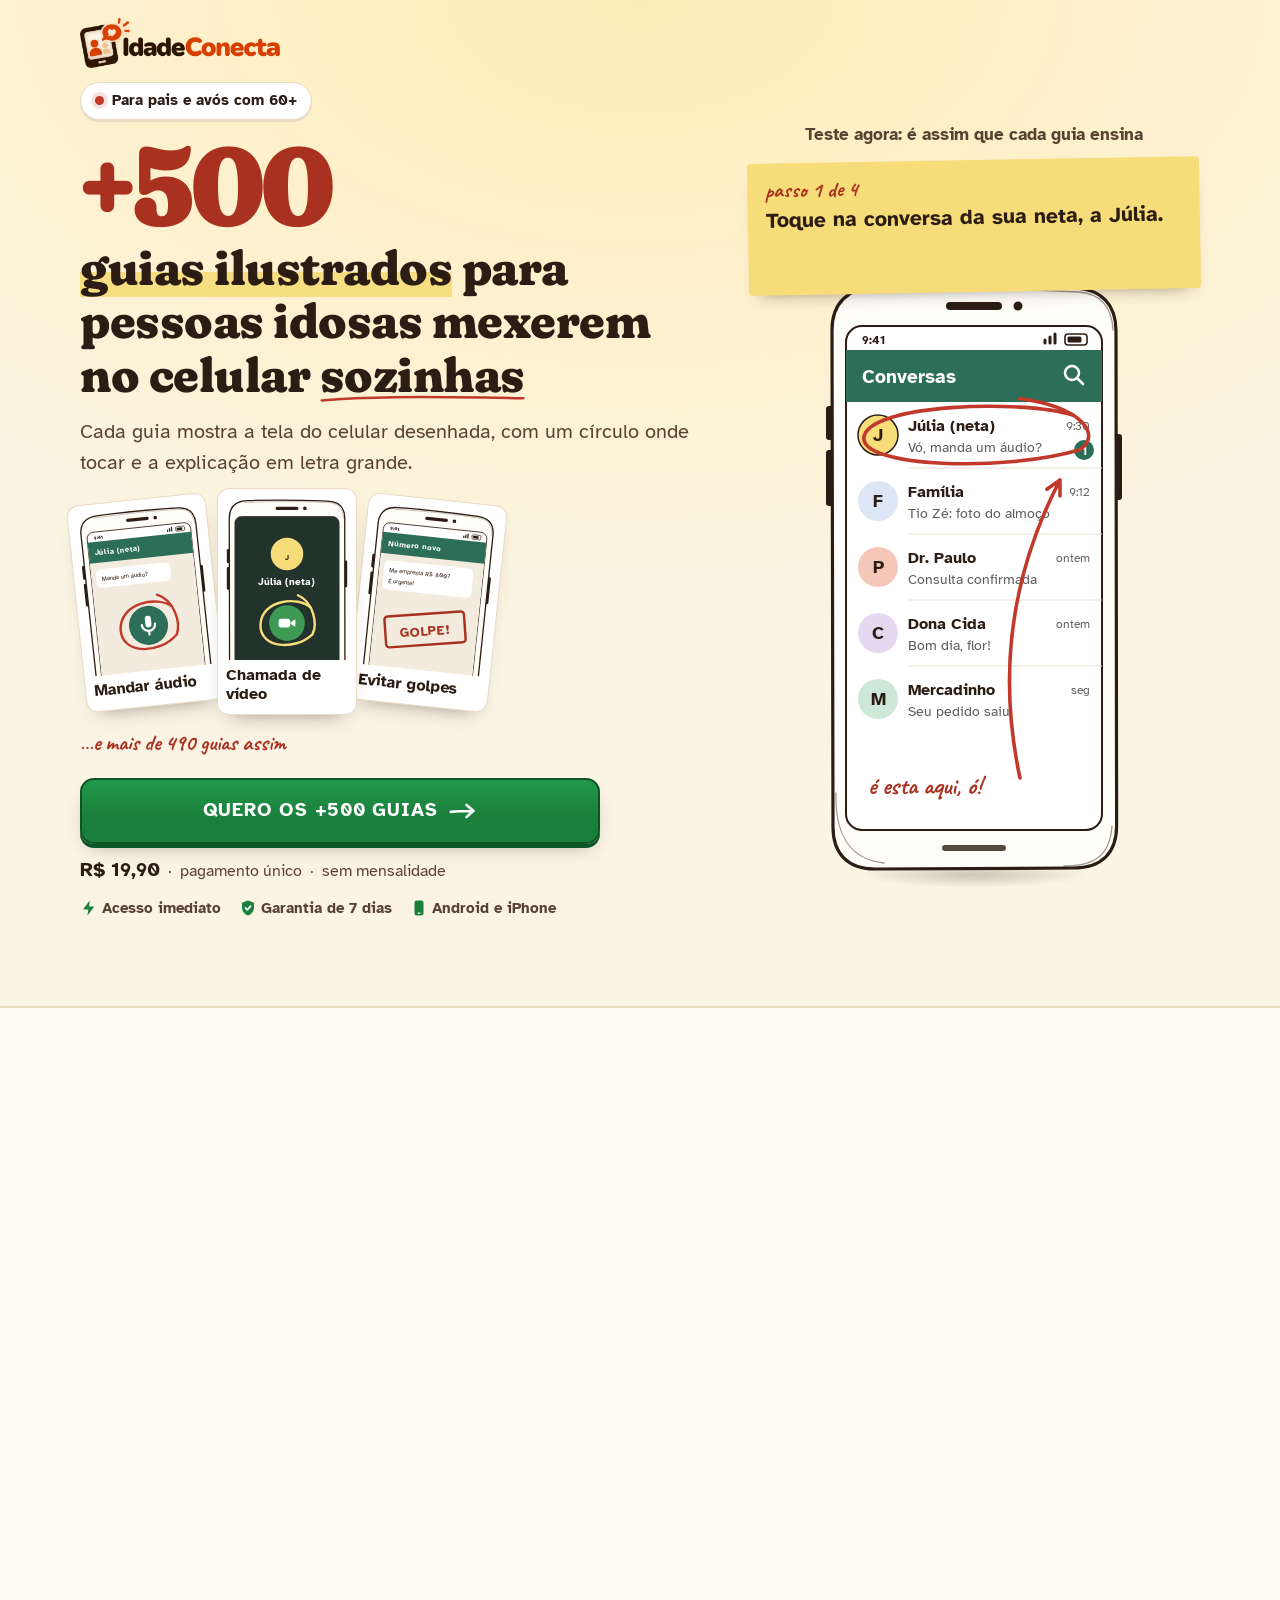
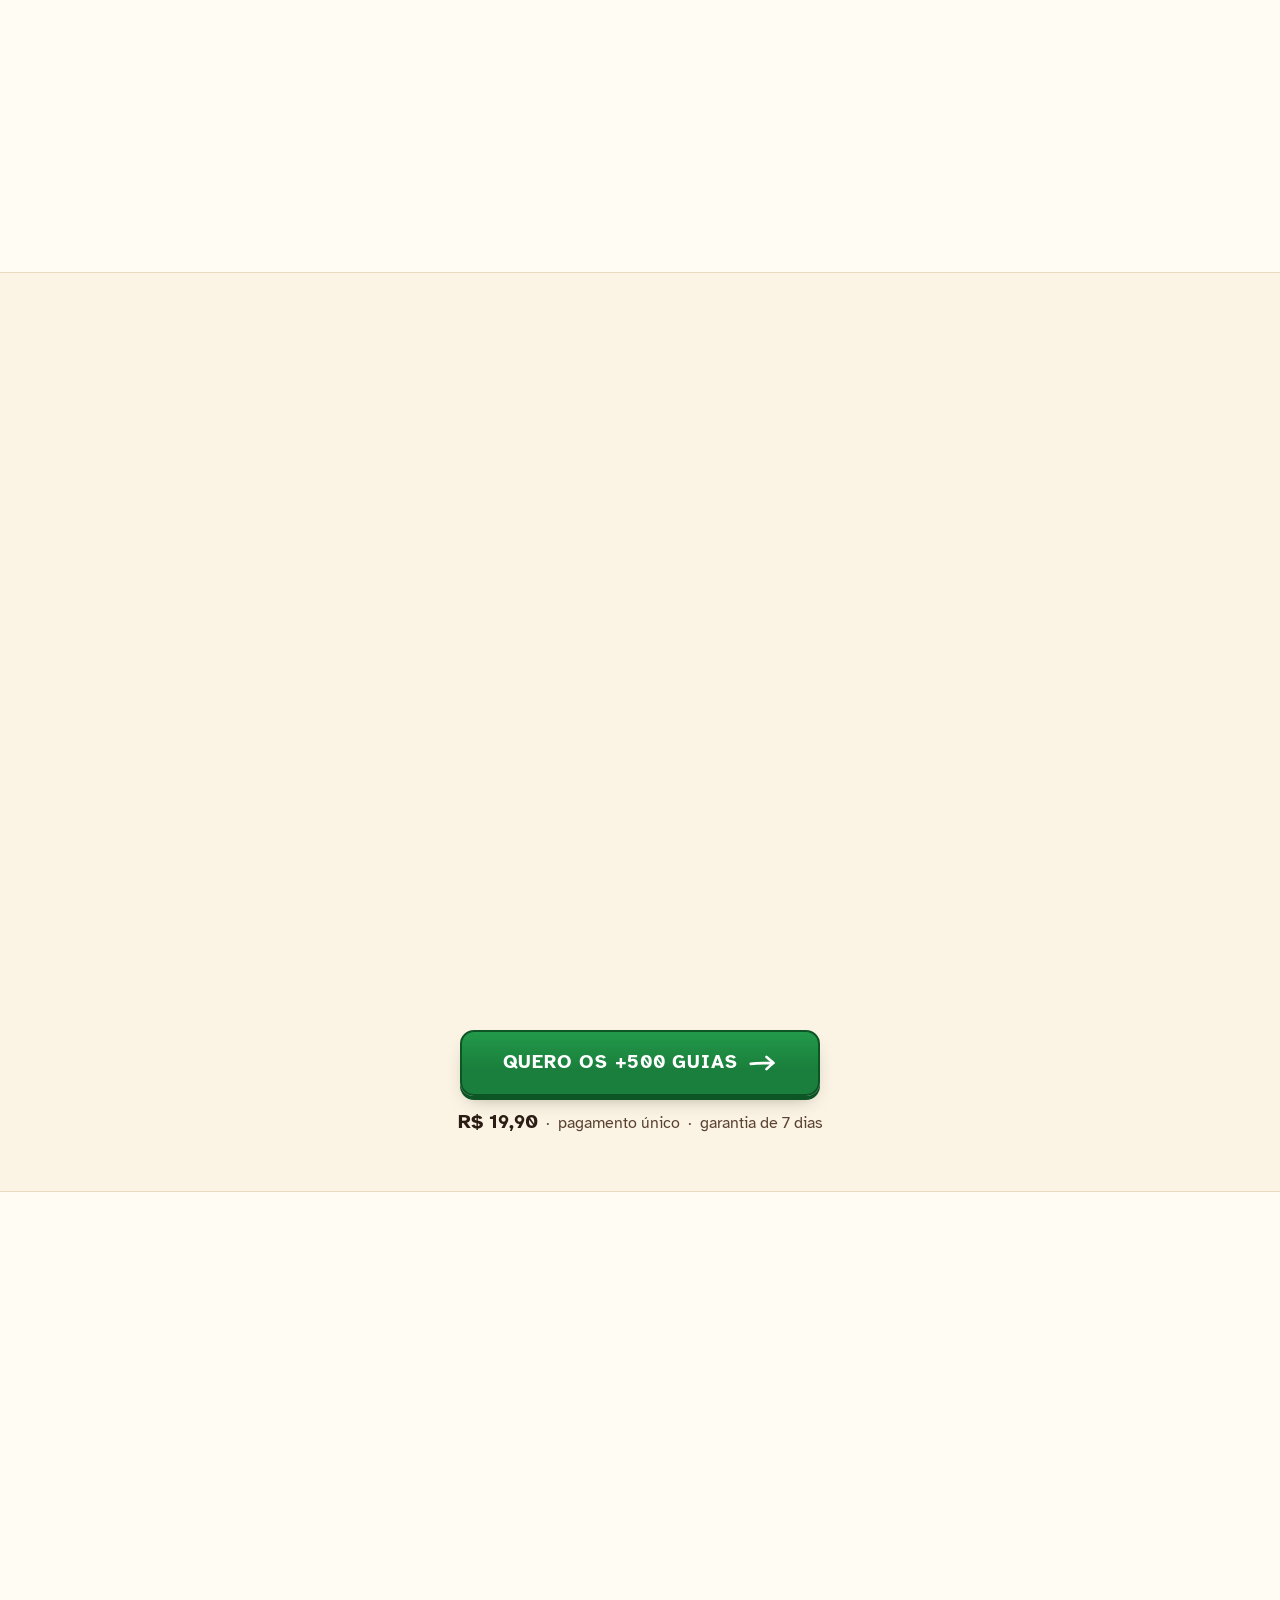
==== index.html @ 49f97b3a "first commit" ====
<!doctype html>
<html lang="pt-BR">
<head>
<meta charset="utf-8">
<meta name="viewport" content="width=device-width, initial-scale=1">
<title>Idade Conecta · +500 guias ilustrados para idosos usarem o celular</title>
<meta name="description" content="+500 guias ilustrados que mostram exatamente onde tocar no celular, em letra grande. Para pessoas idosas aprenderem mensagens, áudio, chamada de vídeo, fotos e a se proteger de golpes.">
<link rel="canonical" href="https://vovoconectada.com.br">
<meta name="theme-color" content="#FBF4E4">

<meta property="og:type" content="website">
<meta property="og:locale" content="pt_BR">
<meta property="og:site_name" content="Idade Conecta">
<meta property="og:title" content="Idade Conecta · +500 guias ilustrados para idosos usarem o celular">
<meta property="og:description" content="Cada guia mostra a tela do celular desenhada, com um círculo onde tocar e a explicação em letra grande.">
<meta property="og:url" content="https://vovoconectada.com.br">
<meta property="og:image" content="https://vovoconectada.com.br/og-image.jpg">
<meta name="twitter:card" content="summary_large_image">

<link rel="icon" href="data:image/svg+xml,%3Csvg xmlns='http://www.w3.org/2000/svg' viewBox='0 0 32 32'%3E%3Crect width='32' height='32' rx='7' fill='%23FBF4E4'/%3E%3Cpath d='M16 27S4 19.5 4 11.5A6 6 0 0 1 16 9a6 6 0 0 1 12 2.5C28 19.5 16 27 16 27z' fill='%23C0392B'/%3E%3C/svg%3E">

<link rel="preconnect" href="https://fonts.googleapis.com">
<link rel="preconnect" href="https://fonts.gstatic.com" crossorigin>
<link rel="stylesheet" href="https://fonts.googleapis.com/css2?family=Atkinson+Hyperlegible:wght@400;700&family=Caveat:wght@600;700&family=Fraunces:ital,opsz,wght,SOFT@0,9..144,600..900,100;1,9..144,600,100&display=swap">
<link rel="stylesheet" href="styles.css">
<script>document.documentElement.classList.add('js')</script>
<script src="script.js" defer></script>
</head>
<body>
<a class="skip" href="#conteudo">Pular para o conteúdo</a>

<!-- Sprite: moldura do celular e ícones reutilizados nas ilustrações -->
<svg class="sprite" width="0" height="0" aria-hidden="true" focusable="false">
  <defs>
    <clipPath id="clip-scr"><rect x="22" y="48" width="256" height="504" rx="16"/></clipPath>

    <symbol id="phone" viewBox="0 0 300 600">
      <rect x="2" y="128" width="9" height="34" rx="3" fill="#2B1D14"/>
      <rect x="2" y="172" width="9" height="56" rx="3" fill="#2B1D14"/>
      <rect x="289" y="156" width="9" height="66" rx="3" fill="#2B1D14"/>
      <path d="M52 9C122 6 196 8 250 10c28 1 42 17 42 43l.6 495c0 27-15 42-43 42L51 591c-27 0-42-15-42-42L8 52C8 25 24 10 52 9z" fill="#FFFDF7" stroke="#2B1D14" stroke-width="3.2" stroke-linejoin="round"/>
      <path d="M46 14c72-4 150-3 208 0c22 1 34 15 35 38M12 515c-1 34 9 66 48 70M240 588c30 0 46-10 48-40" fill="none" stroke="#2B1D14" stroke-width="1.3" stroke-linecap="round" opacity=".45"/>
      <rect x="22" y="48" width="256" height="504" rx="16" fill="#fff" stroke="#2B1D14" stroke-width="2"/>
      <rect x="122" y="24" width="56" height="8" rx="4" fill="#2B1D14"/>
      <circle cx="194" cy="28" r="4.5" fill="#2B1D14"/>
      <rect x="118" y="567" width="64" height="6" rx="3" fill="#2B1D14" opacity=".8"/>
      <text x="38" y="66" font-size="12" font-weight="700" fill="#2B1D14">9:41</text>
      <path d="M221 65v-3M226 65v-6M231 65v-9" stroke="#2B1D14" stroke-width="3" stroke-linecap="round"/>
      <rect x="241" y="56" width="22" height="11" rx="3" fill="none" stroke="#2B1D14" stroke-width="1.6"/>
      <rect x="243.5" y="58.5" width="14" height="6" rx="1.5" fill="#2B1D14"/>
    </symbol>

    <symbol id="i-mic" viewBox="0 0 24 24"><rect x="9" y="2.5" width="6" height="11.5" rx="3" fill="currentColor"/><path d="M5.5 11a6.5 6.5 0 0 0 13 0M12 17.5V21" fill="none" stroke="currentColor" stroke-width="2.2" stroke-linecap="round"/></symbol>
    <symbol id="i-cam" viewBox="0 0 24 24"><path fill-rule="evenodd" fill="currentColor" d="M3.5 8h3.2l2-2.6h6.6l2 2.6h3.2v11h-17zM12 10a3.6 3.6 0 1 0 .01 0z"/></symbol>
    <symbol id="i-video" viewBox="0 0 24 24"><rect x="2.5" y="7" width="13" height="10" rx="2.5" fill="currentColor"/><path d="M16 11l5.5-3.2v8.4L16 13z" fill="currentColor"/></symbol>
    <symbol id="i-send" viewBox="0 0 24 24"><path d="M3.5 12.5L21 4l-6.5 17-2.8-6.6z" fill="currentColor"/></symbol>
    <symbol id="i-hang" viewBox="0 0 24 24"><path d="M2.5 13.5c5.2-5 13.8-5 19 0l-2.6 3.2-3.8-1.6v-2.7a10 10 0 0 0-6.2 0v2.7l-3.8 1.6z" fill="currentColor"/></symbol>
    <symbol id="i-wifi" viewBox="0 0 24 24"><path d="M2.5 9a14 14 0 0 1 19 0M5.5 12.5a9.5 9.5 0 0 1 13 0M8.7 16a5 5 0 0 1 6.6 0" fill="none" stroke="currentColor" stroke-width="2.2" stroke-linecap="round"/><circle cx="12" cy="19.3" r="1.6" fill="currentColor"/></symbol>
  </defs>
</svg>

<header class="topbar">
  <div class="wrap topbar__in">
    <a class="brand" href="#topo" aria-label="Idade Conecta, voltar ao topo"><img class="brand__logo" src="assets/logo-web.png" alt="Idade Conecta" width="720" height="180" fetchpriority="high"></a>
  </div>
</header>

<main id="conteudo">

<!-- ============ 1. HERO ============ -->
<section class="hero" id="topo">
  <div class="wrap hero__grid">
    <div class="hero__copy">
      <p class="eyebrow eyebrow--desk"><span class="eyebrow__dot" aria-hidden="true"></span>Para pais e avós com 60+</p>
      <h1 class="hero__title">
        <span class="hero__num">+500</span>
        <span class="hl">guias ilustrados</span> para pessoas idosas mexerem no celular <span class="u">sozinhas</span>
      </h1>
      <p class="lead">Cada guia mostra a tela do celular desenhada, com um círculo onde tocar e a explicação em letra grande.</p>

      <div class="fan" role="group" aria-label="Exemplos de guias">
        <figure class="fan__card" style="--r:-6deg">
          <!-- TROCAR: ilustração real do guia -->
          <svg class="fan__phone" viewBox="0 0 300 400" role="img" aria-label="Guia: como mandar áudio">
            <use href="#phone" width="300" height="600"/>
            <g clip-path="url(#clip-scr)">
              <rect x="22" y="72" width="256" height="340" fill="#F3EBDD"/>
              <rect x="22" y="72" width="256" height="52" fill="#2C6E58"/>
              <text x="38" y="105" class="t-bar">Júlia (neta)</text>
              <rect x="34" y="140" width="184" height="46" rx="12" fill="#fff"/>
              <text x="48" y="169" class="t-msg" font-size="17">Manda um áudio?</text>
              <circle cx="150" cy="290" r="48" fill="#2C6E58"/>
              <use href="#i-mic" x="120" y="260" width="60" height="60" color="#fff"/>
              <path class="pen" data-circle="150 290 68 64"/>
            </g>
          </svg>
          <figcaption>Mandar áudio</figcaption>
        </figure>
        <figure class="fan__card fan__card--mid" style="--r:0deg">
          <!-- TROCAR: ilustração real do guia -->
          <svg class="fan__phone" viewBox="0 0 300 400" role="img" aria-label="Guia: como atender chamada de vídeo">
            <use href="#phone" width="300" height="600"/>
            <g clip-path="url(#clip-scr)">
              <rect x="22" y="48" width="256" height="364" fill="#22332C"/>
              <circle cx="150" cy="140" r="40" fill="#F7DC7A"/><text x="150" y="155" class="t-av" font-size="40">J</text>
              <text x="150" y="216" font-size="24" font-weight="700" fill="#fff" text-anchor="middle">Júlia (neta)</text>
              <circle cx="150" cy="310" r="44" fill="#3E9A52"/>
              <use href="#i-video" x="124" y="284" width="52" height="52" color="#fff"/>
              <path class="pen pen--light" data-circle="150 310 64 60"/>
            </g>
          </svg>
          <figcaption>Chamada de vídeo</figcaption>
        </figure>
        <figure class="fan__card" style="--r:6deg">
          <!-- TROCAR: ilustração real do guia -->
          <svg class="fan__phone" viewBox="0 0 300 400" role="img" aria-label="Guia: como reconhecer golpe">
            <use href="#phone" width="300" height="600"/>
            <g clip-path="url(#clip-scr)">
              <rect x="22" y="72" width="256" height="340" fill="#F3EBDD"/>
              <rect x="22" y="72" width="256" height="52" fill="#2C6E58"/>
              <text x="38" y="105" class="t-bar">Número novo</text>
              <rect x="34" y="140" width="220" height="72" rx="12" fill="#fff"/>
              <text x="48" y="169" class="t-msg" font-size="17">Me empresta R$ 800?</text>
              <text x="48" y="195" class="t-msg" font-size="17">É urgente!</text>
              <g transform="rotate(-10 150 300)">
                <rect x="52" y="262" width="196" height="76" rx="8" fill="none" stroke="#A8321F" stroke-width="6"/>
                <text x="150" y="315" class="t-stamp" font-size="42">GOLPE!</text>
              </g>
            </g>
          </svg>
          <figcaption>Evitar golpes</figcaption>
        </figure>
      </div>
      <p class="fan__more hand">…e mais de 490 guias assim</p>

      <a class="btn-cta" id="heroCta" href="#oferta-card"><span>QUERO OS +500 GUIAS</span> <svg aria-hidden="true" viewBox="0 0 32 20"><path d="M2 11c8-1 17-1 26-1M20 3c3 3 6 5 8 7-3 2-5 4-8 7" fill="none" stroke="currentColor" stroke-width="3" stroke-linecap="round" stroke-linejoin="round"/></svg></a>
      <p class="price-line"><b>R$ 19,90</b><span>pagamento único</span><span>sem mensalidade</span></p>
      <ul class="trust" role="list">
        <li><svg viewBox="0 0 24 24" aria-hidden="true"><path d="M13 2L4 14h7l-1 8 9-12h-7z" fill="currentColor"/></svg>Acesso imediato</li>
        <li><svg viewBox="0 0 24 24" aria-hidden="true"><path d="M12 2l8 3v6c0 5.5-3.5 9.5-8 11-4.5-1.5-8-5.5-8-11V5z" fill="currentColor"/><path d="M8.5 12l2.5 2.5 4.5-5" fill="none" stroke="#fff" stroke-width="2.2" stroke-linecap="round" stroke-linejoin="round"/></svg>Garantia de 7 dias</li>
        <li><svg viewBox="0 0 24 24" aria-hidden="true"><rect x="6" y="2" width="12" height="20" rx="3" fill="currentColor"/><rect x="10" y="18" width="4" height="1.6" rx=".8" fill="#fff"/></svg>Android e iPhone</li>
      </ul>
    </div>

    <!-- SIMULADOR INTERATIVO -->
    <div class="sim" id="simulador">
      <p class="sim__label">Teste agora: é assim que cada guia ensina</p>
      <div class="sim__note" id="simNote">
        <p class="sim__step" id="simStep">passo 1 de 4</p>
        <p class="sim__say" id="simSay" aria-live="polite">Toque na conversa da sua neta, a Júlia.</p>
        <button class="sim__again" id="simAgain" type="button" hidden>Ver de novo ↺</button>
      </div>

      <div class="sim__phone" id="simPhone">
        <p class="sim__tip" aria-hidden="true">pode tocar,<br>é de mentirinha!</p>
        <!-- TROCAR: ilustração real do guia (mantenha em SVG para o simulador continuar interativo) -->
        <svg class="phone-svg" id="simSvg" viewBox="0 0 300 600" role="group" aria-label="Simulador: um celular desenhado com o aplicativo de mensagens aberto">
          <use href="#phone" width="300" height="600"/>

          <!-- Passo 1: lista de conversas -->
          <g class="scr is-on" data-scr="1" clip-path="url(#clip-scr)">
            <rect x="22" y="72" width="256" height="52" fill="#2C6E58"/>
            <text x="38" y="105" class="t-bar">Conversas</text>
            <circle cx="248" cy="95" r="7" fill="none" stroke="#fff" stroke-width="2.5"/><path d="M253 100l6 6" stroke="#fff" stroke-width="2.5" stroke-linecap="round"/>
            <rect class="pulse" x="22" y="124" width="256" height="66" fill="#F7DC7A"/>
            <circle cx="54" cy="157" r="20" fill="#F7DC7A" stroke="#2B1D14" stroke-width="1.5"/><text x="54" y="163" class="t-av">J</text>
            <text x="84" y="153" class="t-name">Júlia (neta)</text><text x="84" y="174" class="t-prev">Vó, manda um áudio?</text>
            <text x="266" y="152" class="t-time" fill="#2C6E58">9:30</text>
            <circle cx="260" cy="172" r="10" fill="#2C6E58"/><text x="260" y="176.5" class="t-badge">1</text>
            <path d="M84 190H278" stroke="#E6DFD2"/>
            <circle cx="54" cy="223" r="20" fill="#DCE6F5"/><text x="54" y="229" class="t-av">F</text>
            <text x="84" y="219" class="t-name">Família</text><text x="84" y="240" class="t-prev">Tio Zé: foto do almoço</text><text x="266" y="218" class="t-time">9:12</text>
            <path d="M84 256H278" stroke="#E6DFD2"/>
            <circle cx="54" cy="289" r="20" fill="#F4C7B8"/><text x="54" y="295" class="t-av">P</text>
            <text x="84" y="285" class="t-name">Dr. Paulo</text><text x="84" y="306" class="t-prev">Consulta confirmada</text><text x="266" y="284" class="t-time">ontem</text>
            <path d="M84 322H278" stroke="#E6DFD2"/>
            <circle cx="54" cy="355" r="20" fill="#E5D9F2"/><text x="54" y="361" class="t-av">C</text>
            <text x="84" y="351" class="t-name">Dona Cida</text><text x="84" y="372" class="t-prev">Bom dia, flor!</text><text x="266" y="350" class="t-time">ontem</text>
            <path d="M84 388H278" stroke="#E6DFD2"/>
            <circle cx="54" cy="421" r="20" fill="#CDE8D6"/><text x="54" y="427" class="t-av">M</text>
            <text x="84" y="417" class="t-name">Mercadinho</text><text x="84" y="438" class="t-prev">Seu pedido saiu</text><text x="266" y="416" class="t-time">seg</text>
            <path class="pen" data-circle="150 157 108 32"/>
            <path class="pen" data-arrow="196 500 236 202 -.18"/>
            <text x="44" y="516" class="hw">é esta aqui, ó!</text>
            <g class="hot" data-hot="1" role="button" tabindex="0" aria-label="Abrir a conversa da neta Júlia">
              <rect x="22" y="124" width="256" height="66" fill="#000" fill-opacity="0" pointer-events="all"/>
            </g>
          </g>

          <!-- Passo 2: conversa aberta -->
          <g class="scr" data-scr="2" clip-path="url(#clip-scr)">
            <g id="chatBase">
              <rect x="22" y="72" width="256" height="480" fill="#F3EBDD"/>
              <rect x="22" y="72" width="256" height="52" fill="#2C6E58"/>
              <path d="M40 88l-8 10 8 10" fill="none" stroke="#fff" stroke-width="3" stroke-linecap="round" stroke-linejoin="round"/>
              <circle cx="66" cy="98" r="15" fill="#F7DC7A"/><text x="66" y="103" class="t-av" font-size="15">J</text>
              <text x="90" y="95" class="t-bar" font-size="16">Júlia (neta)</text>
              <text x="90" y="113" font-size="12" fill="#fff">online</text>
              <rect x="116" y="136" width="68" height="22" rx="11" fill="#fff"/><text x="150" y="151" font-size="12" text-anchor="middle" fill="#2B1D14">Hoje</text>
              <rect x="34" y="168" width="198" height="84" rx="12" fill="#fff"/>
              <text x="46" y="191" class="t-msg">Vó, manda um áudio</text>
              <text x="46" y="211" class="t-msg">contando a receita do</text>
              <text x="46" y="231" class="t-msg">bolo de fubá?</text>
              <text x="222" y="245" class="t-time">9:30</text>
            </g>
            <rect x="30" y="506" width="186" height="38" rx="19" fill="#fff" stroke="#E0D6C4"/>
            <text x="48" y="530" font-size="14" fill="#5d5d5d">Mensagem</text>
            <circle class="pulse-ring" cx="247" cy="525" r="21" fill="#2C6E58"/>
            <circle cx="247" cy="525" r="21" fill="#2C6E58"/>
            <use href="#i-mic" x="235" y="513" width="24" height="24" color="#fff"/>
            <path class="pen" data-circle="247 525 31 29"/>
            <path class="pen" data-arrow="150 420 222 500 -.3"/>
            <text x="54" y="404" class="hw">segure aqui!</text>
            <g class="hot" data-hot="2" role="button" tabindex="0" aria-label="Botão verde do microfone. Segure para gravar o áudio. No teclado, segure Enter ou Espaço.">
              <circle cx="247" cy="525" r="32" fill="#000" fill-opacity="0" pointer-events="all"/>
            </g>
          </g>

          <!-- Passo 3: gravando -->
          <g class="scr" data-scr="3" clip-path="url(#clip-scr)">
            <use href="#chatBase"/>
            <rect x="30" y="506" width="176" height="38" rx="19" fill="#fff" stroke="#E0D6C4"/>
            <circle class="blink" cx="50" cy="525" r="6" fill="#D93025"/>
            <text x="64" y="530" font-size="15" font-weight="700" fill="#2B1D14" id="simTimer">0:00</text>
            <text x="108" y="530" font-size="13" fill="#5d5d5d">gravando…</text>
            <circle class="rec-ring" cx="245" cy="518" r="34" fill="#2C6E58" opacity=".22"/>
            <circle cx="245" cy="518" r="27" fill="#2C6E58"/>
            <use href="#i-mic" x="230" y="503" width="30" height="30" color="#fff"/>
            <path class="pen" data-arrow="160 412 228 488 -.3"/>
            <text x="40" y="398" class="hw">agora solte o dedo!</text>
          </g>

          <!-- Passo 4: enviado -->
          <g class="scr" data-scr="4" clip-path="url(#clip-scr)">
            <use href="#chatBase"/>
            <rect x="92" y="266" width="174" height="54" rx="12" fill="#D7EFC9"/>
            <path d="M106 281l14 10-14 10z" fill="#2C6E58"/>
            <g fill="#2C6E58" opacity=".75"><rect x="130" y="287" width="3" height="8" rx="1.5"/><rect x="136" y="282" width="3" height="18" rx="1.5"/><rect x="142" y="285" width="3" height="12" rx="1.5"/><rect x="148" y="279" width="3" height="24" rx="1.5"/><rect x="154" y="284" width="3" height="14" rx="1.5"/><rect x="160" y="281" width="3" height="20" rx="1.5"/><rect x="166" y="286" width="3" height="10" rx="1.5"/><rect x="172" y="283" width="3" height="16" rx="1.5"/><rect x="178" y="287" width="3" height="8" rx="1.5"/><rect x="184" y="282" width="3" height="18" rx="1.5"/><rect x="190" y="285" width="3" height="12" rx="1.5"/><rect x="196" y="288" width="3" height="6" rx="1.5"/></g>
            <text x="130" y="314" font-size="11" fill="#2B1D14" id="simDur">0:04</text>
            <path d="M232 308l4 4 7-8M239 308l4 4 7-8" fill="none" stroke="#1F4E96" stroke-width="2" stroke-linecap="round" stroke-linejoin="round"/>
            <g class="late">
              <rect x="34" y="334" width="196" height="64" rx="12" fill="#fff"/>
              <text x="46" y="358" class="t-msg">Vóóó! Ouvi tudinho.</text>
              <text x="46" y="380" class="t-msg">Que saudade!</text>
              <path d="M150 368c-3-5-10-3-8 3 1 3 8 8 8 8s7-5 8-8c2-6-5-8-8-3z" fill="#C0392B"/>
            </g>
            <g class="stamp-svg" transform="rotate(-8 150 452)">
              <rect x="66" y="422" width="168" height="58" rx="8" fill="#FFFDF7" fill-opacity=".85" stroke="#A8321F" stroke-width="4"/>
              <text x="150" y="462" class="t-stamp">PRONTO!</text>
            </g>
          </g>
        </svg>
        <div class="confetti" id="confetti" aria-hidden="true"></div>
      </div>
    </div>
  </div>
</section>

<!-- ============ 2. A DOR ============ -->
<section class="pain sec-alt" id="dor" aria-labelledby="dor-t">
  <div class="wrap">
    <div class="pain__grid">
      <div>
        <h2 id="dor-t">Explicar celular por telefone não funciona.</h2>
        <figure class="memo" data-reveal>
          <figcaption class="memo__head">Essa ligação te parece familiar?</figcaption>
          <ol class="call">
            <li class="call__mom">— Filho, sumiu tudo do celular!</li>
            <li class="call__son">— Calma, mãe. Aperta ali do lado.</li>
            <li class="call__mom">— Do lado onde?</li>
            <li class="call__son">— Do lado direito… não, do outro lado.</li>
            <li class="call__mom">— Apareceu um negócio azul.</li>
            <li class="call__son">— Que negócio azul, mãe?</li>
          </ol>
        </figure>
      </div>
      <div class="pain__text">
        <p class="big-p">Não é falta de vontade de aprender. Ela só precisa <b class="hl">ver onde apertar</b>. É exatamente isso que o guia mostra.</p>
        <p class="list-title">Se você vive isso, o guia é para você:</p>
        <ul class="xlist" role="list">
          <li>Explica a mesma coisa toda semana e ela esquece de novo</li>
          <li>Recebe ligação desesperada no meio do trabalho</li>
          <li>Tem medo de ele cair no golpe do falso filho ou do falso banco</li>
          <li>Ela fica de fora do grupo e das fotos da família</li>
          <li>Ele tem vergonha de perguntar outra vez</li>
        </ul>
      </div>
    </div>
  </div>
</section>

<!-- ============ 3. COMO FUNCIONA ============ -->
<section class="how" id="como-funciona" aria-labelledby="how-t">
  <div class="wrap">
    <h2 id="how-t">Uma tela, uma ação. Sem confusão.</h2>
    <p class="sec-sub">Cada guia ensina uma tarefa, uma tela por vez. Seu pai ou sua mãe olha o desenho, toca no lugar marcado e pronto.</p>

    <div class="how__grid">
      <div class="guide-page" data-reveal>
        <div class="guide-page__phone">
          <!-- TROCAR: ilustração real do guia -->
          <svg class="phone-svg" viewBox="0 0 300 600" role="img" aria-label="Exemplo de página do guia: celular desenhado com o botão da câmera marcado por um círculo e uma seta">
            <use href="#phone" width="300" height="600"/>
            <g clip-path="url(#clip-scr)">
              <rect x="22" y="72" width="256" height="480" fill="#F3EBDD"/>
              <rect x="22" y="72" width="256" height="52" fill="#2C6E58"/>
              <path d="M40 88l-8 10 8 10" fill="none" stroke="#fff" stroke-width="3" stroke-linecap="round" stroke-linejoin="round"/>
              <circle cx="66" cy="98" r="15" fill="#F7DC7A"/><text x="66" y="103" class="t-av" font-size="15">J</text>
              <text x="90" y="103" class="t-bar" font-size="16">Júlia (neta)</text>
              <rect x="34" y="146" width="200" height="64" rx="12" fill="#fff"/>
              <text x="46" y="170" class="t-msg">Vó, tira uma foto do</text>
              <text x="46" y="191" class="t-msg">bolo pra mim?</text>
              <rect x="30" y="506" width="150" height="38" rx="19" fill="#fff" stroke="#E0D6C4"/>
              <text x="46" y="530" font-size="14" fill="#5d5d5d">Mensagem</text>
              <circle cx="205" cy="525" r="20" fill="#3E9A52"/>
              <use href="#i-cam" x="194" y="514" width="22" height="22" color="#fff"/>
              <circle cx="251" cy="525" r="20" fill="#2C6E58"/>
              <use href="#i-mic" x="240" y="514" width="22" height="22" color="#fff"/>
              <path class="pen" data-circle="205 525 31 29"/>
              <path class="pen" data-arrow="96 420 182 502 -.32"/>
            </g>
            <g class="num"><circle cx="262" cy="150" r="17"/><text x="262" y="157">1</text></g>
            <g class="num"><circle cx="130" cy="470" r="17"/><text x="130" y="477">2</text></g>
          </svg>
        </div>
        <div class="guide-page__text">
          <p class="guide-page__step">passo 3</p>
          <p class="guide-page__say"><span class="num-h">3</span>Toque no círculo verde</p>
          <p class="guide-page__then"><span class="num-h">4</span>Vai abrir a câmera</p>
          <p class="guide-page__oops"><span class="num-h">5</span><b>Se der errado:</b> Apareceu outra tela? Toque na seta para voltar <svg aria-hidden="true" viewBox="0 0 24 24" width="22" height="22"><path d="M15 5l-7 7 7 7" fill="none" stroke="currentColor" stroke-width="3" stroke-linecap="round" stroke-linejoin="round"/></svg></p>
        </div>
      </div>

      <ol class="how__list">
        <li><span class="num-h">1</span><span><b>A tela desenhada</b>, igual à do celular</span></li>
        <li><span class="num-h">2</span><span><b>Um círculo</b> mostrando onde tocar</span></li>
        <li><span class="num-h">3</span><span><b>O que fazer</b>, em letra grande</span></li>
        <li><span class="num-h">4</span><span><b>O que vai acontecer</b> depois do toque</span></li>
        <li><span class="num-h">5</span><span><b>Como voltar</b> se aparecer outra tela</span></li>
      </ol>
    </div>
  </div>
</section>

<!-- ============ 4. O QUE TEM DENTRO ============ -->
<section class="index-sec sec-alt" id="indice" aria-labelledby="idx-t">
  <div class="wrap">
    <h2 id="idx-t">O que seus pais vão aprender</h2>
    <p class="sec-sub">São +500 guias ilustrados, organizados em 10 capítulos.</p>
    <ol class="toc">
      <li><span class="toc__n" aria-hidden="true">01</span><span><b>Conhecendo o celular</b><span class="toc__d">botões, tela inicial, notificações, carregar</span></span></li>
      <li><span class="toc__n" aria-hidden="true">02</span><span><b>Fácil de ver e ouvir</b><span class="toc__d">aumentar letra, volume, brilho</span></span></li>
      <li><span class="toc__n" aria-hidden="true">03</span><span><b>Ligações e contatos</b><span class="toc__d">ligar, salvar contato, favoritos, bloquear número</span></span></li>
      <li><span class="toc__n" aria-hidden="true">04</span><span><b>App de mensagens completo</b><span class="toc__d">mensagem, áudio, foto, figurinha, grupo da família, apagar mensagem</span></span></li>
      <li><span class="toc__n" aria-hidden="true">05</span><span><b>Chamada de vídeo</b><span class="toc__d">fazer, atender, virar a câmera, chamada em grupo</span></span></li>
      <li><span class="toc__n" aria-hidden="true">06</span><span><b>Câmera e fotos</b><span class="toc__d">tirar foto, selfie, ver, apagar, mandar para a família</span></span></li>
      <li><span class="toc__n" aria-hidden="true">07</span><span><b>Internet e Wi-Fi</b><span class="toc__d">conectar no Wi-Fi, dados móveis, vídeos, pesquisar</span></span></li>
      <li><span class="toc__n" aria-hidden="true">08</span><span><b>Apps do dia a dia</b><span class="toc__d">gov.br, Meu INSS, mapas, agendamentos</span></span></li>
      <li><span class="toc__n" aria-hidden="true">09</span><span><b>Deu problema?</b><span class="toc__d">celular travado, sem som, tela girou, memória cheia</span></span></li>
      <li class="toc__shield"><span class="toc__n" aria-hidden="true">10</span><span><b>Escudo antigolpe</b><span class="toc__d">sinais de golpe, proteção da conta, links suspeitos</span></span></li>
    </ol>
  </div>
</section>

<!-- ============ 5. ESPIADINHA (carrossel) ============ -->
<section class="peek" id="espiadinha" aria-labelledby="peek-t">
  <div class="wrap">
    <div class="peek__head">
      <h2 id="peek-t">Veja alguns guias por dentro</h2>
      <div class="peek__ctrl">
        <button class="round-btn" type="button" data-peek="-1" aria-label="Página anterior"><svg viewBox="0 0 24 24" aria-hidden="true"><path d="M15 5l-7 7 7 7" fill="none" stroke="currentColor" stroke-width="3" stroke-linecap="round" stroke-linejoin="round"/></svg></button>
        <span class="peek__count hand" aria-hidden="true"><span id="peekNow">1</span> de <span id="peekAll">7</span></span>
        <button class="round-btn" type="button" data-peek="1" aria-label="Próxima página"><svg viewBox="0 0 24 24" aria-hidden="true"><path d="M9 5l7 7-7 7" fill="none" stroke="currentColor" stroke-width="3" stroke-linecap="round" stroke-linejoin="round"/></svg></button>
      </div>
    </div>
  </div>

  <ul class="peek__track" id="peekTrack" role="list" tabindex="0" aria-label="Exemplos de páginas do guia. Deslize para o lado para ver mais.">
    <li class="sheet" style="--r:-1.2deg">
      <figure>
        <!-- TROCAR: ilustração real do guia -->
        <svg class="phone-svg" viewBox="0 0 300 600" role="img" aria-label="Tela de escolher foto, com a foto marcada e uma seta apontando o botão de enviar">
          <use href="#phone" width="300" height="600"/>
          <g clip-path="url(#clip-scr)">
            <rect x="22" y="72" width="256" height="52" fill="#2C6E58"/>
            <path d="M40 88l-8 10 8 10" fill="none" stroke="#fff" stroke-width="3" stroke-linecap="round" stroke-linejoin="round"/>
            <text x="56" y="104" class="t-bar" font-size="16">Enviar para Júlia</text>
            <rect x="30" y="134" width="76" height="76" rx="4" fill="#F7DC7A"/><circle cx="68" cy="164" r="14" fill="#E8A33D"/><path d="M30 198l24-18 20 14 14-8 18 12v12H30z" fill="#7FB38A"/>
            <rect x="112" y="134" width="76" height="76" rx="4" fill="#F4C7B8"/><path d="M128 196h44v-14c0-8-6-12-22-12s-22 4-22 12z" fill="#C98B5A"/><path d="M128 182h44" stroke="#FFF6D8" stroke-width="3"/><path d="M150 160v-8" stroke="#A8321F" stroke-width="3"/>
            <rect x="194" y="134" width="76" height="76" rx="4" fill="#DCE6F5"/><circle cx="232" cy="166" r="16" fill="#F4C7B8"/><path d="M206 210c4-14 14-20 26-20s22 6 26 20z" fill="#1F4E96"/>
            <rect x="30" y="216" width="76" height="76" rx="4" fill="#CDE8D6"/><path d="M68 232c10 0 16 8 16 18s-8 26-16 26-16-16-16-26 6-18 16-18z" fill="#3E9A52"/>
            <rect x="112" y="216" width="76" height="76" rx="4" fill="#E5D9F2"/><circle cx="150" cy="254" r="20" fill="#fff"/><circle cx="150" cy="254" r="8" fill="#F7DC7A"/>
            <rect x="194" y="216" width="76" height="76" rx="4" fill="#FAD7A8"/><path d="M206 280l18-30 14 20 10-12 14 22z" fill="#A8321F" opacity=".7"/>
            <rect x="112" y="134" width="76" height="76" rx="4" fill="none" stroke="#2C6E58" stroke-width="5"/>
            <circle cx="176" cy="146" r="11" fill="#2C6E58"/><path d="M171 146l4 4 7-8" fill="none" stroke="#fff" stroke-width="2.5" stroke-linecap="round"/>
            <rect x="22" y="500" width="256" height="52" fill="#F3EBDD"/>
            <rect x="30" y="506" width="186" height="38" rx="19" fill="#fff" stroke="#E0D6C4"/><text x="46" y="530" font-size="14" fill="#5d5d5d">Escreva algo…</text>
            <circle cx="247" cy="525" r="21" fill="#2C6E58"/><use href="#i-send" x="236" y="514" width="22" height="22" color="#fff"/>
            <path class="pen" data-circle="247 525 31 29"/>
            <path class="pen" data-arrow="120 420 222 504 -.3"/>
            <text x="44" y="396" class="hw">agora é só enviar</text>
          </g>
        </svg>
        <figcaption class="hand">Mandando foto para a neta</figcaption>
      </figure>
    </li>

    <li class="sheet" style="--r:1deg">
      <figure>
        <!-- TROCAR: ilustração real do guia -->
        <svg class="phone-svg" viewBox="0 0 300 600" role="img" aria-label="Tela de ajustes com a barra do tamanho da letra e uma seta mostrando para arrastar para a direita">
          <use href="#phone" width="300" height="600"/>
          <g clip-path="url(#clip-scr)">
            <rect x="22" y="72" width="256" height="480" fill="#F6F3EC"/>
            <path d="M40 88l-8 10 8 10" fill="none" stroke="#2B1D14" stroke-width="3" stroke-linecap="round" stroke-linejoin="round"/>
            <text x="54" y="105" font-size="19" font-weight="700" fill="#2B1D14">Tela e letra</text>
            <rect x="34" y="132" width="232" height="84" rx="12" fill="#fff"/>
            <text x="50" y="160" class="t-name">Brilho</text>
            <rect x="50" y="182" width="200" height="6" rx="3" fill="#E0D6C4"/><rect x="50" y="182" width="120" height="6" rx="3" fill="#1F4E96"/><circle cx="170" cy="185" r="10" fill="#fff" stroke="#1F4E96" stroke-width="3"/>
            <rect x="34" y="228" width="232" height="104" rx="12" fill="#fff"/>
            <text x="50" y="256" class="t-name">Tamanho da letra</text>
            <text x="50" y="303" font-size="13" font-weight="700" fill="#2B1D14">A</text>
            <rect x="70" y="294" width="150" height="6" rx="3" fill="#E0D6C4"/><rect x="70" y="294" width="50" height="6" rx="3" fill="#1F4E96"/><circle cx="120" cy="297" r="11" fill="#fff" stroke="#1F4E96" stroke-width="3"/>
            <text x="230" y="308" font-size="26" font-weight="700" fill="#2B1D14">A</text>
            <rect x="34" y="344" width="232" height="96" rx="12" fill="#fff"/>
            <text x="50" y="372" font-size="13" fill="#5d5d5d">Prévia</text>
            <text x="50" y="408" font-size="24" font-weight="700" fill="#2B1D14">Assim fica</text>
            <text x="50" y="432" font-size="24" font-weight="700" fill="#2B1D14">a letra</text>
            <path class="pen" data-circle="120 297 22 20"/>
            <path class="pen" data-arrow="132 330 220 330 .12"/>
            <text x="120" y="480" class="hw">arraste para cá</text>
          </g>
        </svg>
        <figcaption class="hand">Aumentando a letra</figcaption>
      </figure>
    </li>

    <li class="sheet" style="--r:-.6deg">
      <figure>
        <!-- TROCAR: ilustração real do guia -->
        <svg class="phone-svg" viewBox="0 0 300 600" role="img" aria-label="Tela de chamada de vídeo chegando, com o botão verde de atender marcado">
          <use href="#phone" width="300" height="600"/>
          <g clip-path="url(#clip-scr)">
            <rect x="22" y="48" width="256" height="504" fill="#22332C"/>
            <text x="38" y="66" font-size="12" font-weight="700" fill="#fff">9:41</text>
            <circle cx="150" cy="200" r="48" fill="#F7DC7A"/><text x="150" y="216" class="t-av" font-size="44">J</text>
            <text x="150" y="292" font-size="22" font-weight="700" fill="#fff" text-anchor="middle">Júlia (neta)</text>
            <text x="150" y="318" font-size="15" fill="#E8F0EA" text-anchor="middle">Chamada de vídeo…</text>
            <circle cx="88" cy="470" r="29" fill="#D93025"/><use href="#i-hang" x="72" y="454" width="32" height="32" color="#fff"/>
            <circle cx="212" cy="470" r="29" fill="#3E9A52"/><use href="#i-video" x="197" y="455" width="30" height="30" color="#fff"/>
            <text x="88" y="522" font-size="13" fill="#fff" text-anchor="middle">Recusar</text>
            <text x="212" y="522" font-size="13" fill="#fff" text-anchor="middle">Atender</text>
            <path class="pen pen--light" data-circle="212 470 40 38"/>
            <path class="pen pen--light" data-arrow="230 360 216 420 .3"/>
            <text x="164" y="356" class="hw hw--light">este aqui!</text>
          </g>
        </svg>
        <figcaption class="hand">Atendendo chamada de vídeo</figcaption>
      </figure>
    </li>

    <li class="sheet" style="--r:1.4deg">
      <figure>
        <!-- TROCAR: ilustração real do guia -->
        <svg class="phone-svg" viewBox="0 0 300 600" role="img" aria-label="Conversa de um número desconhecido pedindo dinheiro com urgência, marcada com o carimbo de golpe">
          <use href="#phone" width="300" height="600"/>
          <g clip-path="url(#clip-scr)">
            <rect x="22" y="72" width="256" height="480" fill="#F3EBDD"/>
            <rect x="22" y="72" width="256" height="52" fill="#2C6E58"/>
            <circle cx="50" cy="98" r="15" fill="#E0D6C4"/><text x="50" y="104" class="t-av" font-size="15">?</text>
            <text x="74" y="104" class="t-bar" font-size="15">+55 11 9XXXX-0000</text>
            <rect x="34" y="144" width="208" height="64" rx="12" fill="#fff"/>
            <text x="46" y="168" class="t-msg">Oi mãe, troquei de</text>
            <text x="46" y="189" class="t-msg">número. Salva esse aqui.</text>
            <rect x="34" y="218" width="208" height="86" rx="12" fill="#fff"/>
            <text x="46" y="242" class="t-msg">Me empresta R$ 800?</text>
            <text x="46" y="263" class="t-msg">É urgente, depois</text>
            <text x="46" y="284" class="t-msg">te explico.</text>
            <path class="pen" data-circle="114 177 86 30"/>
            <path class="pen" data-circle="122 252 92 30"/>
            <g transform="rotate(-12 150 390)">
              <rect x="62" y="356" width="176" height="66" rx="8" fill="none" stroke="#A8321F" stroke-width="5"/>
              <rect x="70" y="364" width="160" height="50" rx="5" fill="none" stroke="#A8321F" stroke-width="2"/>
              <text x="150" y="402" class="t-stamp" font-size="34">GOLPE!</text>
            </g>
            <text x="58" y="486" class="hw">desconfie e ligue antes</text>
          </g>
        </svg>
        <figcaption class="hand">Reconhecendo golpe</figcaption>
      </figure>
    </li>

    <li class="sheet" style="--r:-1.6deg">
      <figure>
        <!-- TROCAR: ilustração real do guia -->
        <svg class="phone-svg" viewBox="0 0 300 600" role="img" aria-label="Formulário de novo contato com o botão salvar marcado">
          <use href="#phone" width="300" height="600"/>
          <g clip-path="url(#clip-scr)">
            <rect x="22" y="72" width="256" height="480" fill="#F6F3EC"/>
            <text x="38" y="105" font-size="19" font-weight="700" fill="#2B1D14">Novo contato</text>
            <circle cx="150" cy="168" r="36" fill="#E5D9F2"/><text x="150" y="182" class="t-av" font-size="36">C</text>
            <text x="38" y="240" font-size="13" fill="#5d5d5d">Nome</text>
            <rect x="34" y="248" width="232" height="44" rx="10" fill="#fff" stroke="#E0D6C4"/>
            <text x="48" y="276" class="t-name">Dona Cida</text>
            <text x="38" y="316" font-size="13" fill="#5d5d5d">Telefone</text>
            <rect x="34" y="324" width="232" height="44" rx="10" fill="#fff" stroke="#E0D6C4"/>
            <text x="48" y="352" class="t-name">(11) 90000-0000</text>
            <rect x="34" y="400" width="232" height="50" rx="25" fill="#1F4E96"/>
            <text x="150" y="431" font-size="18" font-weight="700" fill="#fff" text-anchor="middle">Salvar</text>
            <path class="pen" data-circle="150 425 132 36"/>
            <path class="pen" data-arrow="80 512 110 466 -.3"/>
            <text x="114" y="518" class="hw">por último</text>
          </g>
        </svg>
        <figcaption class="hand">Salvando um contato</figcaption>
      </figure>
    </li>

    <li class="sheet" style="--r:.8deg">
      <figure>
        <!-- TROCAR: ilustração real do guia -->
        <svg class="phone-svg" viewBox="0 0 300 600" role="img" aria-label="Lista de redes Wi-Fi com a rede de casa marcada">
          <use href="#phone" width="300" height="600"/>
          <g clip-path="url(#clip-scr)">
            <rect x="22" y="72" width="256" height="480" fill="#F6F3EC"/>
            <text x="38" y="105" font-size="19" font-weight="700" fill="#2B1D14">Wi-Fi</text>
            <rect x="34" y="124" width="232" height="52" rx="12" fill="#fff"/>
            <text x="50" y="156" class="t-name">Usar Wi-Fi</text>
            <rect x="208" y="138" width="44" height="24" rx="12" fill="#1F4E96"/><circle cx="240" cy="150" r="9" fill="#fff"/>
            <text x="38" y="206" font-size="13" fill="#5d5d5d">Redes por perto</text>
            <rect x="34" y="216" width="232" height="168" rx="12" fill="#fff"/>
            <use href="#i-wifi" x="48" y="232" width="24" height="24" color="#2B1D14"/><text x="82" y="250" class="t-name">Casa da Vó</text>
            <path d="M48 272H252" stroke="#E6DFD2"/>
            <use href="#i-wifi" x="48" y="288" width="24" height="24" color="#5d5d5d"/><text x="82" y="306" font-size="16" fill="#2B1D14">Vizinho_2G</text>
            <path d="M48 328H252" stroke="#E6DFD2"/>
            <use href="#i-wifi" x="48" y="344" width="24" height="24" color="#5d5d5d"/><text x="82" y="362" font-size="16" fill="#2B1D14">Padaria Pão Quente</text>
            <path class="pen" data-circle="148 245 114 26"/>
            <path class="pen" data-arrow="160 470 196 278 .22"/>
            <text x="44" y="462" class="hw">a da sua casa</text>
          </g>
        </svg>
        <figcaption class="hand">Conectando no Wi-Fi</figcaption>
      </figure>
    </li>

    <li class="sheet" style="--r:-1deg">
      <figure>
        <!-- TROCAR: ilustração real do guia -->
        <svg class="phone-svg" viewBox="0 0 300 600" role="img" aria-label="Celular com a barra de volume na tela e uma seta apontando o botão lateral de aumentar o volume">
          <use href="#phone" width="300" height="600"/>
          <g clip-path="url(#clip-scr)">
            <rect x="22" y="72" width="256" height="480" fill="#EAF1F8"/>
            <rect x="40" y="110" width="44" height="190" rx="22" fill="#fff" stroke="#E0D6C4"/>
            <rect x="40" y="170" width="44" height="130" rx="22" fill="#1F4E96"/>
            <path d="M54 280h6l7-6v20l-7-6h-6z" fill="#fff"/><path d="M71 280a6 6 0 0 1 0 8" stroke="#fff" stroke-width="2" fill="none"/>
            <text x="100" y="402" font-size="19" font-weight="700" fill="#2B1D14">Volume: 70%</text>
          </g>
          <path class="pen" data-circle="7 145 14 26"/>
          <path class="pen" data-arrow="170 210 28 148 .25"/>
          <text x="110" y="260" class="hw">botão de cima</text>
          <text x="110" y="288" class="hw">= mais alto</text>
        </svg>
        <figcaption class="hand">Aumentando o volume</figcaption>
      </figure>
    </li>
  </ul>
</section>

<!-- CTA intermediário -->
<div class="cta-band">
  <div class="wrap cta-band__in">
    <a class="btn-cta" href="#checkout"><span>QUERO OS +500 GUIAS</span> <svg aria-hidden="true" viewBox="0 0 32 20"><path d="M2 11c8-1 17-1 26-1M20 3c3 3 6 5 8 7-3 2-5 4-8 7" fill="none" stroke="currentColor" stroke-width="3" stroke-linecap="round" stroke-linejoin="round"/></svg></a>
    <p class="price-line"><b>R$ 19,90</b><span>pagamento único</span><span>garantia de 7 dias</span></p>
  </div>
</div>

<!-- ============ 6. ANTES E DEPOIS ============ -->
<section class="vs sec-alt" id="sem-com" aria-labelledby="vs-t">
  <div class="wrap">
    <h2 id="vs-t">Antes e depois do guia</h2>
    <div class="vs__grid">
      <div class="vs__col vs__col--without">
        <h3>Sem o guia</h3>
        <ul role="list">
          <li>Você explica tudo de novo toda semana</li>
          <li>Medo de golpe</li>
          <li>Vergonha de perguntar</li>
          <li>Fora do grupo da família</li>
        </ul>
      </div>
      <div class="vs__col vs__col--with">
        <h3>Com o guia</h3>
        <ul role="list">
          <li>Ele consulta o guia sozinho</li>
          <li>Regras simples contra golpes</li>
          <li>Aprende no próprio ritmo</li>
          <li>Manda áudio, foto e faz chamada de vídeo</li>
        </ul>
      </div>
    </div>
  </div>
</section>

<!-- ============ 7. PARA QUEM É ============ -->
<section class="who" id="para-quem" aria-labelledby="who-t">
  <div class="wrap">
    <h2 id="who-t">Para quem é</h2>
    <ul class="who__grid" role="list">
      <li><b>Filhos e netos</b> que querem dar autonomia (e sossego) aos pais</li>
      <li><b>Idosos</b> que querem aprender no próprio ritmo</li>
      <li><b>Cuidadores</b> e quem trabalha com a terceira idade</li>
    </ul>
  </div>
</section>

<!-- ============ 8. BÔNUS ============ -->
<section class="bonus sec-alt" id="bonus" aria-labelledby="bonus-t">
  <div class="wrap">
    <h2 id="bonus-t">Você também recebe 4 bônus</h2>
    <ul class="bonus__grid" role="list">
      <li class="bonus__item">
        <picture><source srcset="assets/bonus-1.webp" type="image/webp"><img class="bonus__cover" src="assets/bonus-1.jpg" alt="Capa do Bônus 1: Configuração em 15 minutos" width="600" height="800" loading="lazy" decoding="async"></picture>
        <div class="bonus__body">
          <p class="bonus__n">Bônus 1</p>
          <h3>Configuração em 15 minutos</h3>
          <p>Deixe o celular “à prova de vovó”: letra grande, tela simples e bloqueio de números desconhecidos.</p>
        </div>
      </li>
      <li class="bonus__item bonus__item--key">
        <picture><source srcset="assets/bonus-2.webp" type="image/webp"><img class="bonus__cover" src="assets/bonus-2.jpg" alt="Capa do Bônus 2: Cartão Antigolpe" width="600" height="800" loading="lazy" decoding="async"></picture>
        <div class="bonus__body">
          <p class="bonus__n">Bônus 2</p>
          <h3>Cartão Antigolpe</h3>
          <p>As regras que evitam os golpes mais comuns, para imprimir e colar na geladeira.</p>
        </div>
      </li>
      <li class="bonus__item">
        <picture><source srcset="assets/bonus-3.webp" type="image/webp"><img class="bonus__cover" src="assets/bonus-3.jpg" alt="Capa do Bônus 3: Ficha de contatos de emergência" width="600" height="800" loading="lazy" decoding="async"></picture>
        <div class="bonus__body">
          <p class="bonus__n">Bônus 3</p>
          <h3>Ficha de contatos de emergência</h3>
          <p>Para preencher e deixar ao lado do telefone.</p>
        </div>
      </li>
      <li class="bonus__item">
        <picture><source srcset="assets/bonus-4.webp" type="image/webp"><img class="bonus__cover" src="assets/bonus-4.jpg" alt="Capa do Bônus 4: Folha de missões" width="600" height="800" loading="lazy" decoding="async"></picture>
        <div class="bonus__body">
          <p class="bonus__n">Bônus 4</p>
          <h3>Folha de missões</h3>
          <p>Pequenos exercícios para treinar, como “mande um áudio para sua neta”.</p>
        </div>
      </li>
    </ul>
  </div>
</section>

<!-- ============ 9. DEPOIMENTOS ============ -->
<section class="proof" id="depoimentos" aria-labelledby="proof-t">
  <div class="wrap">
    <h2 id="proof-t">O que dizem as famílias</h2>
    <ul class="proof__grid" role="list">
      <li class="proof__card">
        <blockquote>
          <p>“Minha mãe tem 74 anos e vivia com medo de mexer no celular depois que quase caiu num golpe. Comprei o guia, imprimi e encadernei pra ela. Na mesma semana ela já estava me mandando fotos das plantinhas dela e ouvindo os áudios da família sem pedir socorro toda hora.”</p>
          <footer>— Mariana Silveira, Belo Horizonte/MG</footer>
        </blockquote>
      </li>
      <li class="proof__card">
        <blockquote>
          <p>“Pela primeira vez meu avô de 82 anos me ligou por vídeo sozinho no domingo! Os círculos vermelhos mostrando onde tocar tiraram toda a insegurança dele.”</p>
          <footer>— Lucas Ferreira, neto do Seu Geraldo</footer>
        </blockquote>
      </li>
      <li class="proof__card">
        <blockquote>
          <p>“Só a parte do Escudo Antigolpe já pagou o guia dez vezes. Minha sogra recebeu uma mensagem suspeita pedindo dinheiro, lembrou da regra do guia e não transferiu. Recomendo de olhos fechados.”</p>
          <footer>— Carla Mendonça, Curitiba/PR</footer>
        </blockquote>
      </li>
    </ul>
  </div>
</section>

<!-- ============ 10. OFERTA + GARANTIA ============ -->
<section class="offer sec-alt" id="oferta" aria-labelledby="offer-t">
  <div class="wrap">
    <div class="offer__box" id="oferta-card" data-reveal>
      <img class="offer__logo" src="assets/logo-web.png" alt="Idade Conecta" width="720" height="180" loading="lazy">
      <div class="offer__price">
        <p class="offer__kicker">Oferta completa</p>
        <p class="offer__value">R$ 19,90</p>
        <p class="offer__terms"><span class="nw">pagamento único</span> · <span class="nw">sem mensalidade</span></p>
      </div>
      <h2 id="offer-t">+500 guias ilustrados + 4 bônus</h2>
      <ul class="checks offer__list" role="list">
        <li>+500 guias ilustrados, passo a passo</li>
        <li>Bônus 1: Configuração em 15 minutos</li>
        <li>Bônus 2: Cartão Antigolpe</li>
        <li>Bônus 3: Ficha de contatos de emergência</li>
        <li>Bônus 4: Folha de missões</li>
        <li>Acesso imediato no seu e-mail. Dá para imprimir e dar de presente</li>
      </ul>
      <ul class="offer__covers" role="list" aria-hidden="true">
        <li><img src="assets/bonus-1-mini.webp" alt="" width="160" height="213" loading="lazy" decoding="async"></li>
        <li><img src="assets/bonus-2-mini.webp" alt="" width="160" height="213" loading="lazy" decoding="async"></li>
        <li><img src="assets/bonus-3-mini.webp" alt="" width="160" height="213" loading="lazy" decoding="async"></li>
        <li><img src="assets/bonus-4-mini.webp" alt="" width="160" height="213" loading="lazy" decoding="async"></li>
      </ul>
      <p class="offer__anchor">Custa menos que uma pizza e acaba com os domingos explicando a mesma coisa.</p>
      <a class="btn-cta btn-cta--wide" href="#checkout"><span>QUERO OS +500 GUIAS</span> <svg aria-hidden="true" viewBox="0 0 32 20"><path d="M2 11c8-1 17-1 26-1M20 3c3 3 6 5 8 7-3 2-5 4-8 7" fill="none" stroke="currentColor" stroke-width="3" stroke-linecap="round" stroke-linejoin="round"/></svg></a>
      <p class="micro"><span class="nw">Acesso imediato</span> · <span class="nw">Android e iPhone</span></p>
    </div>

    <div class="guarantee" id="garantia" data-reveal>
      <svg class="seal" viewBox="0 0 120 120" aria-hidden="true">
        <circle cx="60" cy="60" r="56" fill="#FFFBF0" stroke="#B98552" stroke-width="6"/>
        <circle cx="60" cy="60" r="45" fill="none" stroke="#1F4E96" stroke-width="2" stroke-dasharray="3 3"/>
        <text x="60" y="70" text-anchor="middle" font-family="Fraunces, serif" font-weight="900" font-size="50" fill="#A8321F">7</text>
        <text x="60" y="92" text-anchor="middle" font-family="Fraunces, serif" font-weight="900" font-size="15" letter-spacing="2" fill="#A8321F">DIAS</text>
      </svg>
      <div>
        <h3>Garantia de 7 dias</h3>
        <p>Abra, folheie, mostre para quem você ama. Se não gostar, devolvemos 100% do seu dinheiro. Sem perguntas.</p>
      </div>
    </div>
  </div>
</section>

<!-- ============ 11. FAQ ============ -->
<section class="faq" id="perguntas" aria-labelledby="faq-t">
  <div class="wrap">
    <h2 id="faq-t">Perguntas frequentes</h2>
    <div class="faq__list">
      <details class="faq__card">
        <summary>Serve para Android e iPhone?</summary>
        <p>Sim. As telas mais diferentes têm versões para os dois, e o guia avisa quando um botão pode estar em outro lugar no seu modelo.</p>
      </details>
      <details class="faq__card">
        <summary>Meu pai tem dificuldade para ler. Funciona?</summary>
        <p>As explicações são curtas, em letra grande, e o desenho mostra exatamente onde tocar. Muitas vezes, só olhar a imagem já basta.</p>
      </details>
      <details class="faq__card">
        <summary>Posso dar de presente?</summary>
        <p>Pode. O acesso chega no seu e-mail, e você pode enviar o arquivo ou imprimir e entregar.</p>
      </details>
      <details class="faq__card">
        <summary>Ele vai ficar protegido de todos os golpes?</summary>
        <p>Nenhum guia garante isso, mas ele aprende os sinais e as regras simples que evitam os golpes mais comuns.</p>
      </details>
      <details class="faq__card">
        <summary>Como recebo?</summary>
        <p>Imediatamente após o pagamento, no seu e-mail.</p>
      </details>
      <details class="faq__card">
        <summary>E se eu não gostar?</summary>
        <p>Você tem 7 dias de garantia. É só pedir e devolvemos 100% do seu dinheiro, sem perguntas.</p>
      </details>
    </div>
  </div>
</section>

<!-- ============ 12. FECHAMENTO ============ -->
<section class="closing sec-alt" id="fim" aria-labelledby="fim-t">
  <div class="wrap closing__in">
    <h2 id="fim-t" class="closing__title">Da próxima vez que o celular dela tocar, vai ser ela te mandando um áudio.</h2>
    <a class="btn-cta btn-cta--wide" id="finalCta" href="#checkout"><span>QUERO OS +500 GUIAS</span> <svg aria-hidden="true" viewBox="0 0 32 20"><path d="M2 11c8-1 17-1 26-1M20 3c3 3 6 5 8 7-3 2-5 4-8 7" fill="none" stroke="currentColor" stroke-width="3" stroke-linecap="round" stroke-linejoin="round"/></svg></a>
    <p class="price-line"><b>R$ 19,90</b><span>pagamento único</span><span>garantia de 7 dias</span></p>
  </div>
</section>

</main>

<footer class="site-foot">
  <div class="tiles" aria-hidden="true"></div>
  <div class="wrap site-foot__in">
    <p>© 2026 Idade Conecta · Produto digital · Não somos afiliados a nenhum aplicativo citado · Resultados individuais variam · <a href="#privacidade">Política de Privacidade</a> · <a href="#termos">Termos de Uso</a> · Contato: <a href="mailto:contato@vovoconectada.com.br">contato@vovoconectada.com.br</a></p>
  </div>
</footer>

</body>
</html>
---- styles.css ----
/* ==========================================================
   Idade Conecta · página de vendas
   Mobile-first (375px) → tablet → desktop
   ========================================================== */

:root {
  --paper: #FBF4E4;
  --paper-alt: #FFFCF4;
  --paper-old: #FFF6D8;
  --line: #E8DCC2;
  --ink: #2B1D14;
  --ink-soft: #5A4232;
  --tomato: #C0392B;
  --tomato-ink: #A8321F;
  --azulejo: #1F4E96;
  --butter: #F7DC7A;
  --green: #1A7F3C;          /* o único verde de compra */
  --green-hi: #22994A;
  --green-deep: #0E5526;

  --f-display: "Fraunces", "Georgia", serif;
  --f-body: "Atkinson Hyperlegible", system-ui, -apple-system, "Segoe UI", sans-serif;
  --f-hand: "Caveat", "Segoe Print", cursive;

  --gutter: 16px;
}

*, *::before, *::after { box-sizing: border-box; }
html { -webkit-text-size-adjust: 100%; scroll-behavior: smooth; }

body {
  margin: 0;
  font-family: var(--f-body);
  font-size: 1.1875rem;      /* 19px */
  line-height: 1.55;
  color: var(--ink);
  background: radial-gradient(120% 900px at 50% 0%, #FFEDB8 0%, rgba(255,237,184,0) 72%) no-repeat, var(--paper);
}
main, footer { overflow-x: clip; }

img, svg { display: block; max-width: 100%; }
h1, h2, h3 { margin: 0; font-family: var(--f-display); font-weight: 800; line-height: 1.12; letter-spacing: -.01em; font-variation-settings: "SOFT" 100; text-wrap: balance; }
p, ul, ol, figure, blockquote { margin: 0; }
ul[role="list"], ol.call, ol.toc, ol.how__list { list-style: none; padding: 0; }
a { color: var(--azulejo); text-underline-offset: 3px; }
button { font: inherit; color: inherit; }
b, strong { font-weight: 700; }

:focus-visible { outline: 3px solid var(--azulejo); outline-offset: 3px; border-radius: 6px; }

.sprite { position: absolute; width: 0; height: 0; overflow: hidden; }
.skip { position: absolute; left: 12px; top: -80px; z-index: 100; background: var(--ink); color: #fff; padding: 12px 18px; border-radius: 8px; text-decoration: none; }
.skip:focus { top: 12px; }

.wrap { width: min(100% - (var(--gutter) * 2), 1120px); margin-inline: auto; }

section { padding-block: 56px; }
main > section:not(.hero), .site-foot { content-visibility: auto; contain-intrinsic-size: auto 900px; }
.cv-off main > section, .cv-off .site-foot { content-visibility: visible; }
#oferta-card { scroll-margin-top: 16px; }
.sec-alt { background: var(--paper-alt); border-block: 1px solid var(--line); }
h2 { font-size: clamp(1.9rem, 1.4rem + 2.2vw, 2.9rem); margin-bottom: 16px; }
.sec-sub { font-size: 1.2rem; color: var(--ink-soft); max-width: 40em; margin-bottom: 32px; }
.big-p { font-size: 1.3rem; line-height: 1.5; }

/* ---------- Botão de compra ---------- */
.btn-cta {
  display: flex; align-items: center; justify-content: center; gap: 12px;
  width: 100%; min-height: 62px; padding: 14px 22px;
  background: linear-gradient(180deg, var(--green-hi), var(--green) 60%);
  color: #fff; text-decoration: none; text-align: center;
  font-family: var(--f-body); font-weight: 700; font-size: 1.15rem; letter-spacing: .04em; line-height: 1.2;
  border: 2px solid var(--green-deep); border-radius: 14px;
  box-shadow: 0 4px 0 var(--green-deep), 0 10px 20px -10px rgba(43, 29, 20, .45);
  transition: transform .12s ease, box-shadow .12s ease, filter .12s;
  -webkit-tap-highlight-color: transparent;
}
.btn-cta span { text-wrap: balance; }
.btn-cta:not(.btn-cta--wide) { max-width: 520px; margin-inline: auto; }
.btn-cta svg { width: 28px; height: 18px; flex: none; transition: transform .2s; }
.btn-cta:hover { filter: brightness(1.06); }
.btn-cta:hover svg { transform: translateX(4px); }
.btn-cta:active { transform: translateY(3px); box-shadow: 0 1px 0 var(--green-deep); }
.btn-cta:focus-visible { outline: 3px solid var(--ink); outline-offset: 4px; }

.price-line { display: flex; flex-wrap: wrap; justify-content: center; align-items: baseline; gap: 2px 0; margin-top: 14px; font-size: 1.02rem; color: var(--ink-soft); }
.price-line b { flex-basis: 100%; text-align: center; color: var(--ink); font-size: 1.45em; line-height: 1.2; }
.price-line span { white-space: nowrap; }
.price-line span + span::before { content: "·"; margin: 0 8px; }
.nw { white-space: nowrap; }
.micro { margin-top: 6px; font-size: .98rem; color: var(--ink-soft); text-align: center; }

.checks { display: grid; gap: 10px; }
.checks li { position: relative; padding-left: 34px; font-size: 1.1rem; line-height: 1.45; }
.checks li::before {
  content: ""; position: absolute; left: 0; top: 3px; width: 24px; height: 24px; border-radius: 50%;
  background: var(--green) url("data:image/svg+xml,%3Csvg xmlns='http://www.w3.org/2000/svg' viewBox='0 0 24 24'%3E%3Cpath d='M6.5 12.5l3.5 3.5 7.5-8' fill='none' stroke='%23fff' stroke-width='2.8' stroke-linecap='round' stroke-linejoin='round'/%3E%3C/svg%3E") center/18px no-repeat;
}

/* ---------- Topo ---------- */
.topbar { padding-top: 14px; }
.topbar + main .hero { padding-top: 14px; }
.topbar__in { display: flex; align-items: center; justify-content: center; }
.brand { display: inline-flex; align-items: center; gap: 8px; min-height: 48px; text-decoration: none; color: var(--ink); font-family: var(--f-display); font-weight: 800; font-size: 1.3rem; font-variation-settings: "SOFT" 100; }
.brand em { font-style: italic; color: var(--tomato-ink); font-weight: 600; }
.brand__logo { display: block; width: auto; height: 46px; }

/* ---------- Hero ---------- */
.hero {
  padding-top: 10px; padding-bottom: 56px; border-bottom: 1px solid var(--line);
}
.hero__grid { display: grid; gap: 52px; }
.hero__copy { min-width: 0; text-align: center; }
.eyebrow {
  display: inline-flex; align-items: center; gap: 8px; margin-bottom: 14px; padding: 6px 14px; border-radius: 999px;
  background: #fff; border: 1px solid var(--line); box-shadow: 0 2px 0 var(--line);
  font-size: .95rem; font-weight: 700; color: var(--ink);
}
.eyebrow--desk { display: none; }
.eyebrow__dot { width: 9px; height: 9px; border-radius: 50%; background: var(--tomato); box-shadow: 0 0 0 4px rgba(192,57,43,.15); }
.hero__title { font-size: clamp(1.85rem, 1.35rem + 2.4vw, 3rem); line-height: 1.12; }
.hero__num {
  display: block; font-size: clamp(3.9rem, 2.6rem + 7vw, 7rem); line-height: .92; font-weight: 900; letter-spacing: -.035em;
  color: var(--tomato-ink); margin-bottom: 4px;
}
.hero__title .u {
  background: url("data:image/svg+xml,%3Csvg xmlns='http://www.w3.org/2000/svg' viewBox='0 0 200 14' preserveAspectRatio='none'%3E%3Cpath d='M2 9C40 4 90 3 198 6' fill='none' stroke='%23C0392B' stroke-width='3.4' stroke-linecap='round'/%3E%3C/svg%3E") no-repeat left bottom / 100% .22em;
}
.lead { margin: 14px auto 0; font-size: 1.12rem; color: var(--ink-soft); max-width: 34em; }

.fan { display: flex; justify-content: center; align-items: flex-start; margin: 20px auto 0; max-width: 380px; }
.fan__card {
  position: relative; flex: 0 1 33%; max-width: 140px; margin: 0 -5px; padding: 8px 8px 10px;
  background: #fff; border: 1px solid var(--line); border-radius: 12px;
  box-shadow: 0 12px 20px -14px rgba(43,29,20,.5);
  transform: rotate(var(--r)); transform-origin: 50% 100%;
}
.fan__card--mid { z-index: 2; transform: translateY(-10px); }
.fan__phone { width: 100%; height: auto; overflow: hidden; }
.fan__phone text { font-family: var(--f-body); }
.fan .pen { stroke-dashoffset: 0; stroke-width: 6; }
.fan__card figcaption { margin-top: 6px; font-weight: 700; font-size: .9rem; line-height: 1.2; }
.fan__more { margin-top: 6px; font-size: 1.4rem; }

.hero .btn-cta { margin-top: 16px; }
.trust { display: grid; grid-template-columns: repeat(3, minmax(0, 1fr)); gap: 8px; margin-top: 16px; }
.trust li { display: flex; flex-direction: column; align-items: center; justify-content: center; gap: 4px; padding: 10px 6px; text-align: center; background: rgba(255,255,255,.65); border: 1px solid var(--line); border-radius: 10px; font-size: .88rem; line-height: 1.25; font-weight: 700; color: var(--ink-soft); }
.trust svg { width: 22px; height: 22px; color: var(--green); flex: none; }

/* ---------- Simulador ---------- */
.sim { position: relative; display: grid; justify-items: center; min-width: 0; }
.sim__label { font-weight: 700; font-size: 1.05rem; color: var(--ink-soft); margin-bottom: 12px; text-align: center; }
.sim__note {
  position: relative; z-index: 3; width: min(100%, 340px); min-height: 132px; margin-bottom: -14px;
  padding: 16px 18px 18px; background: var(--butter); border-radius: 4px;
  box-shadow: 0 10px 16px -12px rgba(43,29,20,.5);
  transform: rotate(-1deg);
}
.sim__step { font-family: var(--f-hand); font-weight: 700; font-size: 1.35rem; color: var(--tomato-ink); line-height: 1; }
.sim__say { margin-top: 6px; font-size: 1.32rem; line-height: 1.3; font-weight: 700; }
.sim__say small { display: block; font-size: 1.08rem; font-weight: 400; margin-top: 8px; }
.sim__note.is-shake { animation: shake .45s; }
.sim__note.is-done { background: #DDF0D4; }
.sim__again { margin-top: 12px; min-height: 48px; padding: 8px 18px; border: 2px solid var(--ink); border-radius: 999px; background: #fff; font-weight: 700; cursor: pointer; }
.sim__again:hover { background: var(--paper-old); }

.sim__phone { position: relative; width: min(100%, 300px); }
.sim__phone::after { content: ""; position: absolute; left: 12%; right: 12%; bottom: -10px; height: 26px; border-radius: 50%; background: radial-gradient(closest-side, rgba(43,29,20,.22), rgba(43,29,20,0)); pointer-events: none; }
.phone-svg { width: 100%; height: auto; overflow: visible; }
.sim .phone-svg { position: relative; z-index: 1; touch-action: manipulation; user-select: none; -webkit-user-select: none; -webkit-touch-callout: none; }
.sim__tip { display: none; }

/* textos dentro das ilustrações */
.phone-svg text { font-family: var(--f-body); }
.t-bar { fill: #fff; font-size: 19px; font-weight: 700; }
.t-name { fill: #2B1D14; font-size: 16px; font-weight: 700; }
.t-prev { fill: #5d5d5d; font-size: 13.5px; }
.t-time { fill: #5d5d5d; font-size: 11.5px; text-anchor: end; }
.t-av { fill: #2B1D14; font-size: 18px; font-weight: 700; text-anchor: middle; }
.t-badge { fill: #fff; font-size: 12px; font-weight: 700; text-anchor: middle; }
.t-msg { fill: #2B1D14; font-size: 15px; }
.t-stamp { font-family: var(--f-display); font-weight: 900; font-size: 32px; fill: #A8321F; text-anchor: middle; letter-spacing: 2px; }
.phone-svg .hw { font-family: var(--f-hand); font-weight: 700; font-size: 25px; fill: #A8321F; }
.phone-svg .hw--light { fill: #F7DC7A; }
.num circle { fill: #F7DC7A; stroke: #2B1D14; stroke-width: 2.5; }
.num text { font-family: var(--f-display) !important; font-weight: 900; font-size: 20px; fill: #2B1D14; text-anchor: middle; }

/* caneta: círculos e setas desenhados (d preenchido pelo script.js) */
.pen { fill: none; stroke: #C0392B; stroke-width: 3.6; stroke-linecap: round; stroke-linejoin: round; stroke-dasharray: 1 1; stroke-dashoffset: 1; }
.pen--light { stroke: #F7DC7A; }
.is-drawn .pen, .is-in .pen { stroke-dashoffset: 0; transition: stroke-dashoffset .8s cubic-bezier(.6,.1,.3,1); }
.is-drawn .pen + .pen, .is-in .pen + .pen { transition-delay: .4s; }

.scr { opacity: 0; visibility: hidden; transition: opacity .25s ease, visibility 0s .25s; }
.scr.is-on { opacity: 1; visibility: visible; transition: opacity .25s ease; }
.hot { cursor: pointer; outline: none; }
.hot:focus-visible rect, .hot:focus-visible circle { stroke: #1F4E96; stroke-width: 4; stroke-opacity: 1; stroke-dasharray: 6 4; }
.pulse { opacity: 0; animation: pulse 1.8s ease-in-out infinite; }
.pulse-ring { transform-box: fill-box; transform-origin: center; animation: ring 1.6s ease-out infinite; }
.rec-ring { transform-box: fill-box; transform-origin: center; animation: ring 1.1s ease-out infinite; }
.blink { animation: blink 1s steps(2) infinite; }
.scr:not(.is-on) .pulse, .scr:not(.is-on) .pulse-ring, .scr:not(.is-on) .rec-ring, .scr:not(.is-on) .blink { animation: none; }
.sim.is-off .pulse, .sim.is-off .pulse-ring, .sim.is-off .rec-ring, .sim.is-off .blink { animation-play-state: paused; }
.late { opacity: 0; transform: translateY(10px); transition: opacity .4s ease .9s, transform .4s ease .9s; }
.scr.is-on .late { opacity: 1; transform: none; }
.stamp-svg { opacity: 0; }
.scr.is-on .stamp-svg { animation: stampIn .5s cubic-bezier(.2,1.6,.4,1) .35s forwards; transform-box: fill-box; transform-origin: center; }

.confetti { position: absolute; inset: 0; pointer-events: none; }
.confetti i { position: absolute; top: 40%; left: 50%; width: 9px; height: 14px; border-radius: 2px; opacity: 0; animation: confetti 1.6s cubic-bezier(.2,.7,.4,1) forwards; }

/* ---------- Dor ---------- */
.pain__grid { display: grid; gap: 36px; }
.memo {
  margin-top: 8px; background: #fff; padding: 18px 20px 14px;
  border: 1px solid var(--line); border-top: 6px solid var(--tomato); border-radius: 4px;
  box-shadow: 0 12px 20px -16px rgba(43,29,20,.5);
}
.memo__head { font-weight: 700; color: var(--tomato-ink); font-size: 1rem; text-transform: uppercase; letter-spacing: .06em; margin-bottom: 6px; }
.call li { font-size: 1.15rem; line-height: 1.4; padding: 7px 0; border-bottom: 1px dashed var(--line); }
.call li:last-child { border-bottom: 0; }
.call__mom { font-weight: 700; }
.call__son { color: var(--azulejo); padding-left: 18px !important; }
.hl { background: linear-gradient(transparent 58%, rgba(247,220,122,.9) 58%); }
.list-title { margin: 26px 0 12px; font-weight: 700; font-size: 1.15rem; }
.xlist { display: grid; gap: 10px; }
.xlist li { position: relative; padding-left: 32px; font-size: 1.1rem; line-height: 1.45; }
.xlist li::before { content: "✗"; position: absolute; left: 4px; top: -1px; font-weight: 700; font-size: 1.2rem; color: var(--tomato-ink); }

/* ---------- Como funciona ---------- */
.how__grid { display: grid; gap: 32px; }
.guide-page {
  display: grid; gap: 22px; padding: 26px 18px; min-width: 0;
  background: var(--paper-old); border: 1px solid var(--line); border-radius: 6px;
  background-image: linear-gradient(90deg, transparent 0 22px, rgba(224,107,91,.55) 22px 24px, transparent 24px);
}
.guide-page__phone { width: min(100%, 230px); margin-inline: auto; }
.guide-page__text { display: grid; gap: 14px; padding-left: 18px; }
.guide-page__step { font-family: var(--f-hand); font-weight: 700; font-size: 1.45rem; color: var(--tomato-ink); line-height: 1; }
.guide-page__say { font-family: var(--f-display); font-weight: 800; font-size: 1.75rem; line-height: 1.12; font-variation-settings: "SOFT" 100; }
.guide-page__then { font-size: 1.2rem; font-weight: 700; color: var(--ink-soft); }
.guide-page__oops { font-size: 1.05rem; padding: 12px 14px; background: #fff; border: 2px dashed var(--tomato-ink); border-radius: 10px; }
.guide-page__oops svg { display: inline-block; vertical-align: -5px; color: var(--tomato-ink); }
.num-h {
  display: inline-grid; place-items: center; flex: none; width: 32px; height: 32px; margin-right: 10px; vertical-align: 2px;
  border-radius: 50%; background: var(--butter); border: 2px solid var(--ink);
  font-family: var(--f-display); font-weight: 900; font-size: 1rem; line-height: 1; color: var(--ink);
}
.guide-page .num-h { width: 28px; height: 28px; font-size: .9rem; }
.how__list { display: grid; gap: 4px; align-content: center; }
.how__list li { display: flex; align-items: center; gap: 4px; font-size: 1.15rem; line-height: 1.4; padding: 12px 0; border-bottom: 1px solid var(--line); }

/* ---------- Índice ---------- */
.toc { display: grid; gap: 0 40px; }
.toc li { display: flex; gap: 14px; padding: 14px 0; border-bottom: 1px solid var(--line); }
.toc li > span:last-child { display: flex; flex-direction: column; min-width: 0; }
.toc b { font-size: 1.15rem; line-height: 1.3; }
.toc__d { color: var(--ink-soft); font-size: 1.02rem; line-height: 1.4; }
.toc__n { flex: none; font-family: var(--f-display); font-weight: 800; font-size: 1.15rem; color: var(--tomato-ink); min-width: 28px; padding-top: 1px; }
.toc__shield b { color: var(--tomato-ink); }

/* ---------- Carrossel ---------- */
.peek { overflow: hidden; padding-bottom: 32px; }
.peek__head { display: flex; align-items: flex-end; justify-content: space-between; flex-wrap: wrap; gap: 12px 20px; margin-bottom: 8px; }
.peek__head h2 { margin-bottom: 0; }
.peek__ctrl { display: flex; align-items: center; gap: 10px; }
.peek__count { font-size: 1.45rem; min-width: 64px; text-align: center; }
.hand { font-family: var(--f-hand); font-weight: 700; color: var(--tomato-ink); line-height: 1.1; }
.round-btn {
  display: grid; place-items: center; width: 50px; height: 50px; border-radius: 50%; cursor: pointer;
  background: #fff; border: 2px solid var(--ink); transition: background .15s;
}
.round-btn svg { width: 22px; height: 22px; }
.round-btn:hover:not(:disabled) { background: var(--paper-old); }
.round-btn:disabled { opacity: .35; cursor: default; }

.peek__track {
  display: flex; gap: 16px; overflow-x: auto; scroll-snap-type: x mandatory; overscroll-behavior-x: contain;
  padding: 18px max(var(--gutter), calc((100vw - 1120px) / 2)) 22px; margin: 0; list-style: none;
  scroll-padding-inline: max(var(--gutter), calc((100vw - 1120px) / 2));
  scrollbar-width: none;
}
.peek__track::-webkit-scrollbar { display: none; }
.peek__track:focus-visible { outline-offset: -4px; }
.sheet {
  flex: 0 0 76%; max-width: 280px; scroll-snap-align: start;
  padding: 18px 16px 12px; background: var(--paper-old);
  border: 1px solid var(--line); border-radius: 6px;
}
.sheet figure { display: grid; gap: 10px; }
.sheet figcaption { font-size: 1.5rem; text-align: center; color: var(--azulejo); }

/* ---------- CTA intermediário ---------- */
.cta-band { padding-block: 8px 56px; }
.cta-band__in { max-width: 520px; }

/* ---------- Antes e depois ---------- */
.vs__grid { display: grid; gap: 20px; margin-top: 12px; }
.vs__col { padding: 22px 20px; border-radius: 10px; border: 1px solid var(--line); background: #fff; }
.vs__col h3 { font-size: 1.5rem; margin-bottom: 12px; }
.vs__col li { position: relative; padding: 8px 0 8px 32px; font-size: 1.12rem; line-height: 1.4; border-top: 1px solid var(--line); }
.vs__col li::before { position: absolute; left: 4px; top: 7px; font-weight: 700; font-size: 1.2rem; }
.vs__col--without h3 { color: var(--ink-soft); }
.vs__col--without li::before { content: "✗"; color: var(--tomato-ink); }
.vs__col--with { background: #F1F8EC; border-color: #C9E2BC; }
.vs__col--with li { border-color: #D7EACB; }
.vs__col--with li::before { content: "✓"; color: var(--green); }

/* ---------- Para quem ---------- */
.who__grid { display: grid; gap: 14px; margin-top: 12px; }
.who__grid li { padding: 18px 20px; background: #fff; border: 1px solid var(--line); border-left: 5px solid var(--azulejo); border-radius: 8px; font-size: 1.12rem; line-height: 1.45; }

/* ---------- Bônus ---------- */
.bonus__grid { display: grid; gap: 18px; margin-top: 12px; }
.bonus__item { display: grid; grid-template-columns: 116px minmax(0, 1fr); gap: 16px; align-items: center; align-content: start; padding: 14px; background: #fff; border: 1px solid var(--line); border-radius: 12px; }
.bonus__cover { width: 100%; height: auto; border-radius: 6px; border: 1px solid var(--line); box-shadow: 0 8px 14px -10px rgba(43,29,20,.5); }
.bonus__body { padding-top: 2px; }
.bonus__item h3 { font-size: 1.2rem; margin-bottom: 6px; }
.bonus__item p { font-size: 1rem; line-height: 1.45; color: var(--ink-soft); }
.bonus__n { display: inline-block; margin-bottom: 8px; padding: 2px 10px; border-radius: 999px; background: var(--butter); color: var(--ink) !important; font-weight: 700; font-size: .9rem !important; }
.bonus__item--key { border: 2px solid var(--tomato-ink); }
.bonus__item--key .bonus__n { background: var(--tomato-ink); color: #fff !important; }

/* ---------- Depoimentos ---------- */
.proof__flag { display: inline-block; margin-bottom: 24px; padding: 6px 12px; border: 2px dashed var(--tomato-ink); color: var(--tomato-ink); font-weight: 700; font-size: 1rem; }
.proof__grid { display: grid; gap: 18px; }
.proof__card { padding: 22px 20px; background: #fff; border: 1px solid var(--line); border-radius: 10px; }
.proof__card p { font-size: 1.12rem; line-height: 1.5; }
.proof__card footer { margin-top: 12px; font-weight: 700; font-size: 1rem; }

/* ---------- Oferta ---------- */
.offer__box {
  max-width: 680px; margin-inline: auto; padding: 30px 20px 26px;
  background: #fff; border: 2px solid var(--ink); border-radius: 14px;
  box-shadow: 0 6px 0 var(--ink);
}
.offer__kicker { font-weight: 700; text-align: center; text-transform: uppercase; letter-spacing: .1em; font-size: .9rem; color: var(--tomato-ink); margin-bottom: 8px; }
.offer__logo { display: block; width: min(220px, 70%); height: auto; margin: 0 auto 18px; }
.offer__box h2 { font-size: clamp(1.5rem, 1.2rem + 1.4vw, 2.1rem); margin: 22px 0 16px; text-align: center; }
.offer__list { margin-bottom: 18px; }
.offer__covers { display: grid; grid-template-columns: repeat(4, minmax(0, 88px)); justify-content: center; gap: 10px; margin: 0 0 6px; }
.offer__covers img { width: 100%; height: auto; border-radius: 5px; border: 1px solid var(--line); box-shadow: 0 6px 10px -8px rgba(43,29,20,.55); }
.offer__covers li:nth-child(odd) img { transform: rotate(-2deg); }
.offer__covers li:nth-child(even) img { transform: rotate(2deg); }
.offer__price { padding: 18px 16px 16px; text-align: center; background: var(--paper-old); border-radius: 10px; }
.offer__value { font-family: var(--f-display); font-weight: 900; font-size: clamp(2.6rem, 2rem + 3vw, 3.6rem); line-height: 1; font-variation-settings: "SOFT" 100; }
.offer__terms { margin-top: 6px; font-weight: 700; color: var(--ink-soft); font-size: 1rem; }
.offer__anchor { margin: 16px 0 20px; text-align: center; font-size: 1.1rem; }
.guarantee { display: flex; gap: 16px; align-items: center; max-width: 680px; margin: 20px auto 0; padding: 20px; background: #fff; border: 1px solid var(--line); border-left: 5px solid #B98552; border-radius: 14px; }
.seal { width: 92px; height: 92px; flex: none; }
.guarantee h3 { font-size: 1.3rem; margin-bottom: 4px; }
.guarantee p { font-size: 1.05rem; line-height: 1.45; color: var(--ink-soft); }

/* ---------- FAQ ---------- */
.faq__list { display: grid; gap: 12px; max-width: 800px; }
.faq__card { background: #fff; border: 1px solid var(--line); border-radius: 10px; }
.faq__card summary {
  display: flex; align-items: center; justify-content: space-between; gap: 14px; min-height: 60px; padding: 12px 18px;
  font-weight: 700; font-size: 1.15rem; line-height: 1.3; cursor: pointer; list-style: none;
}
.faq__card summary::-webkit-details-marker { display: none; }
.faq__card summary::after {
  content: "+"; flex: none; display: grid; place-items: center; width: 34px; height: 34px; border-radius: 50%;
  border: 2px solid var(--tomato-ink); color: var(--tomato-ink); font-size: 1.4rem; line-height: 1; transition: transform .2s;
}
.faq__card[open] summary::after { transform: rotate(45deg); }
.faq__card p { padding: 0 18px 18px; font-size: 1.1rem; color: var(--ink-soft); }

/* ---------- Fechamento ---------- */
.closing { text-align: center; padding-block: 64px 72px; }
.closing__in { display: grid; justify-items: center; }
.closing__title { font-size: clamp(1.9rem, 1.3rem + 2.8vw, 3.2rem); max-width: 20ch; margin-bottom: 28px; }
.closing .btn-cta { max-width: 520px; }

/* ---------- Rodapé ---------- */
.site-foot { background: #F7F9FD; }
.tiles {
  height: 40px;
  background: url("data:image/svg+xml,%3Csvg xmlns='http://www.w3.org/2000/svg' width='64' height='64' viewBox='0 0 64 64'%3E%3Crect width='64' height='64' fill='%23F7F9FD'/%3E%3Cg fill='%231F4E96'%3E%3Cpath d='M0 0h14a14 14 0 0 1-14 14z'/%3E%3Cpath d='M64 0v14a14 14 0 0 1-14-14z'/%3E%3Cpath d='M0 64V50a14 14 0 0 1 14 14z'/%3E%3Cpath d='M64 64H50a14 14 0 0 1 14-14z'/%3E%3Cpath d='M32 13c5 8 5 11 0 19-5-8-5-11 0-19zM32 51c5-8 5-11 0-19-5 8-5 11 0 19zM13 32c8-5 11-5 19 0-8 5-11 5-19 0zM51 32c-8-5-11-5-19 0 8 5 11 5 19 0z'/%3E%3C/g%3E%3Ccircle cx='32' cy='32' r='3.5' fill='%23EFC63C'/%3E%3C/svg%3E") repeat-x center / 40px 40px;
  border-block: 2px solid var(--azulejo);
}
.site-foot__in { padding-block: 24px 36px; }
.site-foot p { font-size: .98rem; line-height: 1.8; color: var(--ink-soft); text-align: center; }
.site-foot a { display: inline-block; padding-block: 10px; font-weight: 700; }

/* ==========================================================
   Movimento
   ========================================================== */
@keyframes shake { 0%,100% { transform: rotate(-1deg); } 25% { transform: rotate(-1deg) translateX(-7px); } 50% { transform: rotate(-1deg) translateX(6px); } 75% { transform: rotate(-1deg) translateX(-3px); } }
@keyframes pulse { 0%,100% { opacity: 0; } 50% { opacity: .45; } }
@keyframes ring { 0% { transform: scale(1); opacity: .45; } 100% { transform: scale(1.7); opacity: 0; } }
@keyframes blink { 50% { opacity: 0; } }
@keyframes stampIn { 0% { opacity: 0; transform: scale(1.6) rotate(-8deg); } 100% { opacity: 1; transform: scale(1) rotate(-8deg); } }
@keyframes confetti { 0% { opacity: 1; transform: translate(0, 0) rotate(0); } 100% { opacity: 0; transform: translate(var(--x), var(--y)) rotate(var(--rot)); } }
@keyframes rise { 0% { opacity: 0; transform: translateY(18px); } 100% { opacity: 1; transform: none; } }

@media (prefers-reduced-motion: no-preference) {
  .js [data-reveal] { opacity: 0; }
  .js [data-reveal].is-in { animation: rise .6s cubic-bezier(.2,.8,.3,1) both; }
}
@media (prefers-reduced-motion: reduce) {
  *, *::before, *::after { animation-duration: .001ms !important; animation-iteration-count: 1 !important; transition-duration: .001ms !important; scroll-behavior: auto !important; }
  .pen { stroke-dashoffset: 0 !important; }
  .pulse { opacity: .3; }
  .late, .stamp-svg { opacity: 1 !important; transform: none; }
}

/* ==========================================================
   Responsivo
   ========================================================== */
@media (max-width: 359px) {
  :root { --gutter: 12px; }
  body { font-size: 1.125rem; }
  .btn-cta { font-size: 1.02rem; padding-inline: 14px; letter-spacing: .02em; }
  .btn-cta svg { display: none; }
}

@media (max-width: 599px) {
  .guarantee { flex-direction: column; text-align: center; border-left-width: 1px; border-top: 5px solid #B98552; }
  .offer__box .btn-cta { padding-inline: 14px; }
  .offer__box .btn-cta svg { display: none; }
}

@media (min-width: 600px) {
  :root { --gutter: 24px; }
  .price-line b { flex-basis: auto; font-size: 1.2em; }
  .price-line b + span::before { content: "·"; margin: 0 8px; }
  .trust { display: flex; flex-wrap: wrap; justify-content: center; gap: 8px 18px; }
  .trust li { flex-direction: row; padding: 0; background: none; border: 0; font-size: .95rem; }
  .trust svg { width: 18px; height: 18px; }
  .lead { font-size: 1.2rem; }
  .fan__card figcaption { font-size: 1rem; }
  .how__list, .xlist { max-width: 640px; }
  .memo { max-width: 640px; }
  section { padding-block: 72px; }
  .vs__grid, .bonus__grid, .proof__grid { grid-template-columns: repeat(2, 1fr); }
  .proof__grid > li:last-child:nth-child(odd) { grid-column: 1 / -1; }
  .who__grid { grid-template-columns: repeat(3, 1fr); }
  .toc { grid-template-columns: 1fr 1fr; }
  .sheet { flex-basis: 280px; }
  .offer__box { padding: 40px 40px 32px; }
  .seal { width: 108px; height: 108px; }
  .guide-page { grid-template-columns: 200px 1fr; align-items: center; padding: 28px 26px 28px 40px; }
  .guide-page__text { padding-left: 0; }
}

/* tablet deitado / notebook pequeno: hero em duas colunas */
@media (min-width: 760px) {
  .hero__copy { text-align: left; }
  .eyebrow--desk { display: inline-flex; }
  .topbar { padding-top: 18px; }
  .topbar__in { justify-content: flex-start; }
  .brand__logo { height: 50px; }
  .hero .price-line, .hero .trust { justify-content: flex-start; }
  .lead { margin-inline: 0; }
  .fan { max-width: 440px; margin-inline: 0; justify-content: flex-start; padding-left: 12px; }
  .hero__copy .btn-cta { margin-top: 22px; margin-inline: 0; }
  .trust { justify-content: flex-start; }
  .hero { padding-top: 20px; }
  .hero__grid { grid-template-columns: minmax(0, 1.15fr) minmax(0, .85fr); align-items: center; gap: 32px; }
  .sim__note { width: 100%; }
  .sim__phone { width: min(100%, 270px); }
}

@media (min-width: 900px) {
  :root { --gutter: 32px; }
  body { font-size: 1.25rem; }
  section { padding-block: 96px; }
  .btn-cta { width: auto; min-width: 360px; font-size: 1.2rem; padding: 16px 34px; min-height: 66px; }
  .btn-cta--wide { width: 100%; }
  .lead { font-size: 1.25rem; }
  .hero { padding-bottom: 88px; }
  .hero__grid { gap: 56px; }
  .sim__phone { width: 300px; }

  .pain__grid { grid-template-columns: 1fr 1fr; gap: 64px; align-items: center; }
  .how__grid { grid-template-columns: minmax(0, 1.2fr) minmax(0, .8fr); gap: 56px; align-items: center; }
  .guide-page { grid-template-columns: 220px 1fr; }

  .bonus__grid { grid-template-columns: repeat(4, 1fr); }
  .bonus__item { grid-template-columns: 1fr; align-items: start; padding: 16px 16px 20px; }
  .bonus__item h3 { font-size: 1.25rem; }
  .proof__grid { grid-template-columns: repeat(3, 1fr); }
  .proof__grid > li:last-child:nth-child(odd) { grid-column: auto; }
  .cta-band__in { display: grid; justify-items: center; max-width: none; }
  .faq__list { margin-inline: auto; }
  .faq h2 { text-align: center; }

}

@media (min-width: 900px) and (max-width: 1080px) {
  .bonus__grid { grid-template-columns: repeat(2, 1fr); }
  .bonus__item { grid-template-columns: 130px minmax(0, 1fr); padding: 14px; }
}
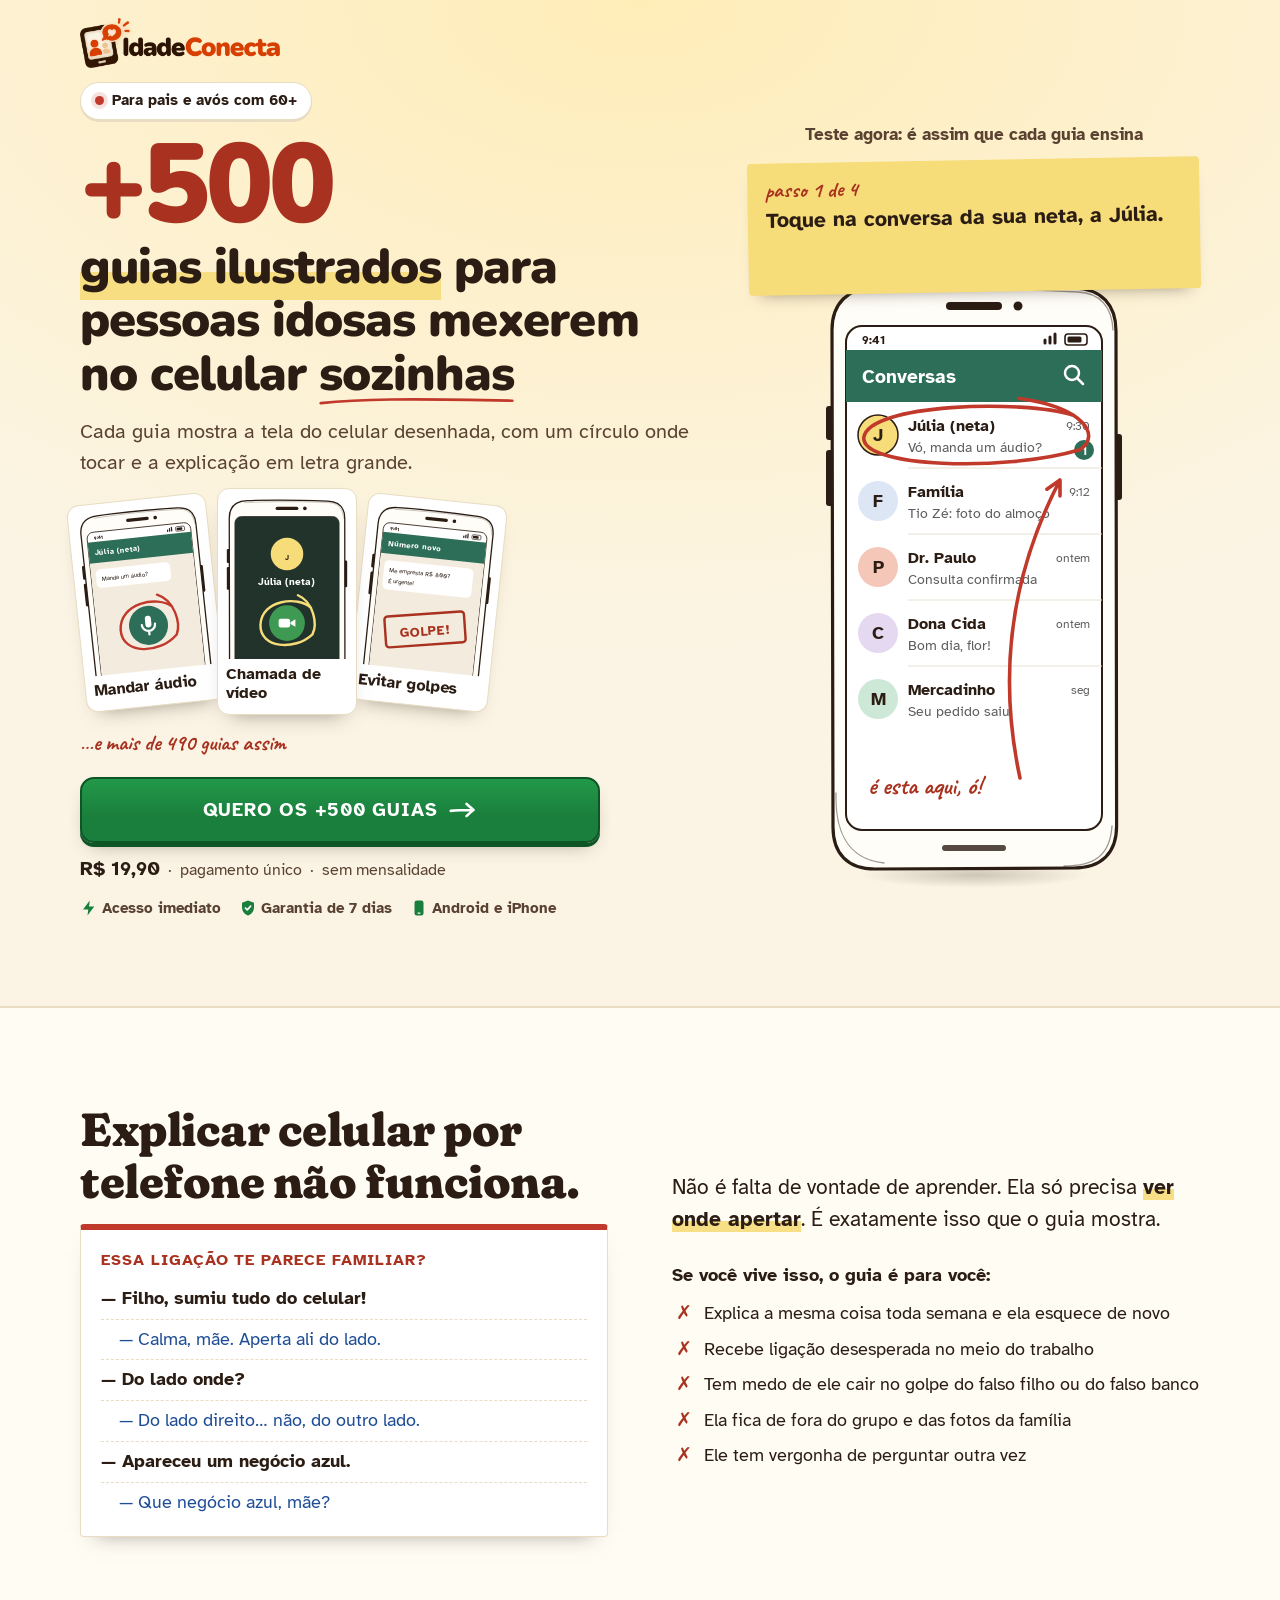
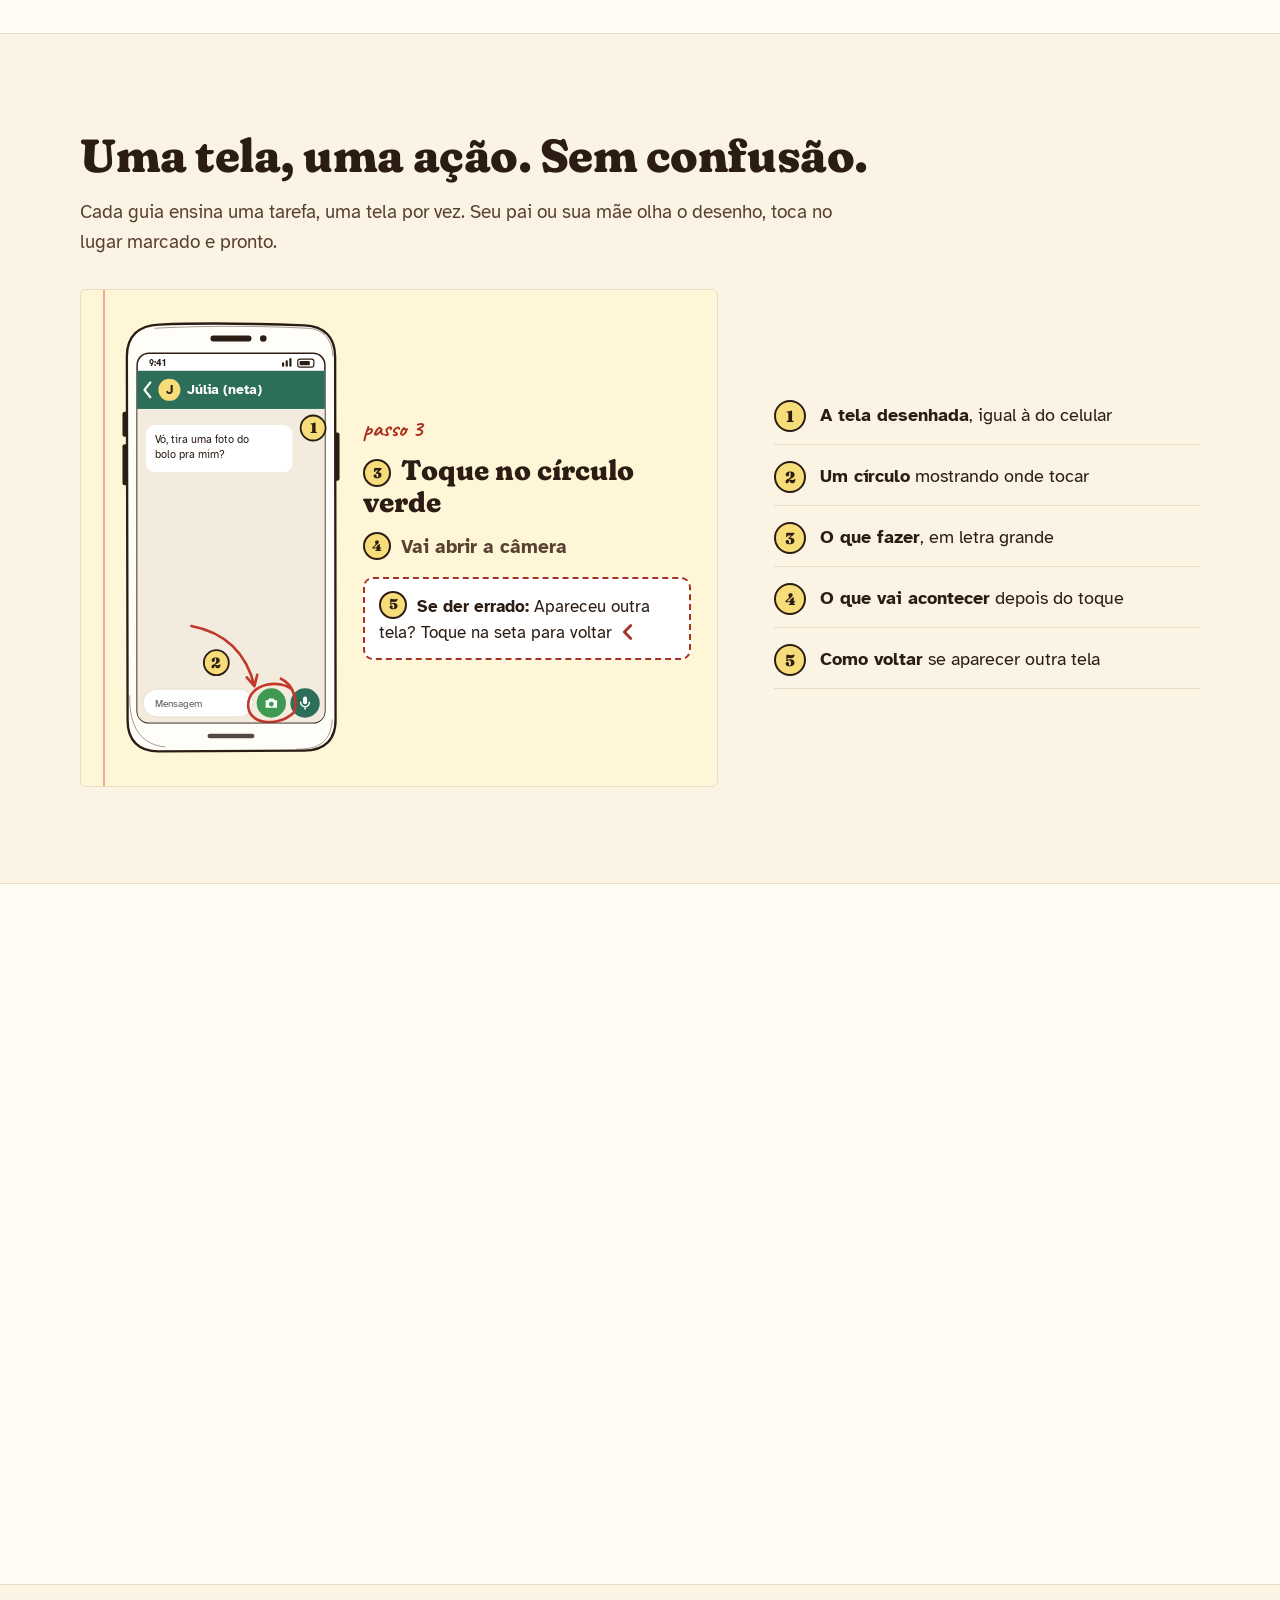
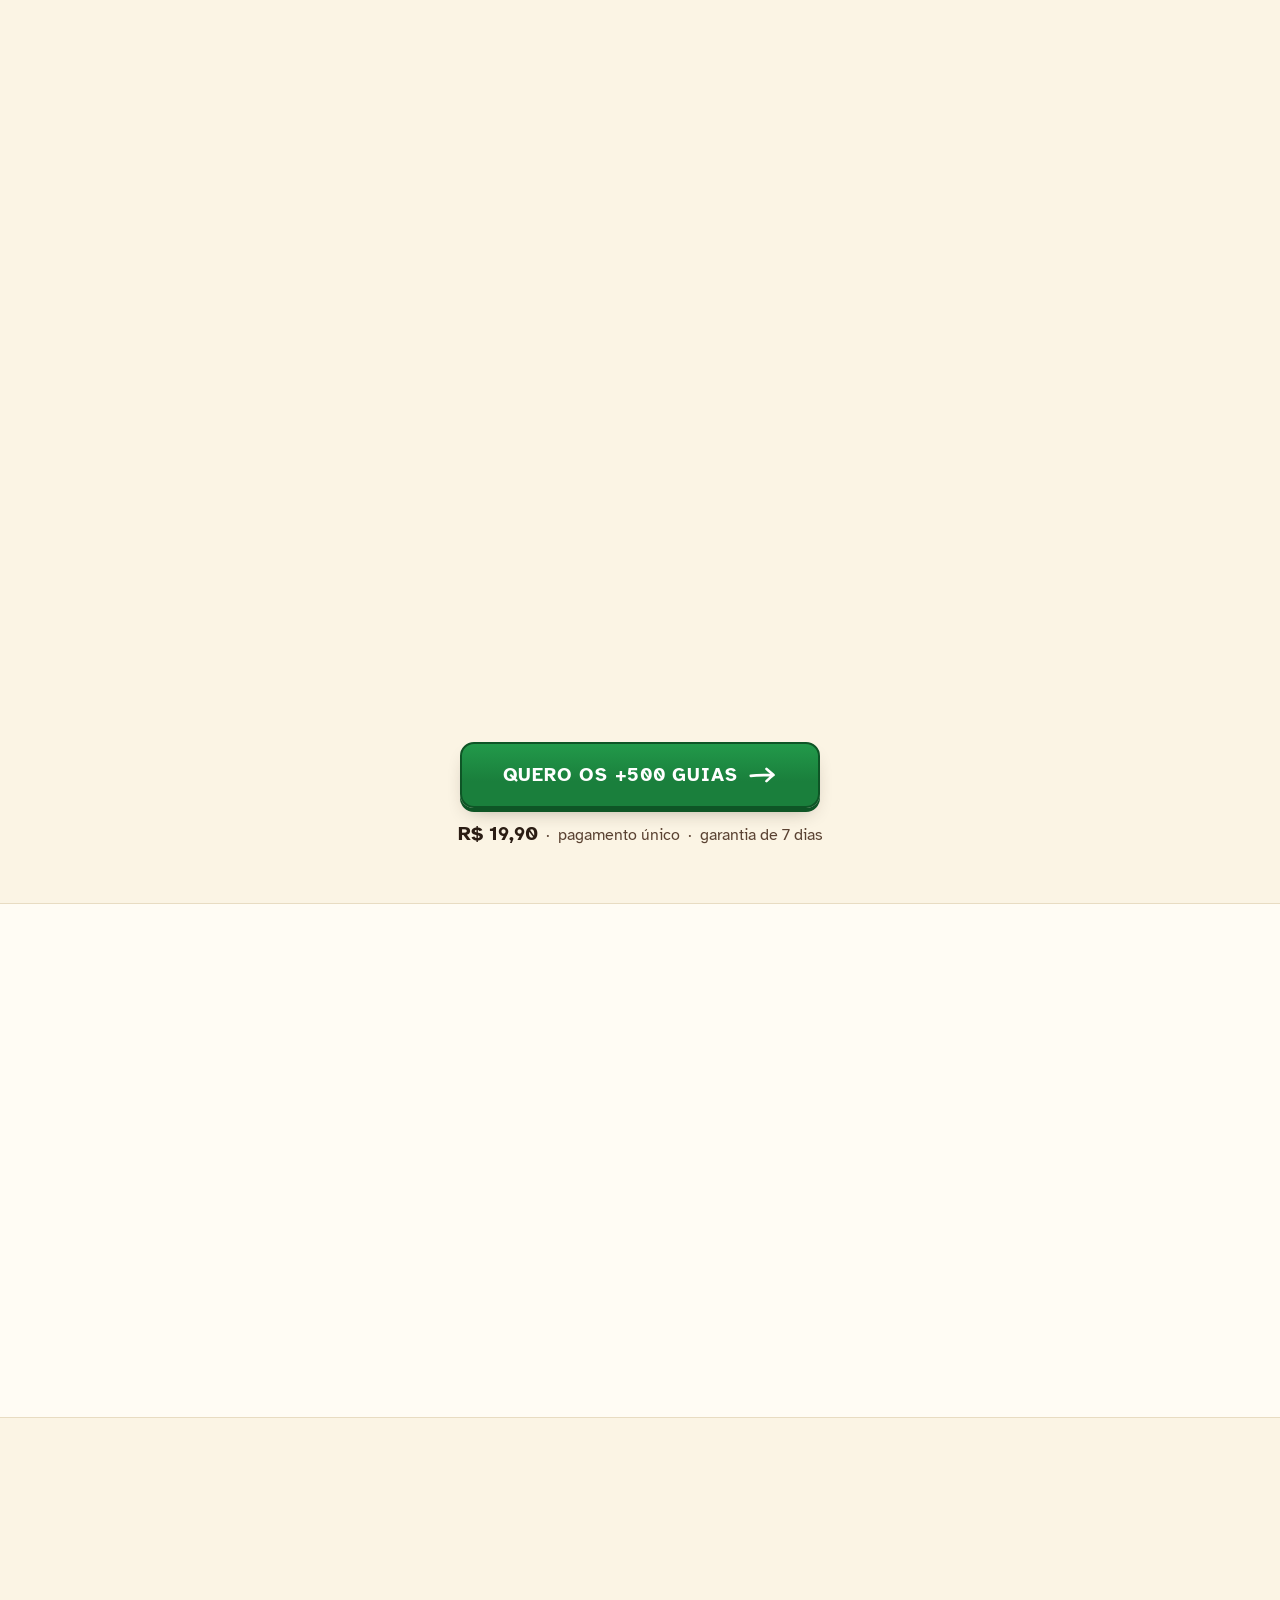
==== commit 2a140aed: "first commit" ====
--- a/index.html
+++ b/index.html
@@ -21,7 +21,7 @@
 
 <link rel="preconnect" href="https://fonts.googleapis.com">
 <link rel="preconnect" href="https://fonts.gstatic.com" crossorigin>
-<link rel="stylesheet" href="https://fonts.googleapis.com/css2?family=Atkinson+Hyperlegible:wght@400;700&family=Caveat:wght@600;700&family=Fraunces:ital,opsz,wght,SOFT@0,9..144,600..900,100;1,9..144,600,100&display=swap">
+<link rel="stylesheet" href="https://fonts.googleapis.com/css2?family=Atkinson+Hyperlegible:wght@400;700&family=Caveat:wght@600;700&family=Nunito:wght@800;900&family=Fraunces:ital,opsz,wght,SOFT@0,9..144,600..900,100;1,9..144,600,100&display=swap">
 <link rel="stylesheet" href="styles.css">
 <script>document.documentElement.classList.add('js')</script>
 <script src="script.js" defer></script>
--- a/styles.css
+++ b/styles.css
@@ -20,6 +20,7 @@
 
   --f-display: "Fraunces", "Georgia", serif;
   --f-body: "Atkinson Hyperlegible", system-ui, -apple-system, "Segoe UI", sans-serif;
+  --f-head: "Nunito", system-ui, -apple-system, "Segoe UI", sans-serif;
   --f-hand: "Caveat", "Segoe Print", cursive;
 
   --gutter: 16px;
@@ -118,7 +119,7 @@
 }
 .eyebrow--desk { display: none; }
 .eyebrow__dot { width: 9px; height: 9px; border-radius: 50%; background: var(--tomato); box-shadow: 0 0 0 4px rgba(192,57,43,.15); }
-.hero__title { font-size: clamp(1.85rem, 1.35rem + 2.4vw, 3rem); line-height: 1.12; }
+.hero__title { font-family: var(--f-head); font-weight: 900; font-variation-settings: normal; letter-spacing: -.02em; font-size: clamp(1.9rem, 1.4rem + 2.4vw, 3.05rem); line-height: 1.1; }
 .hero__num {
   display: block; font-size: clamp(3.9rem, 2.6rem + 7vw, 7rem); line-height: .92; font-weight: 900; letter-spacing: -.035em;
   color: var(--tomato-ink); margin-bottom: 4px;
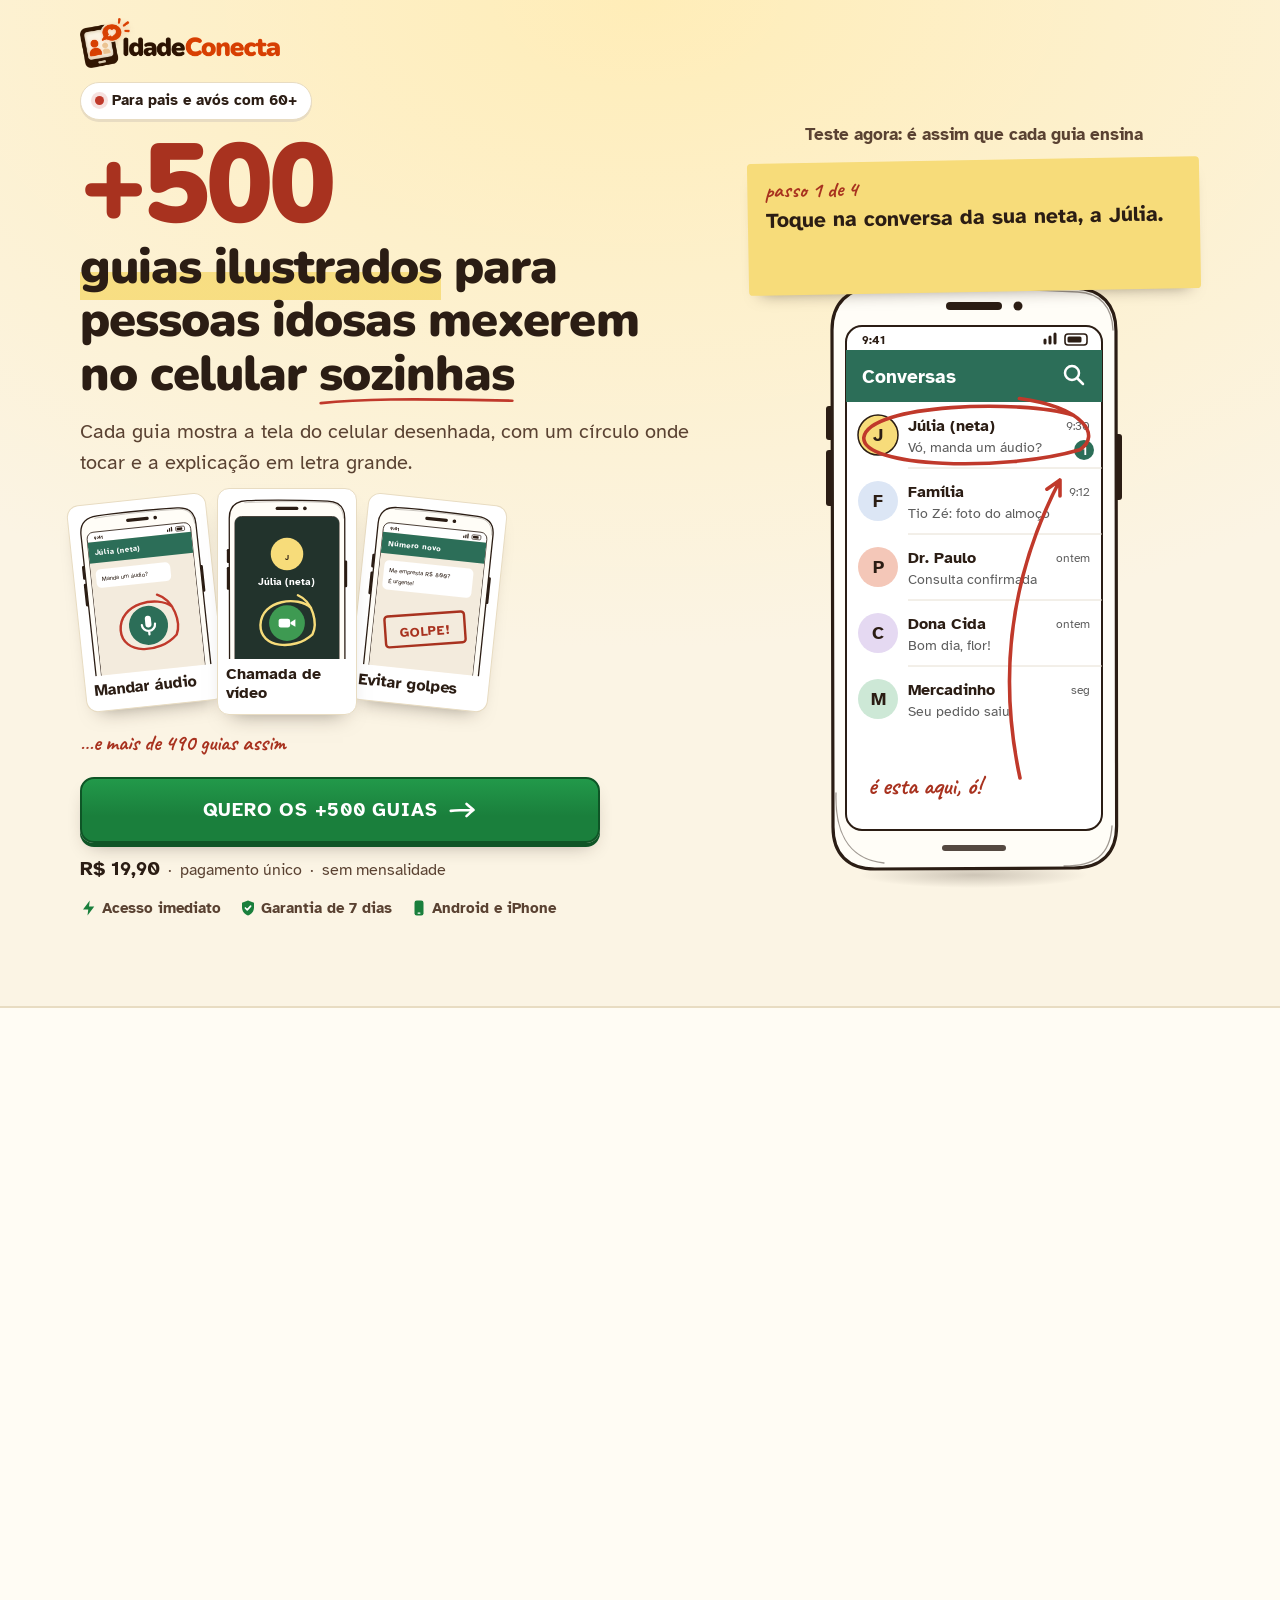
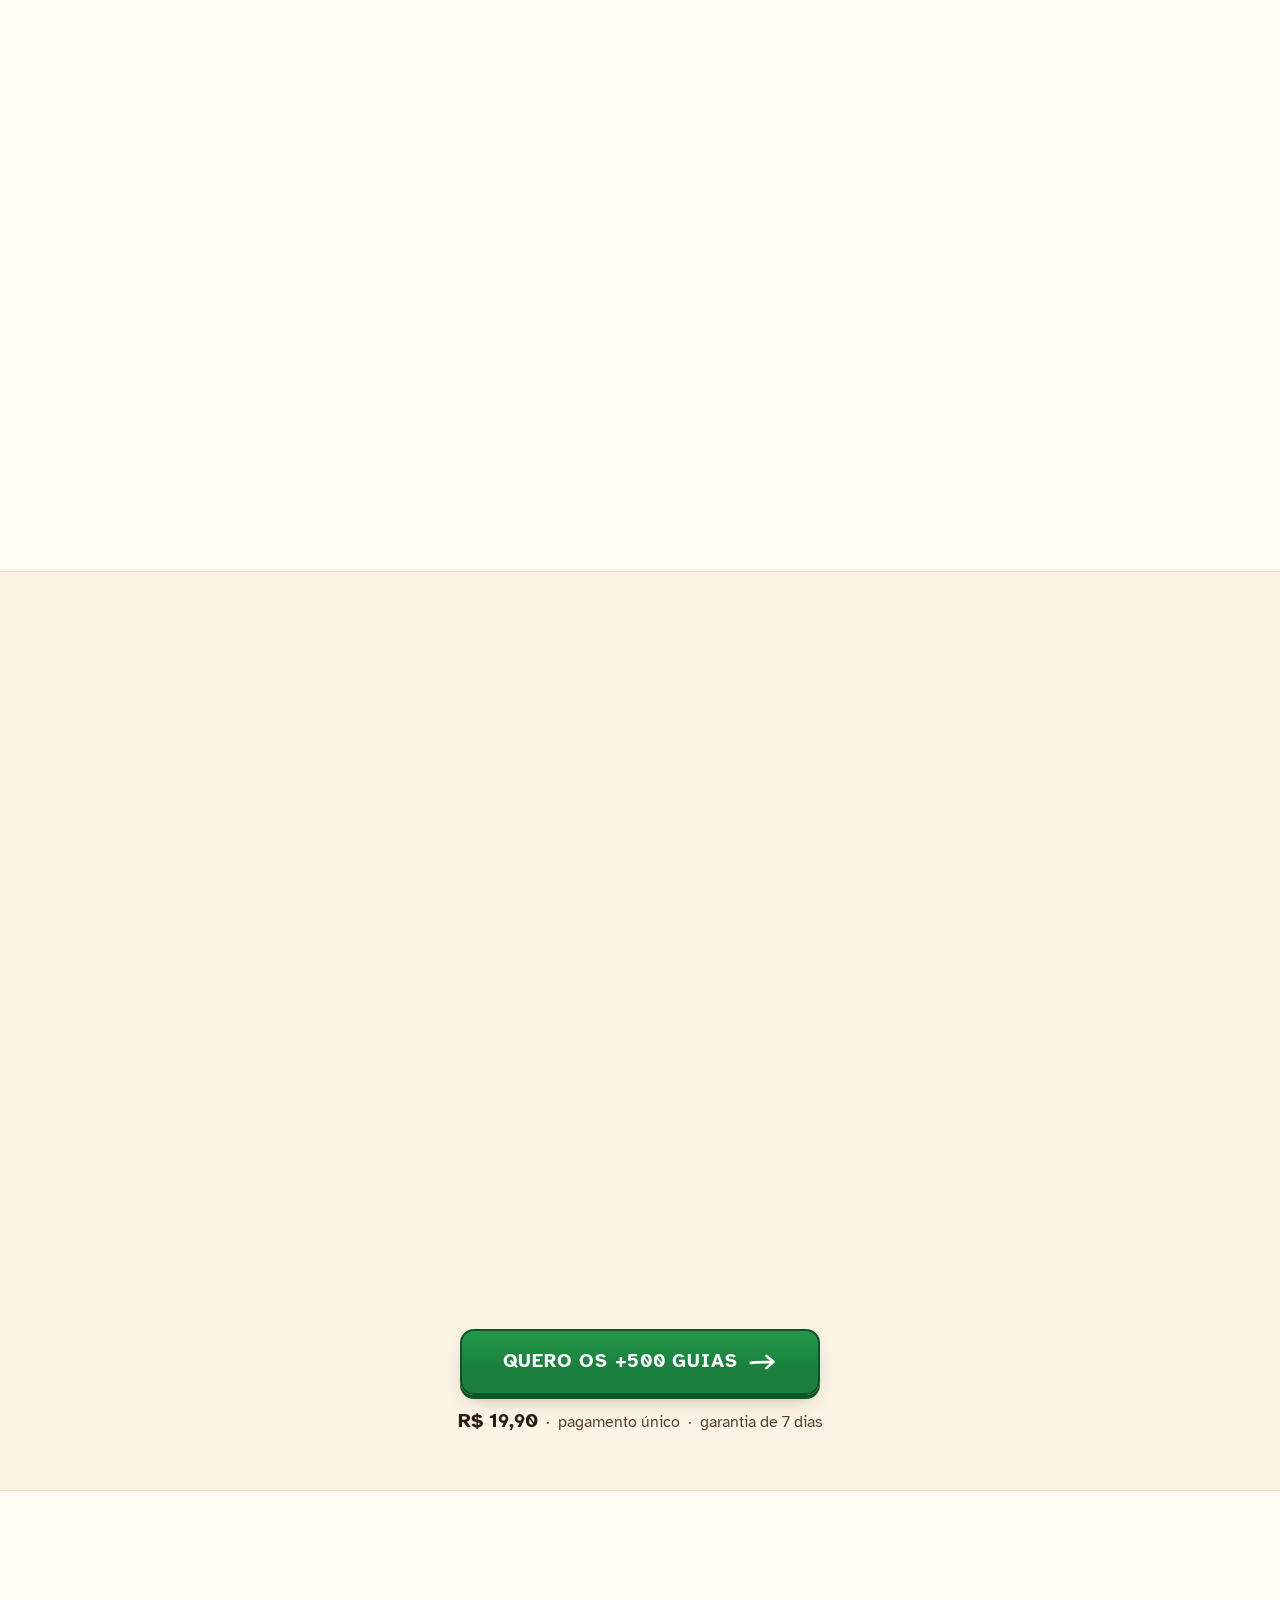
==== commit 199d87d6: "first commit" ====
--- a/index.html
+++ b/index.html
@@ -18,6 +18,22 @@
 <meta name="twitter:card" content="summary_large_image">
 
 <link rel="icon" href="data:image/svg+xml,%3Csvg xmlns='http://www.w3.org/2000/svg' viewBox='0 0 32 32'%3E%3Crect width='32' height='32' rx='7' fill='%23FBF4E4'/%3E%3Cpath d='M16 27S4 19.5 4 11.5A6 6 0 0 1 16 9a6 6 0 0 1 12 2.5C28 19.5 16 27 16 27z' fill='%23C0392B'/%3E%3C/svg%3E">
+
+<!-- Meta Pixel (o mesmo ID do checkout.html) -->
+<script>
+  !function(f,b,e,v,n,t,s){if(f.fbq)return;n=f.fbq=function(){n.callMethod?
+  n.callMethod.apply(n,arguments):n.queue.push(arguments)};if(!f._fbq)f._fbq=n;
+  n.push=n;n.loaded=!0;n.version='2.0';n.queue=[];t=b.createElement(e);t.async=!0;
+  t.src=v;s=b.getElementsByTagName(e)[0];s.parentNode.insertBefore(t,s)}(window,
+  document,'script','https://connect.facebook.net/en_US/fbevents.js');
+  fbq('init', '4754698191442890');
+  fbq('track', 'PageView');
+  fbq('track', 'ViewContent', { value: 19.90, currency: 'BRL', content_name: 'Idade Conecta: +500 guias ilustrados + 4 bônus' });
+</script>
+<noscript><img height="1" width="1" style="display:none" alt="" src="https://www.facebook.com/tr?id=4754698191442890&ev=PageView&noscript=1"></noscript>
+
+<!-- UTMify: captura as UTMs dos anúncios -->
+<script src="https://cdn.utmify.com.br/scripts/utms/latest.js" data-utmify-prevent-xcod-sck data-utmify-prevent-subids async defer></script>
 
 <link rel="preconnect" href="https://fonts.googleapis.com">
 <link rel="preconnect" href="https://fonts.gstatic.com" crossorigin>
@@ -286,6 +302,11 @@
         </ul>
       </div>
     </div>
+    <div class="sec-cta">
+      <p class="sec-cta__lead">Chega de explicar por telefone</p>
+      <a class="btn-cta" href="#oferta-card"><span>QUERO OS +500 GUIAS</span> <svg aria-hidden="true" viewBox="0 0 32 20"><path d="M2 11c8-1 17-1 26-1M20 3c3 3 6 5 8 7-3 2-5 4-8 7" fill="none" stroke="currentColor" stroke-width="3" stroke-linecap="round" stroke-linejoin="round"/></svg></a>
+      <p class="price-line"><b>R$ 19,90</b><span>pagamento único</span><span>acesso imediato</span></p>
+    </div>
   </div>
 </section>
 
@@ -569,7 +590,7 @@
 <!-- CTA intermediário -->
 <div class="cta-band">
   <div class="wrap cta-band__in">
-    <a class="btn-cta" href="#checkout"><span>QUERO OS +500 GUIAS</span> <svg aria-hidden="true" viewBox="0 0 32 20"><path d="M2 11c8-1 17-1 26-1M20 3c3 3 6 5 8 7-3 2-5 4-8 7" fill="none" stroke="currentColor" stroke-width="3" stroke-linecap="round" stroke-linejoin="round"/></svg></a>
+    <a class="btn-cta" href="checkout.html"><span>QUERO OS +500 GUIAS</span> <svg aria-hidden="true" viewBox="0 0 32 20"><path d="M2 11c8-1 17-1 26-1M20 3c3 3 6 5 8 7-3 2-5 4-8 7" fill="none" stroke="currentColor" stroke-width="3" stroke-linecap="round" stroke-linejoin="round"/></svg></a>
     <p class="price-line"><b>R$ 19,90</b><span>pagamento único</span><span>garantia de 7 dias</span></p>
   </div>
 </div>
@@ -597,6 +618,11 @@
           <li>Manda áudio, foto e faz chamada de vídeo</li>
         </ul>
       </div>
+    </div>
+    <div class="sec-cta">
+      <p class="sec-cta__lead">Quero esse “depois” para meus pais</p>
+      <a class="btn-cta" href="#oferta-card"><span>QUERO OS +500 GUIAS</span> <svg aria-hidden="true" viewBox="0 0 32 20"><path d="M2 11c8-1 17-1 26-1M20 3c3 3 6 5 8 7-3 2-5 4-8 7" fill="none" stroke="currentColor" stroke-width="3" stroke-linecap="round" stroke-linejoin="round"/></svg></a>
+      <p class="price-line"><b>R$ 19,90</b><span>pagamento único</span><span>garantia de 7 dias</span></p>
     </div>
   </div>
 </section>
@@ -651,6 +677,11 @@
         </div>
       </li>
     </ul>
+    <div class="sec-cta">
+      <p class="sec-cta__lead">Os 4 bônus vêm junto, sem custo extra</p>
+      <a class="btn-cta" href="#oferta-card"><span>QUERO OS +500 GUIAS</span> <svg aria-hidden="true" viewBox="0 0 32 20"><path d="M2 11c8-1 17-1 26-1M20 3c3 3 6 5 8 7-3 2-5 4-8 7" fill="none" stroke="currentColor" stroke-width="3" stroke-linecap="round" stroke-linejoin="round"/></svg></a>
+      <p class="price-line"><b>R$ 19,90</b><span>pagamento único</span><span>acesso imediato</span></p>
+    </div>
   </div>
 </section>
 
@@ -707,7 +738,7 @@
         <li><img src="assets/bonus-4-mini.webp" alt="" width="160" height="213" loading="lazy" decoding="async"></li>
       </ul>
       <p class="offer__anchor">Custa menos que uma pizza e acaba com os domingos explicando a mesma coisa.</p>
-      <a class="btn-cta btn-cta--wide" href="#checkout"><span>QUERO OS +500 GUIAS</span> <svg aria-hidden="true" viewBox="0 0 32 20"><path d="M2 11c8-1 17-1 26-1M20 3c3 3 6 5 8 7-3 2-5 4-8 7" fill="none" stroke="currentColor" stroke-width="3" stroke-linecap="round" stroke-linejoin="round"/></svg></a>
+      <a class="btn-cta btn-cta--wide" href="checkout.html"><span>QUERO OS +500 GUIAS</span> <svg aria-hidden="true" viewBox="0 0 32 20"><path d="M2 11c8-1 17-1 26-1M20 3c3 3 6 5 8 7-3 2-5 4-8 7" fill="none" stroke="currentColor" stroke-width="3" stroke-linecap="round" stroke-linejoin="round"/></svg></a>
       <p class="micro"><span class="nw">Acesso imediato</span> · <span class="nw">Android e iPhone</span></p>
     </div>
 
@@ -763,7 +794,7 @@
 <section class="closing sec-alt" id="fim" aria-labelledby="fim-t">
   <div class="wrap closing__in">
     <h2 id="fim-t" class="closing__title">Da próxima vez que o celular dela tocar, vai ser ela te mandando um áudio.</h2>
-    <a class="btn-cta btn-cta--wide" id="finalCta" href="#checkout"><span>QUERO OS +500 GUIAS</span> <svg aria-hidden="true" viewBox="0 0 32 20"><path d="M2 11c8-1 17-1 26-1M20 3c3 3 6 5 8 7-3 2-5 4-8 7" fill="none" stroke="currentColor" stroke-width="3" stroke-linecap="round" stroke-linejoin="round"/></svg></a>
+    <a class="btn-cta btn-cta--wide" id="finalCta" href="checkout.html"><span>QUERO OS +500 GUIAS</span> <svg aria-hidden="true" viewBox="0 0 32 20"><path d="M2 11c8-1 17-1 26-1M20 3c3 3 6 5 8 7-3 2-5 4-8 7" fill="none" stroke="currentColor" stroke-width="3" stroke-linecap="round" stroke-linejoin="round"/></svg></a>
     <p class="price-line"><b>R$ 19,90</b><span>pagamento único</span><span>garantia de 7 dias</span></p>
   </div>
 </section>
--- a/styles.css
+++ b/styles.css
@@ -290,6 +290,11 @@
 }
 .sheet figure { display: grid; gap: 10px; }
 .sheet figcaption { font-size: 1.5rem; text-align: center; color: var(--azulejo); }
+
+/* ---------- CTA dentro das seções ---------- */
+.sec-cta { display: grid; justify-items: center; max-width: 520px; margin: 36px auto 0; text-align: center; }
+.sec-cta__lead { font-weight: 700; font-size: 1.12rem; margin-bottom: 12px; text-wrap: balance; }
+.sec-cta .btn-cta { width: 100%; }
 
 /* ---------- CTA intermediário ---------- */
 .cta-band { padding-block: 8px 56px; }
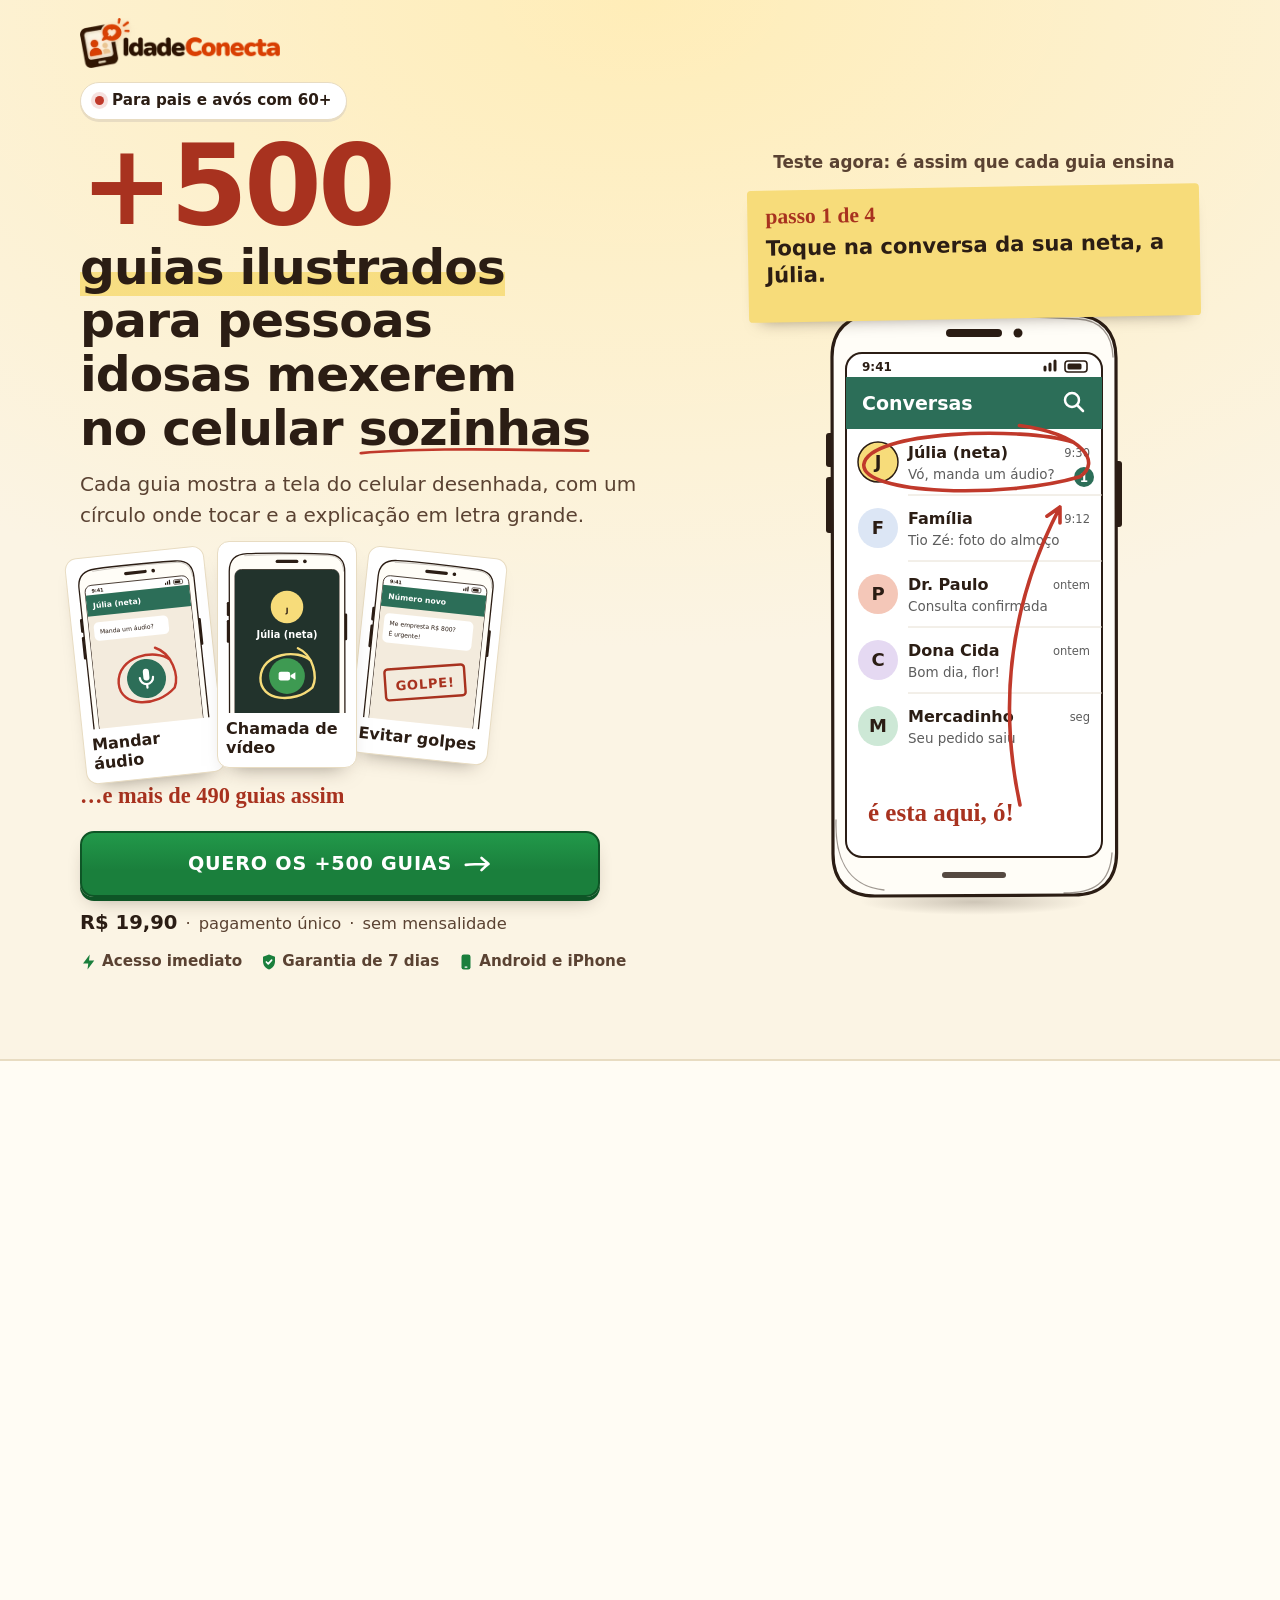
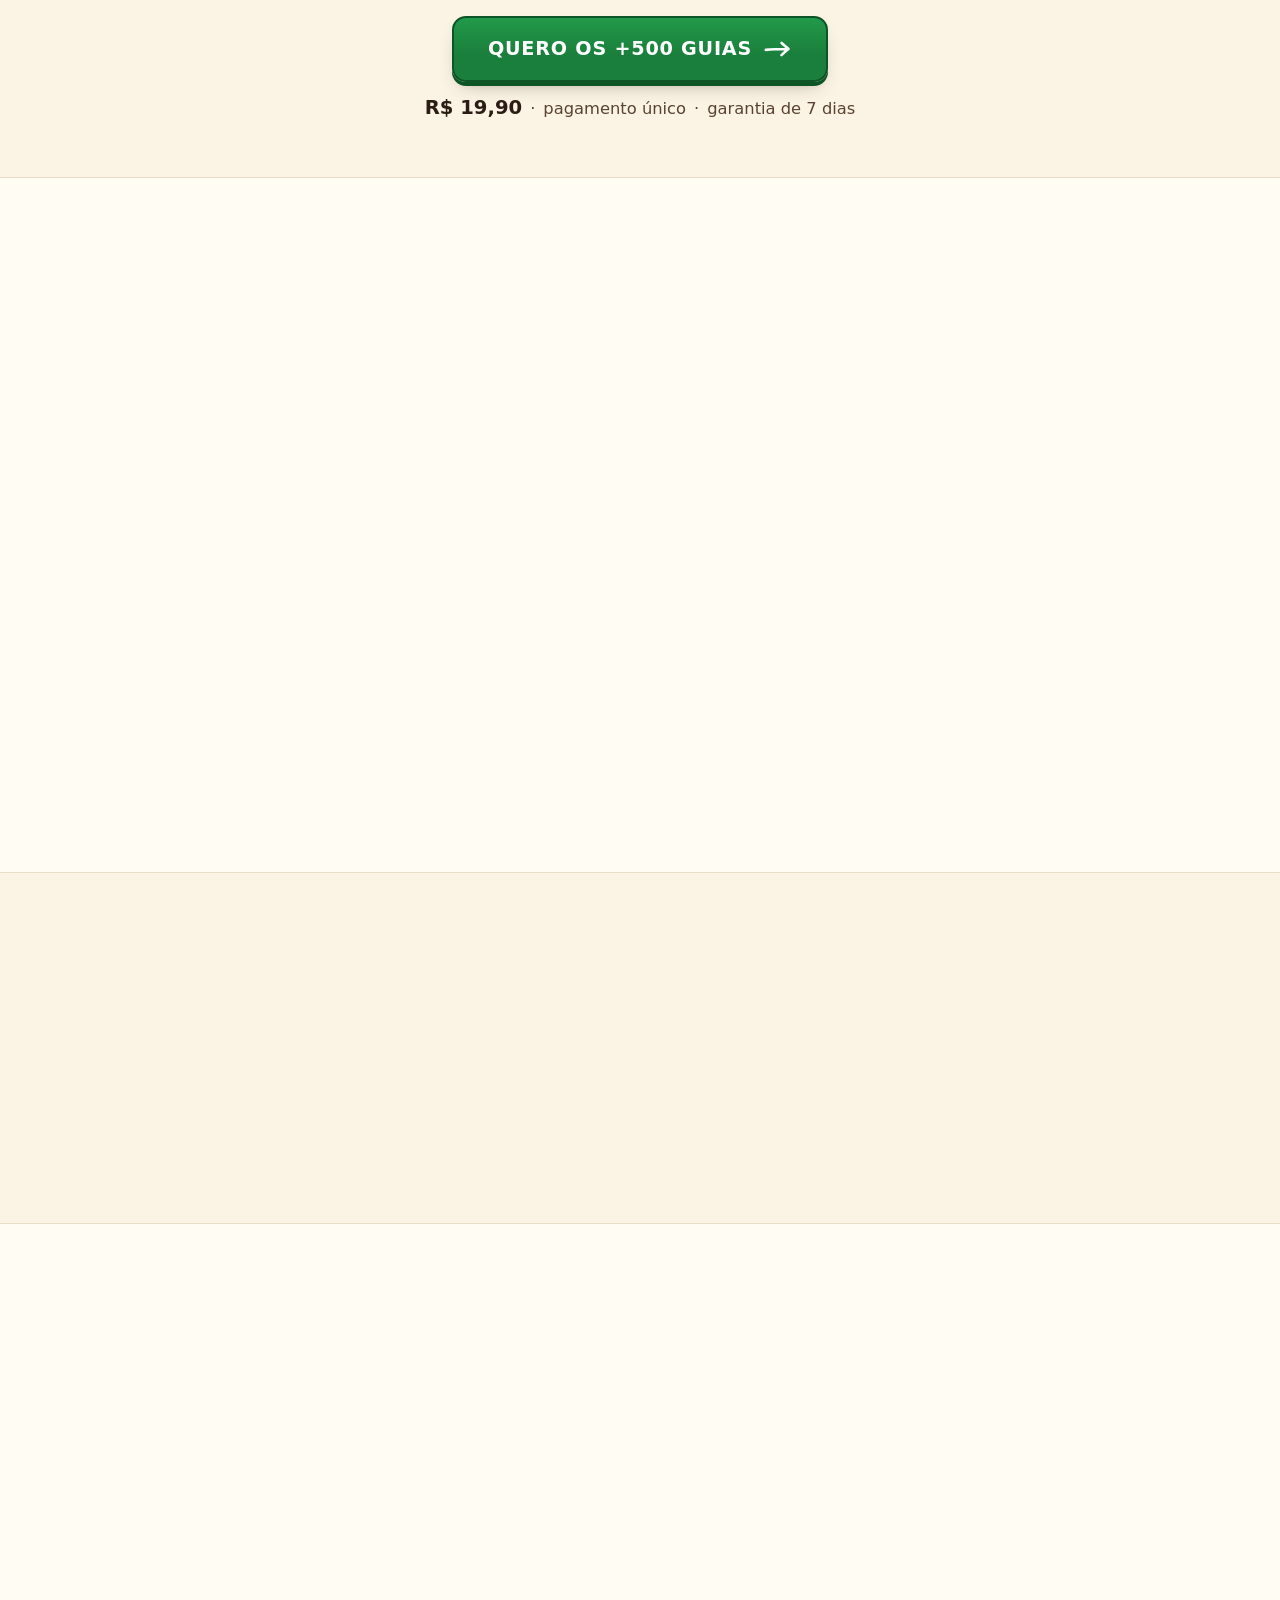
==== commit 84953760: "first commit" ====
--- a/index.html
+++ b/index.html
@@ -14,30 +14,39 @@
 <meta property="og:title" content="Idade Conecta · +500 guias ilustrados para idosos usarem o celular">
 <meta property="og:description" content="Cada guia mostra a tela do celular desenhada, com um círculo onde tocar e a explicação em letra grande.">
 <meta property="og:url" content="https://vovoconectada.com.br">
-<meta property="og:image" content="https://vovoconectada.com.br/og-image.jpg">
+<meta property="og:image" content="https://vovoconectada.com.br/assets/og-image.jpg">
+<meta property="og:image:width" content="1200">
+<meta property="og:image:height" content="630">
 <meta name="twitter:card" content="summary_large_image">
 
 <link rel="icon" href="data:image/svg+xml,%3Csvg xmlns='http://www.w3.org/2000/svg' viewBox='0 0 32 32'%3E%3Crect width='32' height='32' rx='7' fill='%23FBF4E4'/%3E%3Cpath d='M16 27S4 19.5 4 11.5A6 6 0 0 1 16 9a6 6 0 0 1 12 2.5C28 19.5 16 27 16 27z' fill='%23C0392B'/%3E%3C/svg%3E">
 
-<!-- Meta Pixel (o mesmo ID do checkout.html) -->
+<!-- Meta Pixel + UTMify: carregam depois que a página aparece (não atrasam a primeira tela).
+     Os eventos chamados antes disso ficam na fila e são enviados assim que o Pixel carrega. -->
 <script>
-  !function(f,b,e,v,n,t,s){if(f.fbq)return;n=f.fbq=function(){n.callMethod?
-  n.callMethod.apply(n,arguments):n.queue.push(arguments)};if(!f._fbq)f._fbq=n;
-  n.push=n;n.loaded=!0;n.version='2.0';n.queue=[];t=b.createElement(e);t.async=!0;
-  t.src=v;s=b.getElementsByTagName(e)[0];s.parentNode.insertBefore(t,s)}(window,
-  document,'script','https://connect.facebook.net/en_US/fbevents.js');
+  (function (w, d) {
+    if (w.fbq) return;
+    var n = w.fbq = function () { n.callMethod ? n.callMethod.apply(n, arguments) : n.queue.push(arguments); };
+    if (!w._fbq) w._fbq = n; n.push = n; n.loaded = !0; n.version = '2.0'; n.queue = [];
+    var done = false;
+    function add(src, attrs) { var s = d.createElement('script'); s.async = true; s.src = src; for (var k in attrs) s.setAttribute(k, attrs[k]); d.head.appendChild(s); }
+    function load() {
+      if (done) return; done = true;
+      add('https://connect.facebook.net/en_US/fbevents.js', {});
+      add('https://cdn.utmify.com.br/scripts/utms/latest.js', { 'data-utmify-prevent-xcod-sck': '', 'data-utmify-prevent-subids': '' });
+    }
+    ['pointerdown', 'keydown', 'scroll', 'touchstart'].forEach(function (e) { w.addEventListener(e, load, { once: true, passive: true }); });
+    w.addEventListener('load', function () { (w.requestIdleCallback || function (f) { setTimeout(f, 1200); })(load, { timeout: 2500 }); });
+  })(window, document);
   fbq('init', '4754698191442890');
   fbq('track', 'PageView');
   fbq('track', 'ViewContent', { value: 19.90, currency: 'BRL', content_name: 'Idade Conecta: +500 guias ilustrados + 4 bônus' });
 </script>
 <noscript><img height="1" width="1" style="display:none" alt="" src="https://www.facebook.com/tr?id=4754698191442890&ev=PageView&noscript=1"></noscript>
 
-<!-- UTMify: captura as UTMs dos anúncios -->
-<script src="https://cdn.utmify.com.br/scripts/utms/latest.js" data-utmify-prevent-xcod-sck data-utmify-prevent-subids async defer></script>
-
-<link rel="preconnect" href="https://fonts.googleapis.com">
-<link rel="preconnect" href="https://fonts.gstatic.com" crossorigin>
-<link rel="stylesheet" href="https://fonts.googleapis.com/css2?family=Atkinson+Hyperlegible:wght@400;700&family=Caveat:wght@600;700&family=Nunito:wght@800;900&family=Fraunces:ital,opsz,wght,SOFT@0,9..144,600..900,100;1,9..144,600,100&display=swap">
+<link rel="preload" href="assets/fonts/nunito-900.woff2" as="font" type="font/woff2" crossorigin>
+<link rel="preload" href="assets/fonts/atkinson-400.woff2" as="font" type="font/woff2" crossorigin>
+<link rel="preload" href="assets/logo-440.webp" as="image" type="image/webp" fetchpriority="high">
 <link rel="stylesheet" href="styles.css">
 <script>document.documentElement.classList.add('js')</script>
 <script src="script.js" defer></script>
@@ -77,7 +86,7 @@
 
 <header class="topbar">
   <div class="wrap topbar__in">
-    <a class="brand" href="#topo" aria-label="Idade Conecta, voltar ao topo"><img class="brand__logo" src="assets/logo-web.png" alt="Idade Conecta" width="720" height="180" fetchpriority="high"></a>
+    <a class="brand" href="#topo" aria-label="Idade Conecta, voltar ao topo"><picture><source srcset="assets/logo-440.webp" type="image/webp"><img class="brand__logo" src="assets/logo-440.png" alt="Idade Conecta" width="440" height="110" fetchpriority="high"></picture></a>
   </div>
 </header>
 
@@ -645,7 +654,7 @@
     <h2 id="bonus-t">Você também recebe 4 bônus</h2>
     <ul class="bonus__grid" role="list">
       <li class="bonus__item">
-        <picture><source srcset="assets/bonus-1.webp" type="image/webp"><img class="bonus__cover" src="assets/bonus-1.jpg" alt="Capa do Bônus 1: Configuração em 15 minutos" width="600" height="800" loading="lazy" decoding="async"></picture>
+        <picture><source srcset="assets/bonus-1-300.webp 300w, assets/bonus-1.webp 600w" sizes="(min-width: 1081px) 250px, (min-width: 600px) 130px, 116px" type="image/webp"><img class="bonus__cover" src="assets/bonus-1.jpg" alt="Capa do Bônus 1: Configuração em 15 minutos" width="600" height="800" loading="lazy" decoding="async"></picture>
         <div class="bonus__body">
           <p class="bonus__n">Bônus 1</p>
           <h3>Configuração em 15 minutos</h3>
@@ -653,7 +662,7 @@
         </div>
       </li>
       <li class="bonus__item bonus__item--key">
-        <picture><source srcset="assets/bonus-2.webp" type="image/webp"><img class="bonus__cover" src="assets/bonus-2.jpg" alt="Capa do Bônus 2: Cartão Antigolpe" width="600" height="800" loading="lazy" decoding="async"></picture>
+        <picture><source srcset="assets/bonus-2-300.webp 300w, assets/bonus-2.webp 600w" sizes="(min-width: 1081px) 250px, (min-width: 600px) 130px, 116px" type="image/webp"><img class="bonus__cover" src="assets/bonus-2.jpg" alt="Capa do Bônus 2: Cartão Antigolpe" width="600" height="800" loading="lazy" decoding="async"></picture>
         <div class="bonus__body">
           <p class="bonus__n">Bônus 2</p>
           <h3>Cartão Antigolpe</h3>
@@ -661,7 +670,7 @@
         </div>
       </li>
       <li class="bonus__item">
-        <picture><source srcset="assets/bonus-3.webp" type="image/webp"><img class="bonus__cover" src="assets/bonus-3.jpg" alt="Capa do Bônus 3: Ficha de contatos de emergência" width="600" height="800" loading="lazy" decoding="async"></picture>
+        <picture><source srcset="assets/bonus-3-300.webp 300w, assets/bonus-3.webp 600w" sizes="(min-width: 1081px) 250px, (min-width: 600px) 130px, 116px" type="image/webp"><img class="bonus__cover" src="assets/bonus-3.jpg" alt="Capa do Bônus 3: Ficha de contatos de emergência" width="600" height="800" loading="lazy" decoding="async"></picture>
         <div class="bonus__body">
           <p class="bonus__n">Bônus 3</p>
           <h3>Ficha de contatos de emergência</h3>
@@ -669,7 +678,7 @@
         </div>
       </li>
       <li class="bonus__item">
-        <picture><source srcset="assets/bonus-4.webp" type="image/webp"><img class="bonus__cover" src="assets/bonus-4.jpg" alt="Capa do Bônus 4: Folha de missões" width="600" height="800" loading="lazy" decoding="async"></picture>
+        <picture><source srcset="assets/bonus-4-300.webp 300w, assets/bonus-4.webp 600w" sizes="(min-width: 1081px) 250px, (min-width: 600px) 130px, 116px" type="image/webp"><img class="bonus__cover" src="assets/bonus-4.jpg" alt="Capa do Bônus 4: Folha de missões" width="600" height="800" loading="lazy" decoding="async"></picture>
         <div class="bonus__body">
           <p class="bonus__n">Bônus 4</p>
           <h3>Folha de missões</h3>
@@ -716,7 +725,7 @@
 <section class="offer sec-alt" id="oferta" aria-labelledby="offer-t">
   <div class="wrap">
     <div class="offer__box" id="oferta-card" data-reveal>
-      <img class="offer__logo" src="assets/logo-web.png" alt="Idade Conecta" width="720" height="180" loading="lazy">
+      <picture><source srcset="assets/logo-440.webp" type="image/webp"><img class="offer__logo" src="assets/logo-440.png" alt="Idade Conecta" width="440" height="110" loading="lazy" decoding="async"></picture>
       <div class="offer__price">
         <p class="offer__kicker">Oferta completa</p>
         <p class="offer__value">R$ 19,90</p>
--- a/styles.css
+++ b/styles.css
@@ -2,6 +2,48 @@
    Idade Conecta · página de vendas
    Mobile-first (375px) → tablet → desktop
    ========================================================== */
+
+/* ---------- Fontes (servidas pelo próprio site, só o conjunto de letras do português) ---------- */
+@font-face {
+  font-family: 'Atkinson Hyperlegible';
+  font-style: normal;
+  font-weight: 400;
+  font-display: swap;
+  src: url("assets/fonts/atkinson-400.woff2") format("woff2");
+  unicode-range: U+0000-00FF, U+0131, U+0152-0153, U+02BB-02BC, U+02C6, U+02DA, U+02DC, U+0304, U+0308, U+0329, U+2000-206F, U+20AC, U+2122, U+2191, U+2193, U+2212, U+2215, U+FEFF, U+FFFD;
+}
+@font-face {
+  font-family: 'Atkinson Hyperlegible';
+  font-style: normal;
+  font-weight: 700;
+  font-display: swap;
+  src: url("assets/fonts/atkinson-700.woff2") format("woff2");
+  unicode-range: U+0000-00FF, U+0131, U+0152-0153, U+02BB-02BC, U+02C6, U+02DA, U+02DC, U+0304, U+0308, U+0329, U+2000-206F, U+20AC, U+2122, U+2191, U+2193, U+2212, U+2215, U+FEFF, U+FFFD;
+}
+@font-face {
+  font-family: 'Caveat';
+  font-style: normal;
+  font-weight: 700;
+  font-display: swap;
+  src: url("assets/fonts/caveat-700.woff2") format("woff2");
+  unicode-range: U+0000-00FF, U+0131, U+0152-0153, U+02BB-02BC, U+02C6, U+02DA, U+02DC, U+0304, U+0308, U+0329, U+2000-206F, U+20AC, U+2122, U+2191, U+2193, U+2212, U+2215, U+FEFF, U+FFFD;
+}
+@font-face {
+  font-family: 'Fraunces';
+  font-style: normal;
+  font-weight: 800 900;
+  font-display: swap;
+  src: url("assets/fonts/fraunces-800-900.woff2") format("woff2");
+  unicode-range: U+0000-00FF, U+0131, U+0152-0153, U+02BB-02BC, U+02C6, U+02DA, U+02DC, U+0304, U+0308, U+0329, U+2000-206F, U+20AC, U+2122, U+2191, U+2193, U+2212, U+2215, U+FEFF, U+FFFD;
+}
+@font-face {
+  font-family: 'Nunito';
+  font-style: normal;
+  font-weight: 900;
+  font-display: swap;
+  src: url("assets/fonts/nunito-900.woff2") format("woff2");
+  unicode-range: U+0000-00FF, U+0131, U+0152-0153, U+02BB-02BC, U+02C6, U+02DA, U+02DC, U+0304, U+0308, U+0329, U+2000-206F, U+20AC, U+2122, U+2191, U+2193, U+2212, U+2215, U+FEFF, U+FFFD;
+}
 
 :root {
   --paper: #FBF4E4;
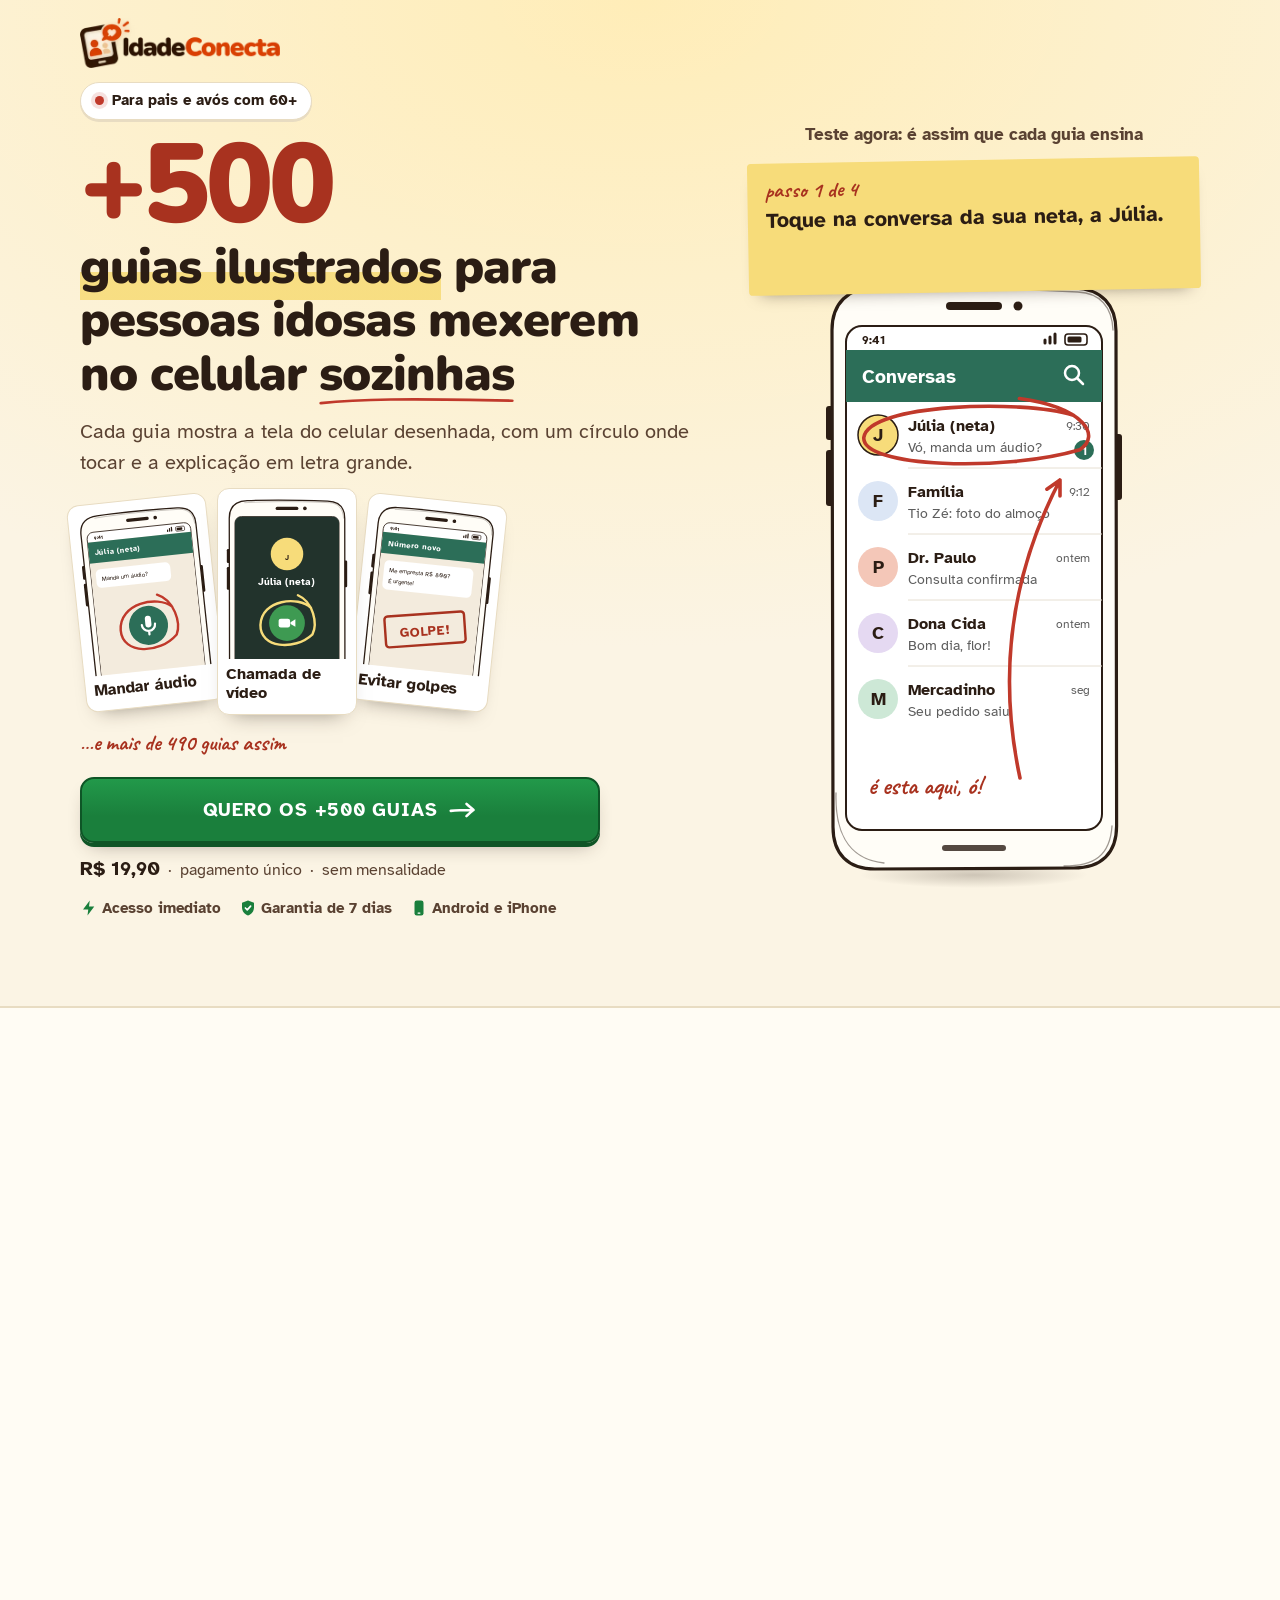
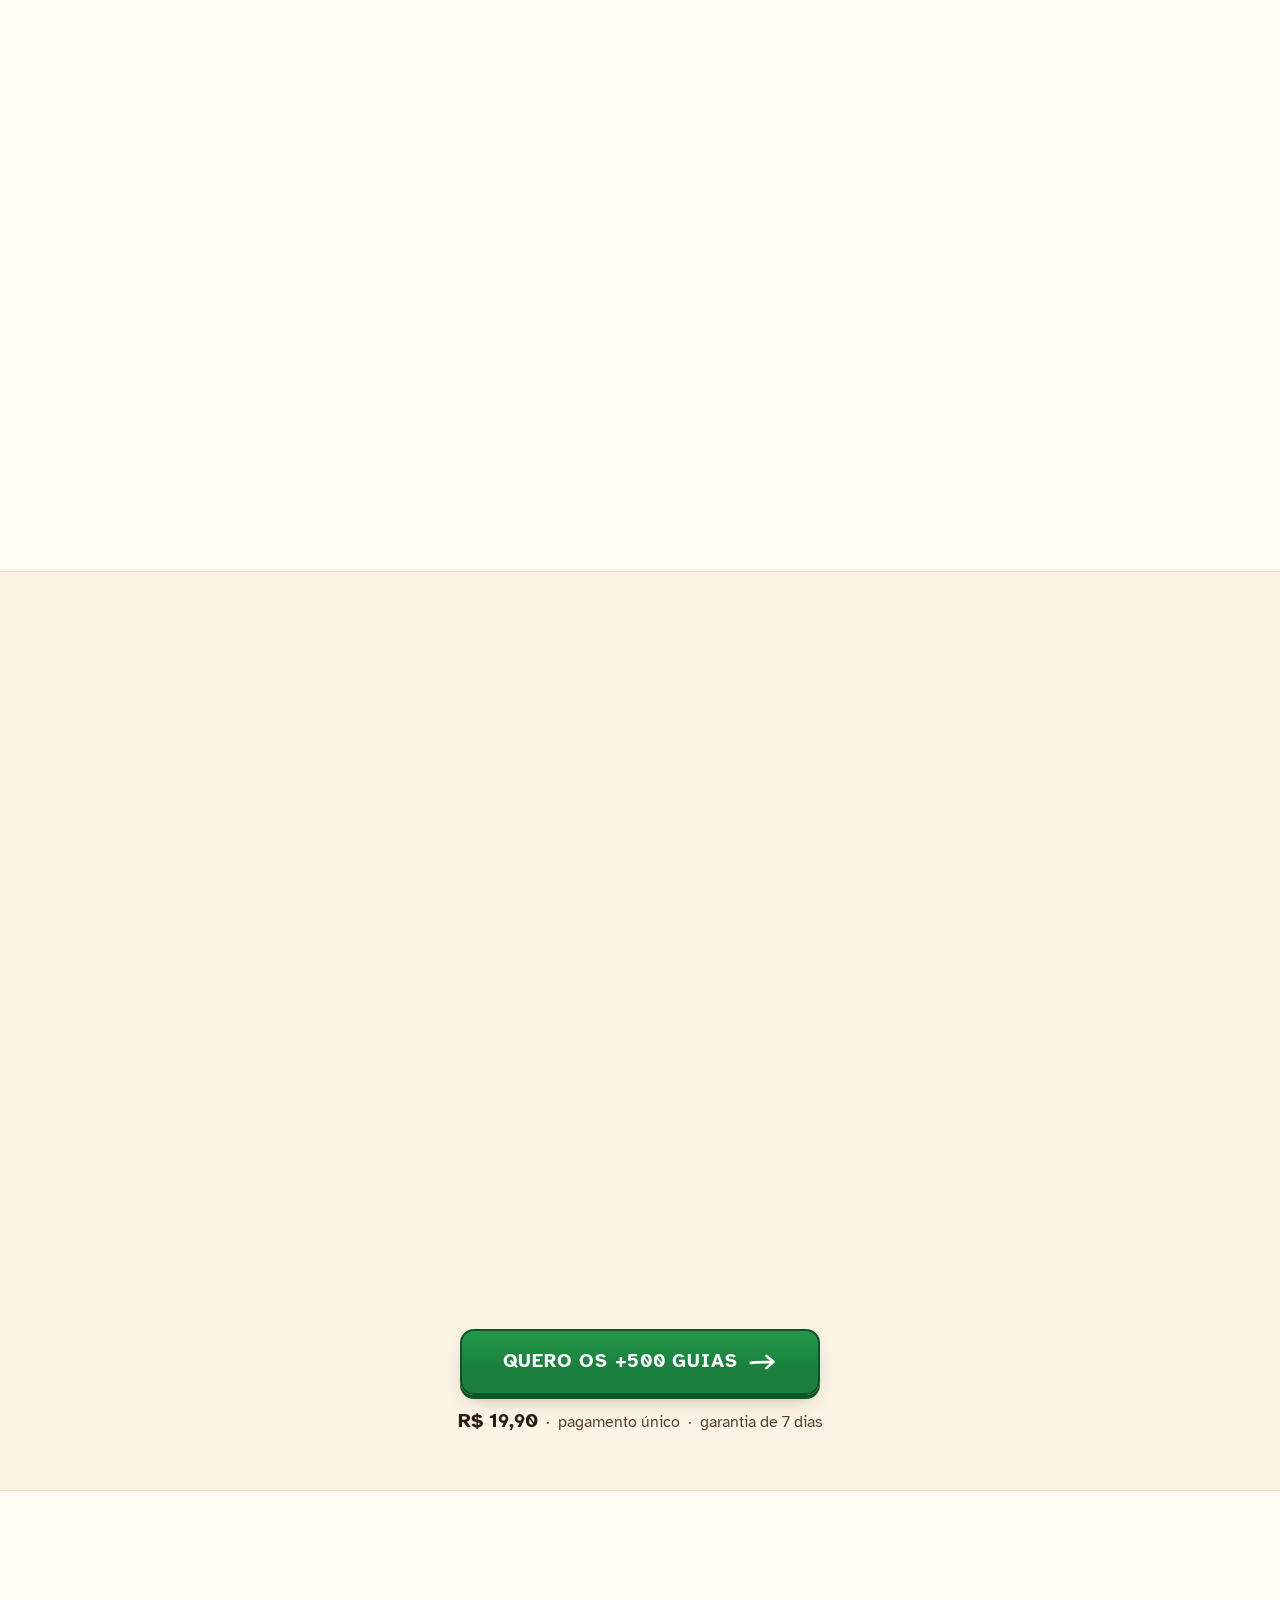
==== commit c8f7c8c2: "first commit" ====
--- a/index.html
+++ b/index.html
@@ -5,7 +5,7 @@
 <meta name="viewport" content="width=device-width, initial-scale=1">
 <title>Idade Conecta · +500 guias ilustrados para idosos usarem o celular</title>
 <meta name="description" content="+500 guias ilustrados que mostram exatamente onde tocar no celular, em letra grande. Para pessoas idosas aprenderem mensagens, áudio, chamada de vídeo, fotos e a se proteger de golpes.">
-<link rel="canonical" href="https://vovoconectada.com.br">
+<link rel="canonical" href="https://idadeconecta.vercel.app/">
 <meta name="theme-color" content="#FBF4E4">
 
 <meta property="og:type" content="website">
@@ -13,15 +13,16 @@
 <meta property="og:site_name" content="Idade Conecta">
 <meta property="og:title" content="Idade Conecta · +500 guias ilustrados para idosos usarem o celular">
 <meta property="og:description" content="Cada guia mostra a tela do celular desenhada, com um círculo onde tocar e a explicação em letra grande.">
-<meta property="og:url" content="https://vovoconectada.com.br">
-<meta property="og:image" content="https://vovoconectada.com.br/assets/og-image.jpg">
+<meta property="og:url" content="https://idadeconecta.vercel.app/">
+<meta property="og:image" content="https://idadeconecta.vercel.app/assets/og-image.jpg">
 <meta property="og:image:width" content="1200">
 <meta property="og:image:height" content="630">
 <meta name="twitter:card" content="summary_large_image">
 
 <link rel="icon" href="data:image/svg+xml,%3Csvg xmlns='http://www.w3.org/2000/svg' viewBox='0 0 32 32'%3E%3Crect width='32' height='32' rx='7' fill='%23FBF4E4'/%3E%3Cpath d='M16 27S4 19.5 4 11.5A6 6 0 0 1 16 9a6 6 0 0 1 12 2.5C28 19.5 16 27 16 27z' fill='%23C0392B'/%3E%3C/svg%3E">
 
-<!-- Meta Pixel + UTMify: carregam depois que a página aparece (não atrasam a primeira tela).
+<!-- Meta Pixel + UTMify: carregam no primeiro toque/rolagem ou 3 s depois da página pronta
+     (são metade do peso da página e não podem atrasar a primeira tela).
      Os eventos chamados antes disso ficam na fila e são enviados assim que o Pixel carrega. -->
 <script>
   (function (w, d) {
@@ -36,13 +37,13 @@
       add('https://cdn.utmify.com.br/scripts/utms/latest.js', { 'data-utmify-prevent-xcod-sck': '', 'data-utmify-prevent-subids': '' });
     }
     ['pointerdown', 'keydown', 'scroll', 'touchstart'].forEach(function (e) { w.addEventListener(e, load, { once: true, passive: true }); });
-    w.addEventListener('load', function () { (w.requestIdleCallback || function (f) { setTimeout(f, 1200); })(load, { timeout: 2500 }); });
+    w.addEventListener('load', function () { setTimeout(function () { (w.requestIdleCallback || function (f) { setTimeout(f, 0); })(load, { timeout: 1000 }); }, 3000); });
   })(window, document);
-  fbq('init', '4754698191442890');
+  fbq('init', '2001062227476766');
   fbq('track', 'PageView');
   fbq('track', 'ViewContent', { value: 19.90, currency: 'BRL', content_name: 'Idade Conecta: +500 guias ilustrados + 4 bônus' });
 </script>
-<noscript><img height="1" width="1" style="display:none" alt="" src="https://www.facebook.com/tr?id=4754698191442890&ev=PageView&noscript=1"></noscript>
+<noscript><img height="1" width="1" style="display:none" alt="" src="https://www.facebook.com/tr?id=2001062227476766&ev=PageView&noscript=1"></noscript>
 
 <link rel="preload" href="assets/fonts/nunito-900.woff2" as="font" type="font/woff2" crossorigin>
 <link rel="preload" href="assets/fonts/atkinson-400.woff2" as="font" type="font/woff2" crossorigin>
--- a/styles.css
+++ b/styles.css
@@ -145,7 +145,6 @@
 .topbar + main .hero { padding-top: 14px; }
 .topbar__in { display: flex; align-items: center; justify-content: center; }
 .brand { display: inline-flex; align-items: center; gap: 8px; min-height: 48px; text-decoration: none; color: var(--ink); font-family: var(--f-display); font-weight: 800; font-size: 1.3rem; font-variation-settings: "SOFT" 100; }
-.brand em { font-style: italic; color: var(--tomato-ink); font-weight: 600; }
 .brand__logo { display: block; width: auto; height: 46px; }
 
 /* ---------- Hero ---------- */
@@ -370,7 +369,6 @@
 .bonus__item--key .bonus__n { background: var(--tomato-ink); color: #fff !important; }
 
 /* ---------- Depoimentos ---------- */
-.proof__flag { display: inline-block; margin-bottom: 24px; padding: 6px 12px; border: 2px dashed var(--tomato-ink); color: var(--tomato-ink); font-weight: 700; font-size: 1rem; }
 .proof__grid { display: grid; gap: 18px; }
 .proof__card { padding: 22px 20px; background: #fff; border: 1px solid var(--line); border-radius: 10px; }
 .proof__card p { font-size: 1.12rem; line-height: 1.5; }
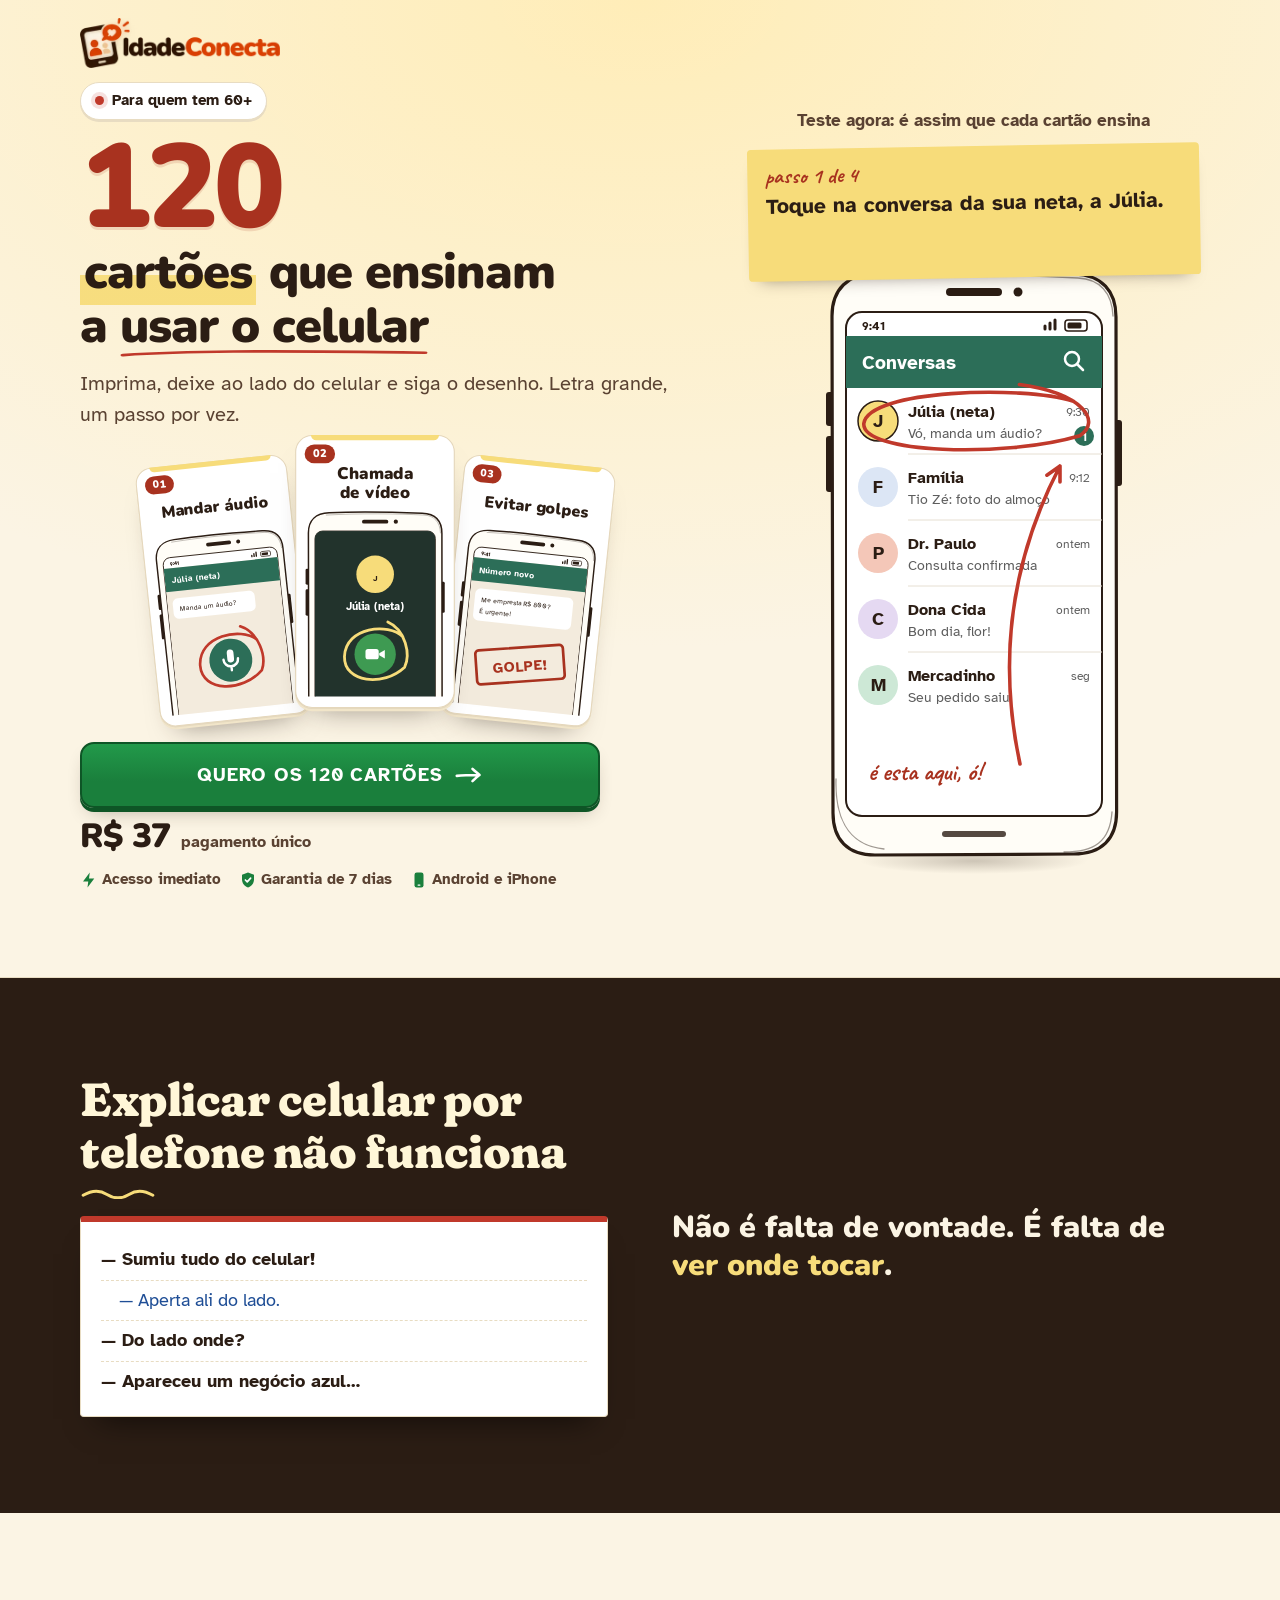
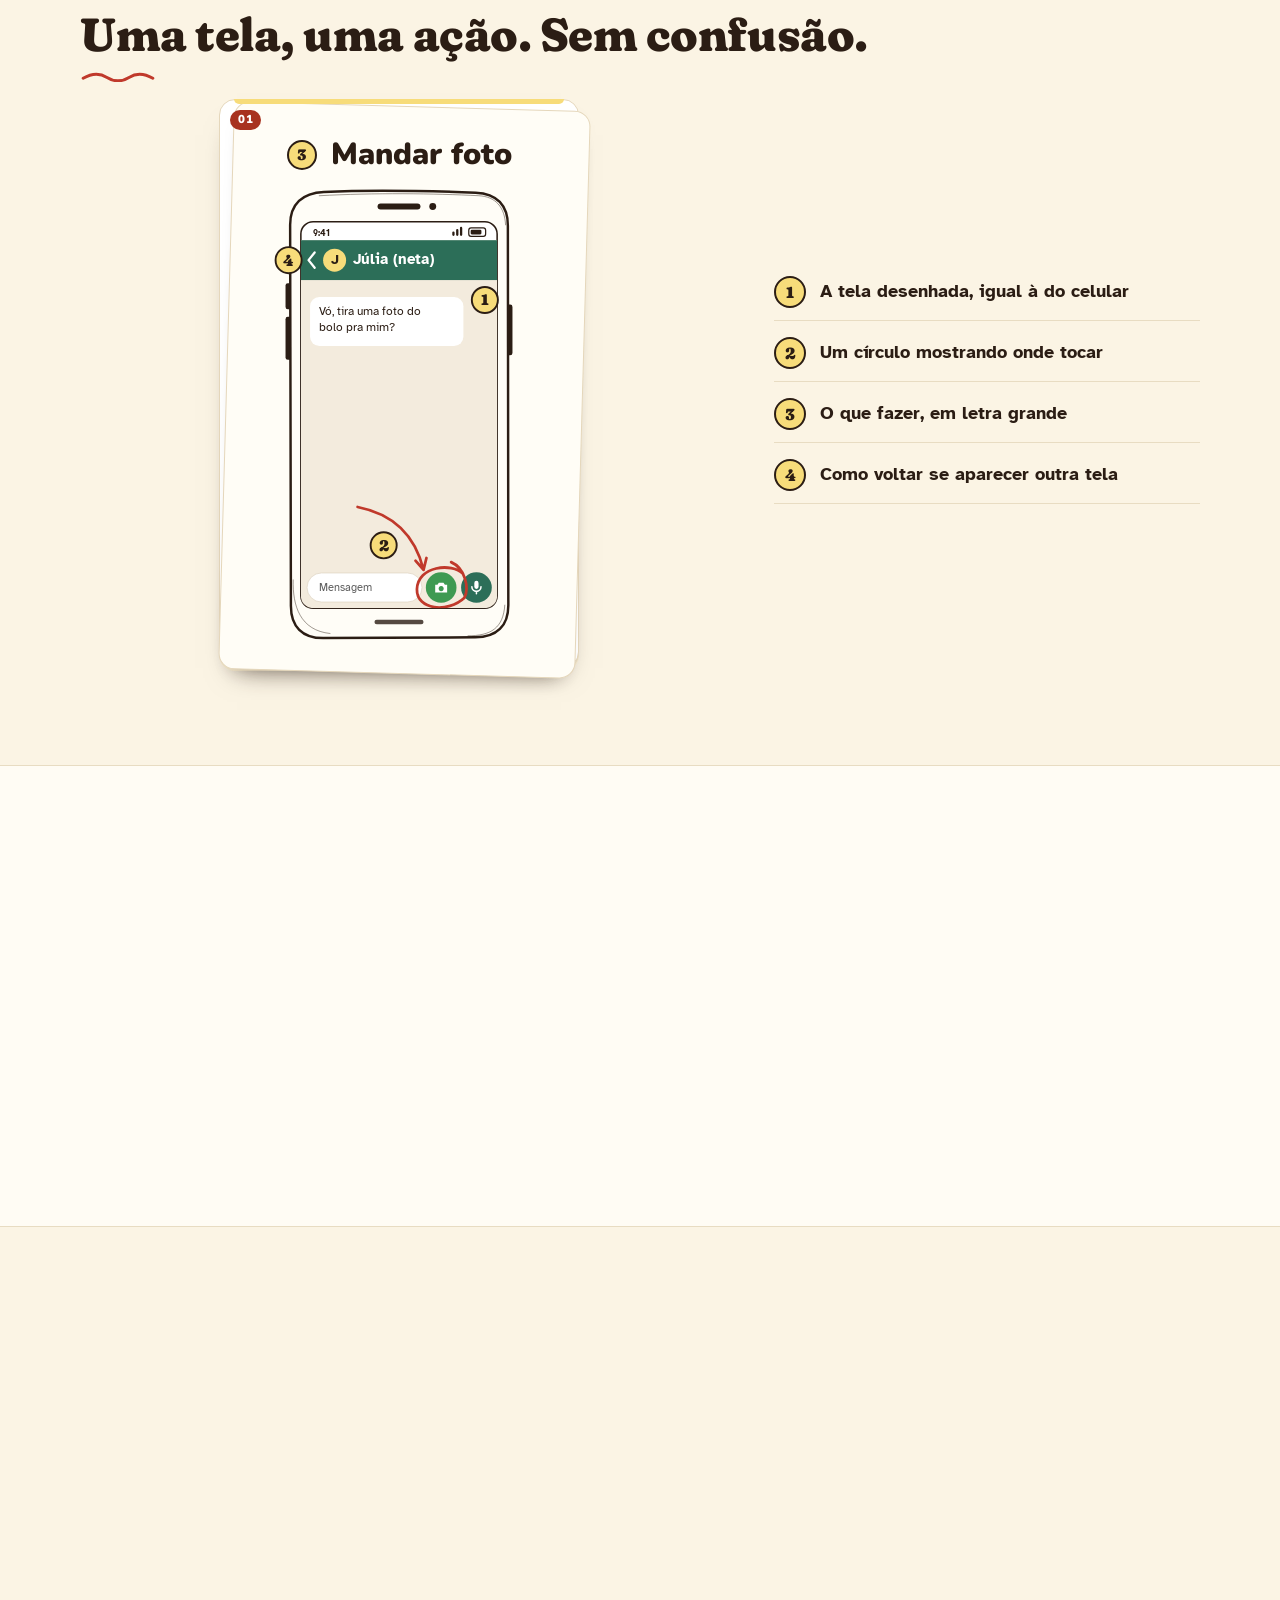
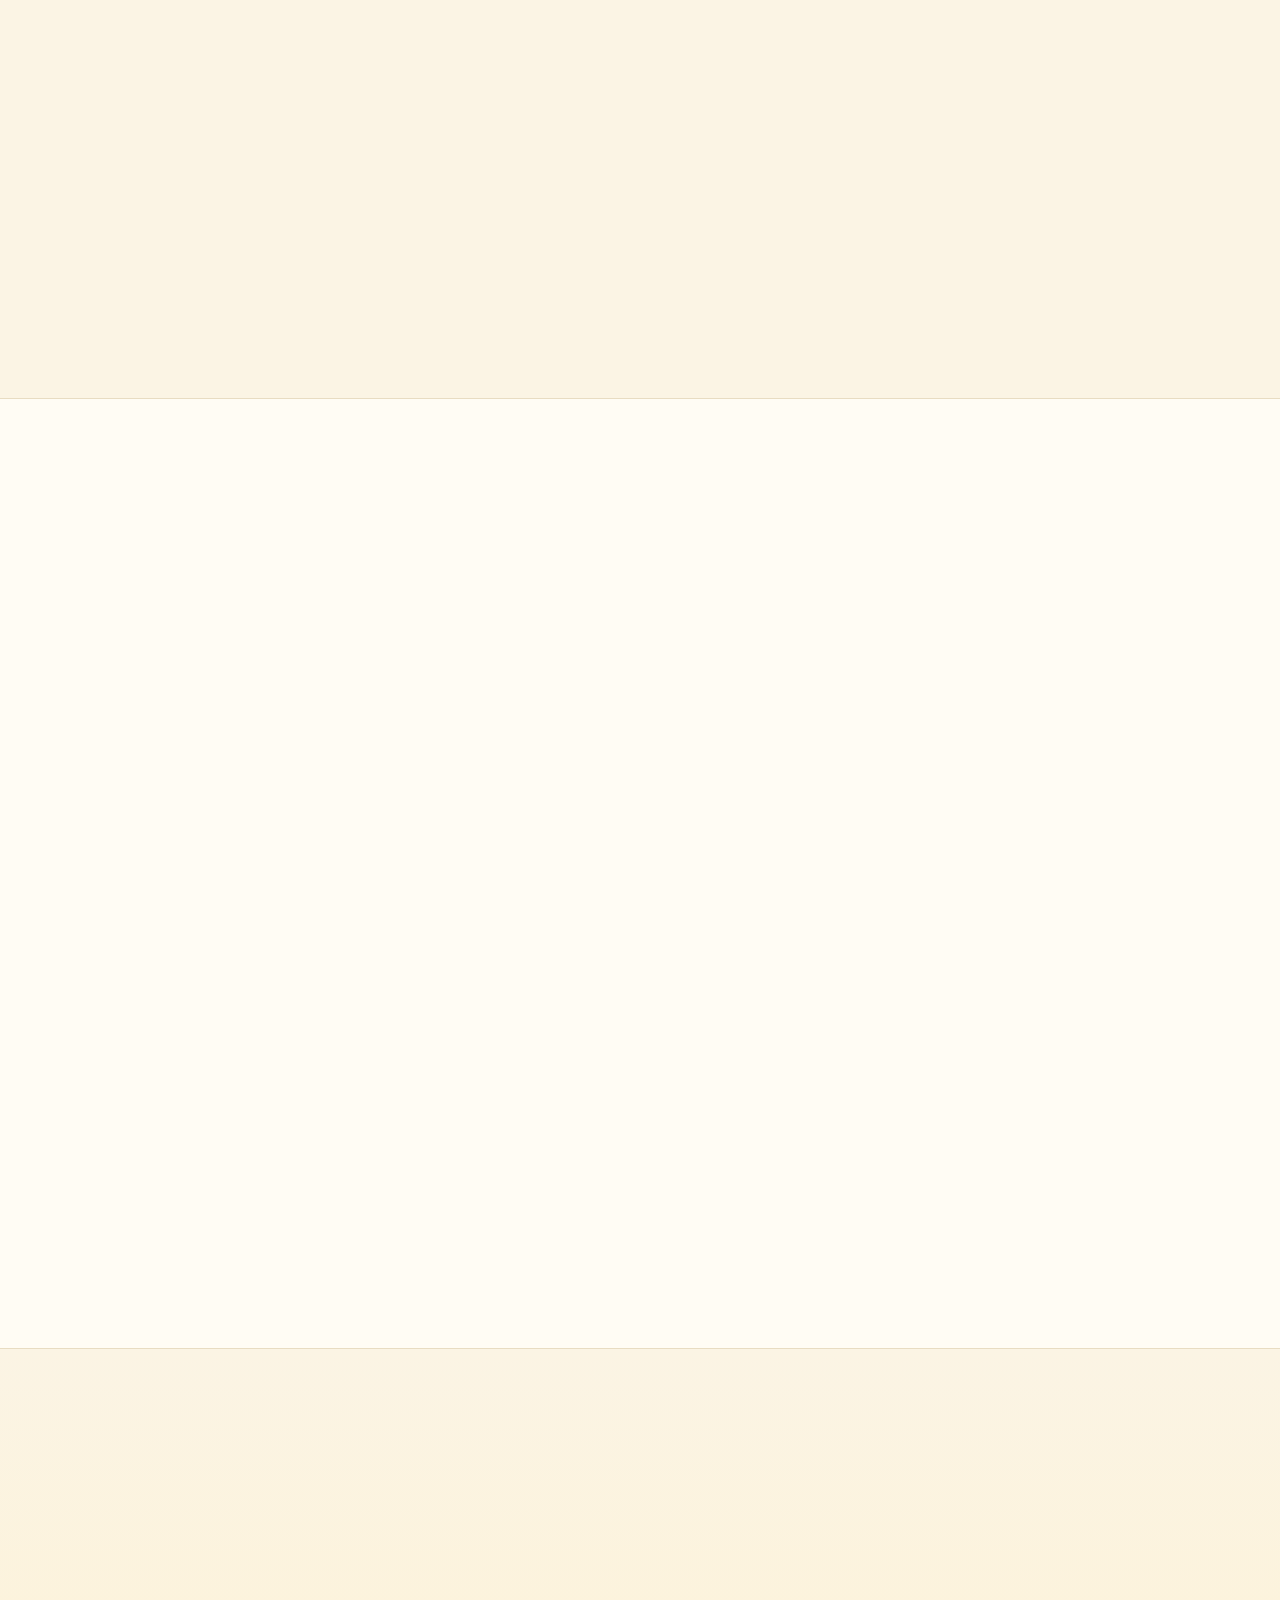
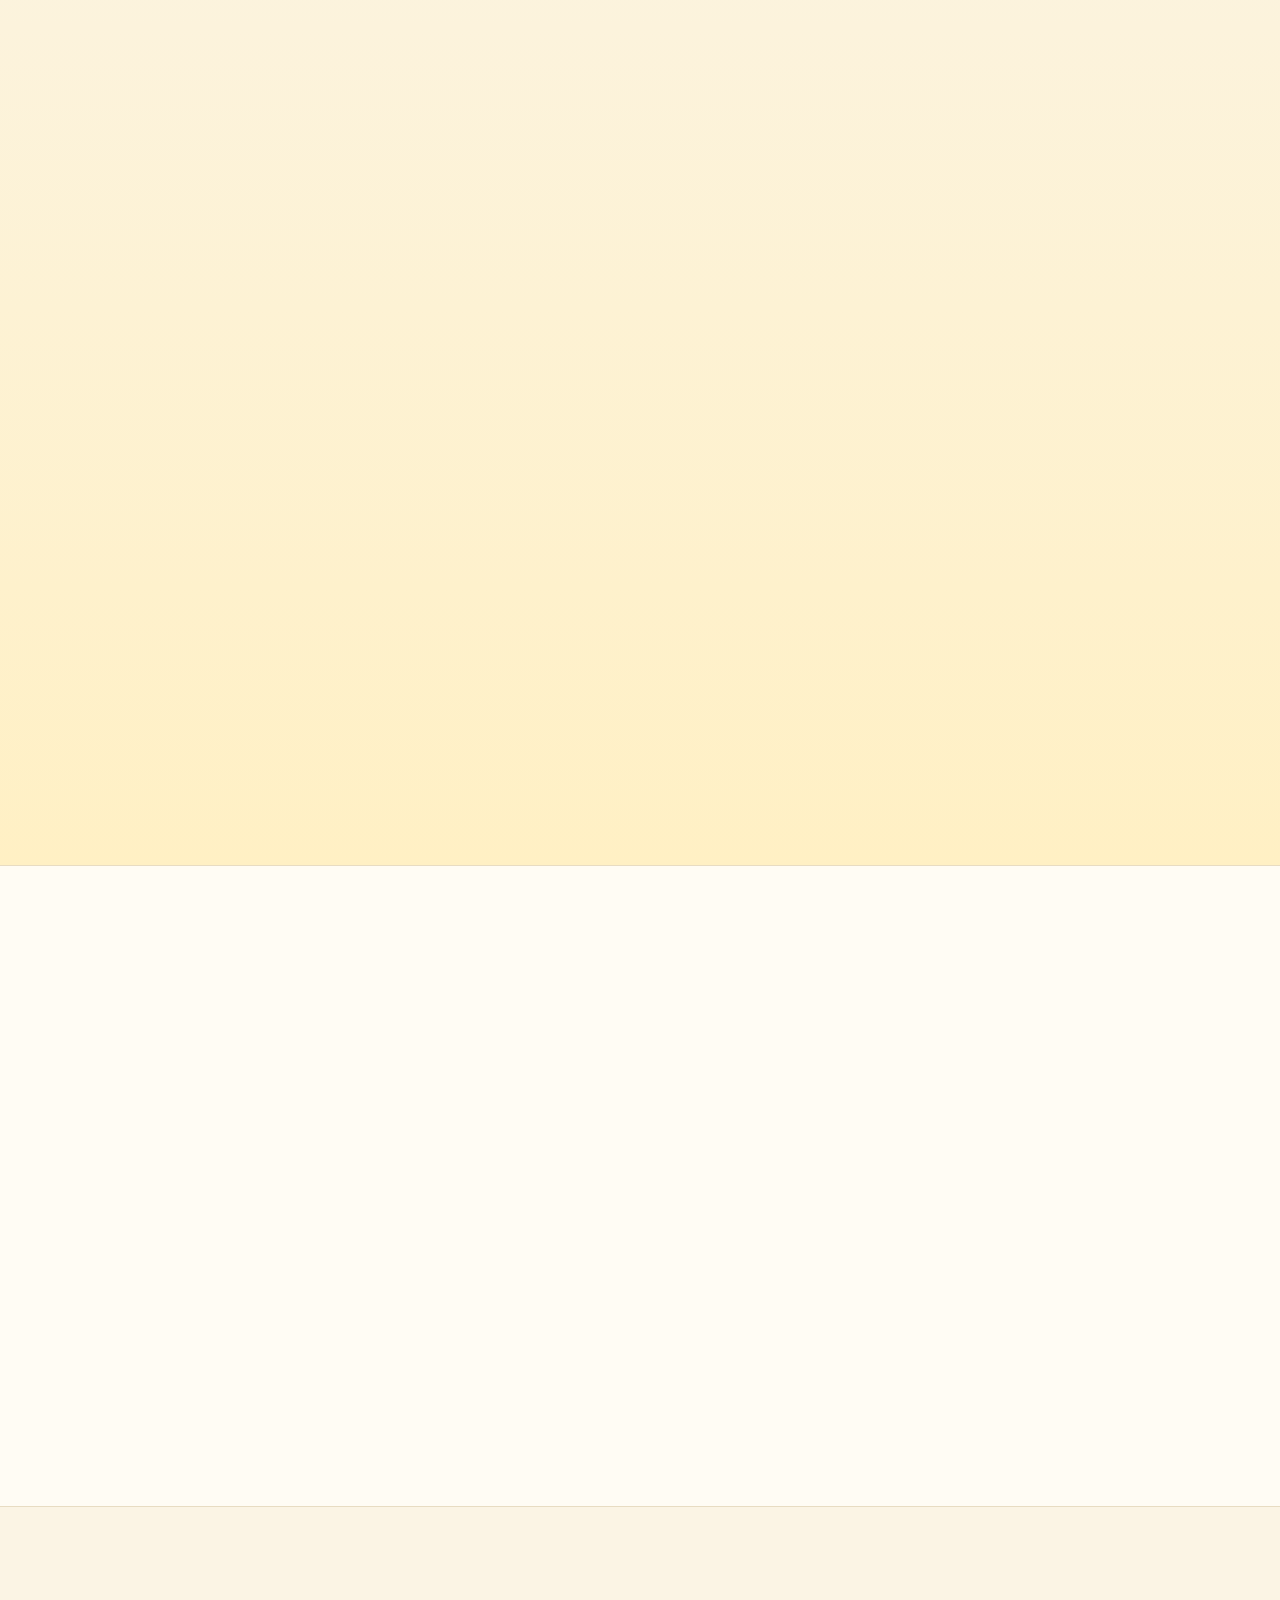
==== commit 72a572d4: "first commit" ====
--- a/index.html
+++ b/index.html
@@ -3,16 +3,16 @@
 <head>
 <meta charset="utf-8">
 <meta name="viewport" content="width=device-width, initial-scale=1">
-<title>Idade Conecta · +500 guias ilustrados para idosos usarem o celular</title>
-<meta name="description" content="+500 guias ilustrados que mostram exatamente onde tocar no celular, em letra grande. Para pessoas idosas aprenderem mensagens, áudio, chamada de vídeo, fotos e a se proteger de golpes.">
+<title>Idade Conecta · 120 cartões que ensinam a usar o celular</title>
+<meta name="description" content="120 cartões ilustrados para imprimir: deixe ao lado do celular e siga o desenho. Letra grande, um passo por vez. Para quem tem 60+.">
 <link rel="canonical" href="https://idadeconecta.vercel.app/">
 <meta name="theme-color" content="#FBF4E4">
 
 <meta property="og:type" content="website">
 <meta property="og:locale" content="pt_BR">
 <meta property="og:site_name" content="Idade Conecta">
-<meta property="og:title" content="Idade Conecta · +500 guias ilustrados para idosos usarem o celular">
-<meta property="og:description" content="Cada guia mostra a tela do celular desenhada, com um círculo onde tocar e a explicação em letra grande.">
+<meta property="og:title" content="Idade Conecta · 120 cartões que ensinam a usar o celular">
+<meta property="og:description" content="Imprima, deixe ao lado do celular e siga o desenho. Letra grande, um passo por vez.">
 <meta property="og:url" content="https://idadeconecta.vercel.app/">
 <meta property="og:image" content="https://idadeconecta.vercel.app/assets/og-image.jpg">
 <meta property="og:image:width" content="1200">
@@ -41,7 +41,7 @@
   })(window, document);
   fbq('init', '2001062227476766');
   fbq('track', 'PageView');
-  fbq('track', 'ViewContent', { value: 19.90, currency: 'BRL', content_name: 'Idade Conecta: +500 guias ilustrados + 4 bônus' });
+  fbq('track', 'ViewContent', { value: 37, currency: 'BRL', content_name: 'Idade Conecta: 120 cartões ilustrados + 3 bônus' });
 </script>
 <noscript><img height="1" width="1" style="display:none" alt="" src="https://www.facebook.com/tr?id=2001062227476766&ev=PageView&noscript=1"></noscript>
 
@@ -97,17 +97,19 @@
 <section class="hero" id="topo">
   <div class="wrap hero__grid">
     <div class="hero__copy">
-      <p class="eyebrow eyebrow--desk"><span class="eyebrow__dot" aria-hidden="true"></span>Para pais e avós com 60+</p>
+      <p class="eyebrow eyebrow--desk"><span class="eyebrow__dot" aria-hidden="true"></span>Para quem tem 60+</p>
       <h1 class="hero__title">
-        <span class="hero__num">+500</span>
-        <span class="hl">guias ilustrados</span> para pessoas idosas mexerem no celular <span class="u">sozinhas</span>
+        <span class="hero__num">120</span>
+        <span class="hl">cartões</span> que ensinam a <span class="u">usar o celular</span>
       </h1>
-      <p class="lead">Cada guia mostra a tela do celular desenhada, com um círculo onde tocar e a explicação em letra grande.</p>
-
-      <div class="fan" role="group" aria-label="Exemplos de guias">
-        <figure class="fan__card" style="--r:-6deg">
+      <p class="lead">Imprima, deixe ao lado do celular e siga o desenho. Letra grande, um passo por vez.</p>
+
+      <div class="fan" role="group" aria-label="Exemplos de cartões">
+        <figure class="fan__card pcard" style="--r:-6deg">
+          <span class="pcard__n" aria-hidden="true">01</span>
+          <figcaption class="pcard__title">Mandar áudio</figcaption>
           <!-- TROCAR: ilustração real do guia -->
-          <svg class="fan__phone" viewBox="0 0 300 400" role="img" aria-label="Guia: como mandar áudio">
+          <svg class="fan__phone" viewBox="0 0 300 400" role="img" aria-label="Cartão: mandar áudio">
             <use href="#phone" width="300" height="600"/>
             <g clip-path="url(#clip-scr)">
               <rect x="22" y="72" width="256" height="340" fill="#F3EBDD"/>
@@ -120,11 +122,12 @@
               <path class="pen" data-circle="150 290 68 64"/>
             </g>
           </svg>
-          <figcaption>Mandar áudio</figcaption>
         </figure>
-        <figure class="fan__card fan__card--mid" style="--r:0deg">
+        <figure class="fan__card pcard fan__card--mid" style="--r:0deg">
+          <span class="pcard__n" aria-hidden="true">02</span>
+          <figcaption class="pcard__title">Chamada de vídeo</figcaption>
           <!-- TROCAR: ilustração real do guia -->
-          <svg class="fan__phone" viewBox="0 0 300 400" role="img" aria-label="Guia: como atender chamada de vídeo">
+          <svg class="fan__phone" viewBox="0 0 300 400" role="img" aria-label="Cartão: chamada de vídeo">
             <use href="#phone" width="300" height="600"/>
             <g clip-path="url(#clip-scr)">
               <rect x="22" y="48" width="256" height="364" fill="#22332C"/>
@@ -135,11 +138,12 @@
               <path class="pen pen--light" data-circle="150 310 64 60"/>
             </g>
           </svg>
-          <figcaption>Chamada de vídeo</figcaption>
         </figure>
-        <figure class="fan__card" style="--r:6deg">
+        <figure class="fan__card pcard" style="--r:6deg">
+          <span class="pcard__n" aria-hidden="true">03</span>
+          <figcaption class="pcard__title">Evitar golpes</figcaption>
           <!-- TROCAR: ilustração real do guia -->
-          <svg class="fan__phone" viewBox="0 0 300 400" role="img" aria-label="Guia: como reconhecer golpe">
+          <svg class="fan__phone" viewBox="0 0 300 400" role="img" aria-label="Cartão: evitar golpes">
             <use href="#phone" width="300" height="600"/>
             <g clip-path="url(#clip-scr)">
               <rect x="22" y="72" width="256" height="340" fill="#F3EBDD"/>
@@ -154,13 +158,11 @@
               </g>
             </g>
           </svg>
-          <figcaption>Evitar golpes</figcaption>
         </figure>
       </div>
-      <p class="fan__more hand">…e mais de 490 guias assim</p>
-
-      <a class="btn-cta" id="heroCta" href="#oferta-card"><span>QUERO OS +500 GUIAS</span> <svg aria-hidden="true" viewBox="0 0 32 20"><path d="M2 11c8-1 17-1 26-1M20 3c3 3 6 5 8 7-3 2-5 4-8 7" fill="none" stroke="currentColor" stroke-width="3" stroke-linecap="round" stroke-linejoin="round"/></svg></a>
-      <p class="price-line"><b>R$ 19,90</b><span>pagamento único</span><span>sem mensalidade</span></p>
+
+      <a class="btn-cta btn-cta--pulse" id="heroCta" href="#oferta-card"><span>QUERO OS 120 CARTÕES</span> <svg aria-hidden="true" viewBox="0 0 32 20"><path d="M2 11c8-1 17-1 26-1M20 3c3 3 6 5 8 7-3 2-5 4-8 7" fill="none" stroke="currentColor" stroke-width="3" stroke-linecap="round" stroke-linejoin="round"/></svg></a>
+      <p class="hero-price"><b>R$ 37</b><span>pagamento único</span></p>
       <ul class="trust" role="list">
         <li><svg viewBox="0 0 24 24" aria-hidden="true"><path d="M13 2L4 14h7l-1 8 9-12h-7z" fill="currentColor"/></svg>Acesso imediato</li>
         <li><svg viewBox="0 0 24 24" aria-hidden="true"><path d="M12 2l8 3v6c0 5.5-3.5 9.5-8 11-4.5-1.5-8-5.5-8-11V5z" fill="currentColor"/><path d="M8.5 12l2.5 2.5 4.5-5" fill="none" stroke="#fff" stroke-width="2.2" stroke-linecap="round" stroke-linejoin="round"/></svg>Garantia de 7 dias</li>
@@ -170,7 +172,7 @@
 
     <!-- SIMULADOR INTERATIVO -->
     <div class="sim" id="simulador">
-      <p class="sim__label">Teste agora: é assim que cada guia ensina</p>
+      <p class="sim__label">Teste agora: é assim que cada cartão ensina</p>
       <div class="sim__note" id="simNote">
         <p class="sim__step" id="simStep">passo 1 de 4</p>
         <p class="sim__say" id="simSay" aria-live="polite">Toque na conversa da sua neta, a Júlia.</p>
@@ -283,54 +285,38 @@
 </section>
 
 <!-- ============ 2. A DOR ============ -->
-<section class="pain sec-alt" id="dor" aria-labelledby="dor-t">
+<section class="pain pain--dark" id="dor" aria-labelledby="dor-t">
   <div class="wrap">
     <div class="pain__grid">
       <div>
-        <h2 id="dor-t">Explicar celular por telefone não funciona.</h2>
+        <h2 id="dor-t">Explicar celular por telefone não funciona</h2>
         <figure class="memo" data-reveal>
-          <figcaption class="memo__head">Essa ligação te parece familiar?</figcaption>
           <ol class="call">
-            <li class="call__mom">— Filho, sumiu tudo do celular!</li>
-            <li class="call__son">— Calma, mãe. Aperta ali do lado.</li>
+            <li class="call__mom">— Sumiu tudo do celular!</li>
+            <li class="call__son">— Aperta ali do lado.</li>
             <li class="call__mom">— Do lado onde?</li>
-            <li class="call__son">— Do lado direito… não, do outro lado.</li>
-            <li class="call__mom">— Apareceu um negócio azul.</li>
-            <li class="call__son">— Que negócio azul, mãe?</li>
+            <li class="call__mom">— Apareceu um negócio azul…</li>
           </ol>
         </figure>
       </div>
       <div class="pain__text">
-        <p class="big-p">Não é falta de vontade de aprender. Ela só precisa <b class="hl">ver onde apertar</b>. É exatamente isso que o guia mostra.</p>
-        <p class="list-title">Se você vive isso, o guia é para você:</p>
-        <ul class="xlist" role="list">
-          <li>Explica a mesma coisa toda semana e ela esquece de novo</li>
-          <li>Recebe ligação desesperada no meio do trabalho</li>
-          <li>Tem medo de ele cair no golpe do falso filho ou do falso banco</li>
-          <li>Ela fica de fora do grupo e das fotos da família</li>
-          <li>Ele tem vergonha de perguntar outra vez</li>
-        </ul>
+        <p class="big-p">Não é falta de vontade. É falta de <b class="hl">ver onde tocar</b>.</p>
       </div>
     </div>
-    <div class="sec-cta">
-      <p class="sec-cta__lead">Chega de explicar por telefone</p>
-      <a class="btn-cta" href="#oferta-card"><span>QUERO OS +500 GUIAS</span> <svg aria-hidden="true" viewBox="0 0 32 20"><path d="M2 11c8-1 17-1 26-1M20 3c3 3 6 5 8 7-3 2-5 4-8 7" fill="none" stroke="currentColor" stroke-width="3" stroke-linecap="round" stroke-linejoin="round"/></svg></a>
-      <p class="price-line"><b>R$ 19,90</b><span>pagamento único</span><span>acesso imediato</span></p>
-    </div>
-  </div>
-</section>
-
-<!-- ============ 3. COMO FUNCIONA ============ -->
+  </div>
+</section>
+
+<!-- ============ 3. COMO É UM CARTÃO ============ -->
 <section class="how" id="como-funciona" aria-labelledby="how-t">
   <div class="wrap">
     <h2 id="how-t">Uma tela, uma ação. Sem confusão.</h2>
-    <p class="sec-sub">Cada guia ensina uma tarefa, uma tela por vez. Seu pai ou sua mãe olha o desenho, toca no lugar marcado e pronto.</p>
-
     <div class="how__grid">
-      <div class="guide-page" data-reveal>
-        <div class="guide-page__phone">
-          <!-- TROCAR: ilustração real do guia -->
-          <svg class="phone-svg" viewBox="0 0 300 600" role="img" aria-label="Exemplo de página do guia: celular desenhado com o botão da câmera marcado por um círculo e uma seta">
+      <figure class="guide-card pcard pcard--stack" data-reveal>
+        <span class="pcard__n" aria-hidden="true">01</span>
+        <figcaption class="guide-card__title"><span class="num-h">3</span>Mandar foto</figcaption>
+        <div class="guide-card__phone">
+          <!-- TROCAR: ilustração real do cartão -->
+          <svg class="phone-svg" viewBox="0 0 300 600" role="img" aria-label="Cartão de exemplo: celular desenhado com o botão da câmera marcado por um círculo">
             <use href="#phone" width="300" height="600"/>
             <g clip-path="url(#clip-scr)">
               <rect x="22" y="72" width="256" height="480" fill="#F3EBDD"/>
@@ -352,63 +338,87 @@
             </g>
             <g class="num"><circle cx="262" cy="150" r="17"/><text x="262" y="157">1</text></g>
             <g class="num"><circle cx="130" cy="470" r="17"/><text x="130" y="477">2</text></g>
+            <g class="num"><circle cx="6" cy="98" r="17"/><text x="6" y="105">4</text></g>
           </svg>
         </div>
-        <div class="guide-page__text">
-          <p class="guide-page__step">passo 3</p>
-          <p class="guide-page__say"><span class="num-h">3</span>Toque no círculo verde</p>
-          <p class="guide-page__then"><span class="num-h">4</span>Vai abrir a câmera</p>
-          <p class="guide-page__oops"><span class="num-h">5</span><b>Se der errado:</b> Apareceu outra tela? Toque na seta para voltar <svg aria-hidden="true" viewBox="0 0 24 24" width="22" height="22"><path d="M15 5l-7 7 7 7" fill="none" stroke="currentColor" stroke-width="3" stroke-linecap="round" stroke-linejoin="round"/></svg></p>
-        </div>
-      </div>
+      </figure>
 
       <ol class="how__list">
-        <li><span class="num-h">1</span><span><b>A tela desenhada</b>, igual à do celular</span></li>
-        <li><span class="num-h">2</span><span><b>Um círculo</b> mostrando onde tocar</span></li>
-        <li><span class="num-h">3</span><span><b>O que fazer</b>, em letra grande</span></li>
-        <li><span class="num-h">4</span><span><b>O que vai acontecer</b> depois do toque</span></li>
-        <li><span class="num-h">5</span><span><b>Como voltar</b> se aparecer outra tela</span></li>
+        <li><span class="num-h">1</span><span>A tela desenhada, igual à do celular</span></li>
+        <li><span class="num-h">2</span><span>Um círculo mostrando onde tocar</span></li>
+        <li><span class="num-h">3</span><span>O que fazer, em letra grande</span></li>
+        <li><span class="num-h">4</span><span>Como voltar se aparecer outra tela</span></li>
       </ol>
     </div>
   </div>
 </section>
 
-<!-- ============ 4. O QUE TEM DENTRO ============ -->
-<section class="index-sec sec-alt" id="indice" aria-labelledby="idx-t">
+<!-- ============ 4. COMO USAR ============ -->
+<section class="use sec-alt" id="como-usar" aria-labelledby="use-t">
   <div class="wrap">
-    <h2 id="idx-t">O que seus pais vão aprender</h2>
-    <p class="sec-sub">São +500 guias ilustrados, organizados em 10 capítulos.</p>
+    <h2 id="use-t">É só imprimir e usar</h2>
+    <ol class="use__grid" role="list">
+      <li class="use__step">
+        <svg class="use__icon" viewBox="0 0 64 64" aria-hidden="true"><rect x="16" y="6" width="32" height="16" rx="2" fill="#fff" stroke="#2B1D14" stroke-width="3"/><rect x="6" y="20" width="52" height="24" rx="6" fill="#F7DC7A" stroke="#2B1D14" stroke-width="3"/><rect x="16" y="36" width="32" height="22" rx="2" fill="#fff" stroke="#2B1D14" stroke-width="3"/><path d="M22 44h20M22 50h14" stroke="#C0392B" stroke-width="3" stroke-linecap="round"/><circle cx="49" cy="29" r="2.5" fill="#1A7F3C"/></svg>
+        <h3><span class="use__n">1.</span> Imprima</h3>
+        <p>Qualquer impressora. 4 cartões por folha.</p>
+      </li>
+      <li class="use__step">
+        <svg class="use__icon" viewBox="0 0 64 64" aria-hidden="true"><path d="M8 8h30v40H8z" fill="#fff" stroke="#2B1D14" stroke-width="3" stroke-dasharray="5 4"/><circle cx="40" cy="48" r="7" fill="none" stroke="#C0392B" stroke-width="3"/><circle cx="54" cy="40" r="7" fill="none" stroke="#C0392B" stroke-width="3"/><path d="M45 43l12-26M50 35L30 16" stroke="#2B1D14" stroke-width="3.5" stroke-linecap="round"/></svg>
+        <h3><span class="use__n">2.</span> Recorte</h3>
+        <p>Leva poucos minutos.</p>
+      </li>
+      <li class="use__step">
+        <svg class="use__icon" viewBox="0 0 64 64" aria-hidden="true"><rect x="6" y="8" width="24" height="46" rx="5" fill="#fff" stroke="#2B1D14" stroke-width="3"/><path d="M14 13h8" stroke="#2B1D14" stroke-width="3" stroke-linecap="round"/><rect x="34" y="16" width="24" height="32" rx="4" fill="#FFF6D8" stroke="#2B1D14" stroke-width="3" transform="rotate(6 46 32)"/><circle cx="46" cy="30" r="6" fill="none" stroke="#C0392B" stroke-width="3"/><path d="M40 41h12" stroke="#2B1D14" stroke-width="3" stroke-linecap="round"/></svg>
+        <h3><span class="use__n">3.</span> Deixe ao lado do celular</h3>
+        <p>Na hora da dúvida, é só olhar.</p>
+      </li>
+    </ol>
+  </div>
+</section>
+
+<!-- ============ 5. O QUE VEM ============ -->
+<section class="index-sec" id="indice" aria-labelledby="idx-t">
+  <div class="wrap">
+    <h2 id="idx-t">120 cartões em 10 temas</h2>
     <ol class="toc">
-      <li><span class="toc__n" aria-hidden="true">01</span><span><b>Conhecendo o celular</b><span class="toc__d">botões, tela inicial, notificações, carregar</span></span></li>
-      <li><span class="toc__n" aria-hidden="true">02</span><span><b>Fácil de ver e ouvir</b><span class="toc__d">aumentar letra, volume, brilho</span></span></li>
-      <li><span class="toc__n" aria-hidden="true">03</span><span><b>Ligações e contatos</b><span class="toc__d">ligar, salvar contato, favoritos, bloquear número</span></span></li>
-      <li><span class="toc__n" aria-hidden="true">04</span><span><b>App de mensagens completo</b><span class="toc__d">mensagem, áudio, foto, figurinha, grupo da família, apagar mensagem</span></span></li>
-      <li><span class="toc__n" aria-hidden="true">05</span><span><b>Chamada de vídeo</b><span class="toc__d">fazer, atender, virar a câmera, chamada em grupo</span></span></li>
-      <li><span class="toc__n" aria-hidden="true">06</span><span><b>Câmera e fotos</b><span class="toc__d">tirar foto, selfie, ver, apagar, mandar para a família</span></span></li>
-      <li><span class="toc__n" aria-hidden="true">07</span><span><b>Internet e Wi-Fi</b><span class="toc__d">conectar no Wi-Fi, dados móveis, vídeos, pesquisar</span></span></li>
-      <li><span class="toc__n" aria-hidden="true">08</span><span><b>Apps do dia a dia</b><span class="toc__d">gov.br, Meu INSS, mapas, agendamentos</span></span></li>
-      <li><span class="toc__n" aria-hidden="true">09</span><span><b>Deu problema?</b><span class="toc__d">celular travado, sem som, tela girou, memória cheia</span></span></li>
-      <li class="toc__shield"><span class="toc__n" aria-hidden="true">10</span><span><b>Escudo antigolpe</b><span class="toc__d">sinais de golpe, proteção da conta, links suspeitos</span></span></li>
+      <li><span class="toc__n" aria-hidden="true">01</span><span><b>Conhecendo o celular</b></span></li>
+      <li><span class="toc__n" aria-hidden="true">02</span><span><b>Letra, volume e brilho</b></span></li>
+      <li><span class="toc__n" aria-hidden="true">03</span><span><b>Ligações e contatos</b></span></li>
+      <li><span class="toc__n" aria-hidden="true">04</span><span><b>Mensagens e áudio</b></span></li>
+      <li><span class="toc__n" aria-hidden="true">05</span><span><b>Chamada de vídeo</b></span></li>
+      <li><span class="toc__n" aria-hidden="true">06</span><span><b>Câmera e fotos</b></span></li>
+      <li><span class="toc__n" aria-hidden="true">07</span><span><b>Internet e Wi-Fi</b></span></li>
+      <li><span class="toc__n" aria-hidden="true">08</span><span><b>gov.br, Meu INSS e mapas</b></span></li>
+      <li><span class="toc__n" aria-hidden="true">09</span><span><b>Deu problema?</b></span></li>
+      <li class="toc__shield"><span class="toc__n" aria-hidden="true">10</span><span><b>Golpes</b></span></li>
     </ol>
-  </div>
-</section>
-
-<!-- ============ 5. ESPIADINHA (carrossel) ============ -->
-<section class="peek" id="espiadinha" aria-labelledby="peek-t">
+    <div class="mid-cta">
+      <a class="btn-cta" href="checkout.html"><span>QUERO OS 120 CARTÕES</span> <svg aria-hidden="true" viewBox="0 0 32 20"><path d="M2 11c8-1 17-1 26-1M20 3c3 3 6 5 8 7-3 2-5 4-8 7" fill="none" stroke="currentColor" stroke-width="3" stroke-linecap="round" stroke-linejoin="round"/></svg></a>
+      <p class="price-line"><b>R$ 37</b><span>pagamento único</span></p>
+    </div>
+  </div>
+</section>
+
+<!-- ============ 6. VEJA ALGUNS CARTÕES (carrossel) ============ -->
+<section class="peek sec-alt" id="espiadinha" aria-labelledby="peek-t">
   <div class="wrap">
     <div class="peek__head">
-      <h2 id="peek-t">Veja alguns guias por dentro</h2>
+      <h2 id="peek-t">Veja alguns cartões</h2>
       <div class="peek__ctrl">
-        <button class="round-btn" type="button" data-peek="-1" aria-label="Página anterior"><svg viewBox="0 0 24 24" aria-hidden="true"><path d="M15 5l-7 7 7 7" fill="none" stroke="currentColor" stroke-width="3" stroke-linecap="round" stroke-linejoin="round"/></svg></button>
+        <button class="round-btn" type="button" data-peek="-1" aria-label="Cartão anterior"><svg viewBox="0 0 24 24" aria-hidden="true"><path d="M15 5l-7 7 7 7" fill="none" stroke="currentColor" stroke-width="3" stroke-linecap="round" stroke-linejoin="round"/></svg></button>
         <span class="peek__count hand" aria-hidden="true"><span id="peekNow">1</span> de <span id="peekAll">7</span></span>
-        <button class="round-btn" type="button" data-peek="1" aria-label="Próxima página"><svg viewBox="0 0 24 24" aria-hidden="true"><path d="M9 5l7 7-7 7" fill="none" stroke="currentColor" stroke-width="3" stroke-linecap="round" stroke-linejoin="round"/></svg></button>
+        <button class="round-btn" type="button" data-peek="1" aria-label="Próximo cartão"><svg viewBox="0 0 24 24" aria-hidden="true"><path d="M9 5l7 7-7 7" fill="none" stroke="currentColor" stroke-width="3" stroke-linecap="round" stroke-linejoin="round"/></svg></button>
       </div>
     </div>
   </div>
-
-  <ul class="peek__track" id="peekTrack" role="list" tabindex="0" aria-label="Exemplos de páginas do guia. Deslize para o lado para ver mais.">
-    <li class="sheet" style="--r:-1.2deg">
+  </div>
+
+  <ul class="peek__track" id="peekTrack" role="list" tabindex="0" aria-label="Exemplos de cartões. Deslize para o lado para ver mais.">
+    <li class="sheet pcard" style="--r:-1.2deg">
       <figure>
+        <span class="pcard__n" aria-hidden="true">01</span>
+        <figcaption class="pcard__title">Mandar foto</figcaption>
         <!-- TROCAR: ilustração real do guia -->
         <svg class="phone-svg" viewBox="0 0 300 600" role="img" aria-label="Tela de escolher foto, com a foto marcada e uma seta apontando o botão de enviar">
           <use href="#phone" width="300" height="600"/>
@@ -429,15 +439,15 @@
             <circle cx="247" cy="525" r="21" fill="#2C6E58"/><use href="#i-send" x="236" y="514" width="22" height="22" color="#fff"/>
             <path class="pen" data-circle="247 525 31 29"/>
             <path class="pen" data-arrow="120 420 222 504 -.3"/>
-            <text x="44" y="396" class="hw">agora é só enviar</text>
           </g>
         </svg>
-        <figcaption class="hand">Mandando foto para a neta</figcaption>
       </figure>
     </li>
 
-    <li class="sheet" style="--r:1deg">
+    <li class="sheet pcard" style="--r:1deg">
       <figure>
+        <span class="pcard__n" aria-hidden="true">02</span>
+        <figcaption class="pcard__title">Aumentar a letra</figcaption>
         <!-- TROCAR: ilustração real do guia -->
         <svg class="phone-svg" viewBox="0 0 300 600" role="img" aria-label="Tela de ajustes com a barra do tamanho da letra e uma seta mostrando para arrastar para a direita">
           <use href="#phone" width="300" height="600"/>
@@ -459,15 +469,15 @@
             <text x="50" y="432" font-size="24" font-weight="700" fill="#2B1D14">a letra</text>
             <path class="pen" data-circle="120 297 22 20"/>
             <path class="pen" data-arrow="132 330 220 330 .12"/>
-            <text x="120" y="480" class="hw">arraste para cá</text>
           </g>
         </svg>
-        <figcaption class="hand">Aumentando a letra</figcaption>
       </figure>
     </li>
 
-    <li class="sheet" style="--r:-.6deg">
+    <li class="sheet pcard" style="--r:-.6deg">
       <figure>
+        <span class="pcard__n" aria-hidden="true">03</span>
+        <figcaption class="pcard__title">Atender chamada de vídeo</figcaption>
         <!-- TROCAR: ilustração real do guia -->
         <svg class="phone-svg" viewBox="0 0 300 600" role="img" aria-label="Tela de chamada de vídeo chegando, com o botão verde de atender marcado">
           <use href="#phone" width="300" height="600"/>
@@ -483,15 +493,15 @@
             <text x="212" y="522" font-size="13" fill="#fff" text-anchor="middle">Atender</text>
             <path class="pen pen--light" data-circle="212 470 40 38"/>
             <path class="pen pen--light" data-arrow="230 360 216 420 .3"/>
-            <text x="164" y="356" class="hw hw--light">este aqui!</text>
           </g>
         </svg>
-        <figcaption class="hand">Atendendo chamada de vídeo</figcaption>
       </figure>
     </li>
 
-    <li class="sheet" style="--r:1.4deg">
+    <li class="sheet pcard" style="--r:1.4deg">
       <figure>
+        <span class="pcard__n" aria-hidden="true">04</span>
+        <figcaption class="pcard__title">Reconhecer golpe</figcaption>
         <!-- TROCAR: ilustração real do guia -->
         <svg class="phone-svg" viewBox="0 0 300 600" role="img" aria-label="Conversa de um número desconhecido pedindo dinheiro com urgência, marcada com o carimbo de golpe">
           <use href="#phone" width="300" height="600"/>
@@ -514,15 +524,15 @@
               <rect x="70" y="364" width="160" height="50" rx="5" fill="none" stroke="#A8321F" stroke-width="2"/>
               <text x="150" y="402" class="t-stamp" font-size="34">GOLPE!</text>
             </g>
-            <text x="58" y="486" class="hw">desconfie e ligue antes</text>
           </g>
         </svg>
-        <figcaption class="hand">Reconhecendo golpe</figcaption>
       </figure>
     </li>
 
-    <li class="sheet" style="--r:-1.6deg">
+    <li class="sheet pcard" style="--r:-1.6deg">
       <figure>
+        <span class="pcard__n" aria-hidden="true">05</span>
+        <figcaption class="pcard__title">Salvar contato</figcaption>
         <!-- TROCAR: ilustração real do guia -->
         <svg class="phone-svg" viewBox="0 0 300 600" role="img" aria-label="Formulário de novo contato com o botão salvar marcado">
           <use href="#phone" width="300" height="600"/>
@@ -540,15 +550,15 @@
             <text x="150" y="431" font-size="18" font-weight="700" fill="#fff" text-anchor="middle">Salvar</text>
             <path class="pen" data-circle="150 425 132 36"/>
             <path class="pen" data-arrow="80 512 110 466 -.3"/>
-            <text x="114" y="518" class="hw">por último</text>
           </g>
         </svg>
-        <figcaption class="hand">Salvando um contato</figcaption>
       </figure>
     </li>
 
-    <li class="sheet" style="--r:.8deg">
+    <li class="sheet pcard" style="--r:.8deg">
       <figure>
+        <span class="pcard__n" aria-hidden="true">06</span>
+        <figcaption class="pcard__title">Conectar no Wi-Fi</figcaption>
         <!-- TROCAR: ilustração real do guia -->
         <svg class="phone-svg" viewBox="0 0 300 600" role="img" aria-label="Lista de redes Wi-Fi com a rede de casa marcada">
           <use href="#phone" width="300" height="600"/>
@@ -567,15 +577,15 @@
             <use href="#i-wifi" x="48" y="344" width="24" height="24" color="#5d5d5d"/><text x="82" y="362" font-size="16" fill="#2B1D14">Padaria Pão Quente</text>
             <path class="pen" data-circle="148 245 114 26"/>
             <path class="pen" data-arrow="160 470 196 278 .22"/>
-            <text x="44" y="462" class="hw">a da sua casa</text>
           </g>
         </svg>
-        <figcaption class="hand">Conectando no Wi-Fi</figcaption>
       </figure>
     </li>
 
-    <li class="sheet" style="--r:-1deg">
+    <li class="sheet pcard" style="--r:-1deg">
       <figure>
+        <span class="pcard__n" aria-hidden="true">07</span>
+        <figcaption class="pcard__title">Aumentar o volume</figcaption>
         <!-- TROCAR: ilustração real do guia -->
         <svg class="phone-svg" viewBox="0 0 300 600" role="img" aria-label="Celular com a barra de volume na tela e uma seta apontando o botão lateral de aumentar o volume">
           <use href="#phone" width="300" height="600"/>
@@ -588,168 +598,41 @@
           </g>
           <path class="pen" data-circle="7 145 14 26"/>
           <path class="pen" data-arrow="170 210 28 148 .25"/>
-          <text x="110" y="260" class="hw">botão de cima</text>
-          <text x="110" y="288" class="hw">= mais alto</text>
         </svg>
-        <figcaption class="hand">Aumentando o volume</figcaption>
       </figure>
     </li>
   </ul>
-</section>
-
-<!-- CTA intermediário -->
-<div class="cta-band">
-  <div class="wrap cta-band__in">
-    <a class="btn-cta" href="checkout.html"><span>QUERO OS +500 GUIAS</span> <svg aria-hidden="true" viewBox="0 0 32 20"><path d="M2 11c8-1 17-1 26-1M20 3c3 3 6 5 8 7-3 2-5 4-8 7" fill="none" stroke="currentColor" stroke-width="3" stroke-linecap="round" stroke-linejoin="round"/></svg></a>
-    <p class="price-line"><b>R$ 19,90</b><span>pagamento único</span><span>garantia de 7 dias</span></p>
-  </div>
-</div>
-
-<!-- ============ 6. ANTES E DEPOIS ============ -->
-<section class="vs sec-alt" id="sem-com" aria-labelledby="vs-t">
-  <div class="wrap">
-    <h2 id="vs-t">Antes e depois do guia</h2>
-    <div class="vs__grid">
-      <div class="vs__col vs__col--without">
-        <h3>Sem o guia</h3>
-        <ul role="list">
-          <li>Você explica tudo de novo toda semana</li>
-          <li>Medo de golpe</li>
-          <li>Vergonha de perguntar</li>
-          <li>Fora do grupo da família</li>
-        </ul>
-      </div>
-      <div class="vs__col vs__col--with">
-        <h3>Com o guia</h3>
-        <ul role="list">
-          <li>Ele consulta o guia sozinho</li>
-          <li>Regras simples contra golpes</li>
-          <li>Aprende no próprio ritmo</li>
-          <li>Manda áudio, foto e faz chamada de vídeo</li>
-        </ul>
-      </div>
-    </div>
-    <div class="sec-cta">
-      <p class="sec-cta__lead">Quero esse “depois” para meus pais</p>
-      <a class="btn-cta" href="#oferta-card"><span>QUERO OS +500 GUIAS</span> <svg aria-hidden="true" viewBox="0 0 32 20"><path d="M2 11c8-1 17-1 26-1M20 3c3 3 6 5 8 7-3 2-5 4-8 7" fill="none" stroke="currentColor" stroke-width="3" stroke-linecap="round" stroke-linejoin="round"/></svg></a>
-      <p class="price-line"><b>R$ 19,90</b><span>pagamento único</span><span>garantia de 7 dias</span></p>
-    </div>
-  </div>
-</section>
-
-<!-- ============ 7. PARA QUEM É ============ -->
-<section class="who" id="para-quem" aria-labelledby="who-t">
-  <div class="wrap">
-    <h2 id="who-t">Para quem é</h2>
-    <ul class="who__grid" role="list">
-      <li><b>Filhos e netos</b> que querem dar autonomia (e sossego) aos pais</li>
-      <li><b>Idosos</b> que querem aprender no próprio ritmo</li>
-      <li><b>Cuidadores</b> e quem trabalha com a terceira idade</li>
-    </ul>
-  </div>
-</section>
-
-<!-- ============ 8. BÔNUS ============ -->
-<section class="bonus sec-alt" id="bonus" aria-labelledby="bonus-t">
-  <div class="wrap">
-    <h2 id="bonus-t">Você também recebe 4 bônus</h2>
-    <ul class="bonus__grid" role="list">
-      <li class="bonus__item">
-        <picture><source srcset="assets/bonus-1-300.webp 300w, assets/bonus-1.webp 600w" sizes="(min-width: 1081px) 250px, (min-width: 600px) 130px, 116px" type="image/webp"><img class="bonus__cover" src="assets/bonus-1.jpg" alt="Capa do Bônus 1: Configuração em 15 minutos" width="600" height="800" loading="lazy" decoding="async"></picture>
-        <div class="bonus__body">
-          <p class="bonus__n">Bônus 1</p>
-          <h3>Configuração em 15 minutos</h3>
-          <p>Deixe o celular “à prova de vovó”: letra grande, tela simples e bloqueio de números desconhecidos.</p>
-        </div>
-      </li>
-      <li class="bonus__item bonus__item--key">
-        <picture><source srcset="assets/bonus-2-300.webp 300w, assets/bonus-2.webp 600w" sizes="(min-width: 1081px) 250px, (min-width: 600px) 130px, 116px" type="image/webp"><img class="bonus__cover" src="assets/bonus-2.jpg" alt="Capa do Bônus 2: Cartão Antigolpe" width="600" height="800" loading="lazy" decoding="async"></picture>
-        <div class="bonus__body">
-          <p class="bonus__n">Bônus 2</p>
-          <h3>Cartão Antigolpe</h3>
-          <p>As regras que evitam os golpes mais comuns, para imprimir e colar na geladeira.</p>
-        </div>
-      </li>
-      <li class="bonus__item">
-        <picture><source srcset="assets/bonus-3-300.webp 300w, assets/bonus-3.webp 600w" sizes="(min-width: 1081px) 250px, (min-width: 600px) 130px, 116px" type="image/webp"><img class="bonus__cover" src="assets/bonus-3.jpg" alt="Capa do Bônus 3: Ficha de contatos de emergência" width="600" height="800" loading="lazy" decoding="async"></picture>
-        <div class="bonus__body">
-          <p class="bonus__n">Bônus 3</p>
-          <h3>Ficha de contatos de emergência</h3>
-          <p>Para preencher e deixar ao lado do telefone.</p>
-        </div>
-      </li>
-      <li class="bonus__item">
-        <picture><source srcset="assets/bonus-4-300.webp 300w, assets/bonus-4.webp 600w" sizes="(min-width: 1081px) 250px, (min-width: 600px) 130px, 116px" type="image/webp"><img class="bonus__cover" src="assets/bonus-4.jpg" alt="Capa do Bônus 4: Folha de missões" width="600" height="800" loading="lazy" decoding="async"></picture>
-        <div class="bonus__body">
-          <p class="bonus__n">Bônus 4</p>
-          <h3>Folha de missões</h3>
-          <p>Pequenos exercícios para treinar, como “mande um áudio para sua neta”.</p>
-        </div>
-      </li>
-    </ul>
-    <div class="sec-cta">
-      <p class="sec-cta__lead">Os 4 bônus vêm junto, sem custo extra</p>
-      <a class="btn-cta" href="#oferta-card"><span>QUERO OS +500 GUIAS</span> <svg aria-hidden="true" viewBox="0 0 32 20"><path d="M2 11c8-1 17-1 26-1M20 3c3 3 6 5 8 7-3 2-5 4-8 7" fill="none" stroke="currentColor" stroke-width="3" stroke-linecap="round" stroke-linejoin="round"/></svg></a>
-      <p class="price-line"><b>R$ 19,90</b><span>pagamento único</span><span>acesso imediato</span></p>
-    </div>
-  </div>
-</section>
-
-<!-- ============ 9. DEPOIMENTOS ============ -->
-<section class="proof" id="depoimentos" aria-labelledby="proof-t">
-  <div class="wrap">
-    <h2 id="proof-t">O que dizem as famílias</h2>
-    <ul class="proof__grid" role="list">
-      <li class="proof__card">
-        <blockquote>
-          <p>“Minha mãe tem 74 anos e vivia com medo de mexer no celular depois que quase caiu num golpe. Comprei o guia, imprimi e encadernei pra ela. Na mesma semana ela já estava me mandando fotos das plantinhas dela e ouvindo os áudios da família sem pedir socorro toda hora.”</p>
-          <footer>— Mariana Silveira, Belo Horizonte/MG</footer>
-        </blockquote>
-      </li>
-      <li class="proof__card">
-        <blockquote>
-          <p>“Pela primeira vez meu avô de 82 anos me ligou por vídeo sozinho no domingo! Os círculos vermelhos mostrando onde tocar tiraram toda a insegurança dele.”</p>
-          <footer>— Lucas Ferreira, neto do Seu Geraldo</footer>
-        </blockquote>
-      </li>
-      <li class="proof__card">
-        <blockquote>
-          <p>“Só a parte do Escudo Antigolpe já pagou o guia dez vezes. Minha sogra recebeu uma mensagem suspeita pedindo dinheiro, lembrou da regra do guia e não transferiu. Recomendo de olhos fechados.”</p>
-          <footer>— Carla Mendonça, Curitiba/PR</footer>
-        </blockquote>
-      </li>
-    </ul>
-  </div>
-</section>
-
-<!-- ============ 10. OFERTA + GARANTIA ============ -->
-<section class="offer sec-alt" id="oferta" aria-labelledby="offer-t">
+
+  <div class="wrap mid-cta">
+    <a class="btn-cta" href="checkout.html"><span>QUERO OS 120 CARTÕES</span> <svg aria-hidden="true" viewBox="0 0 32 20"><path d="M2 11c8-1 17-1 26-1M20 3c3 3 6 5 8 7-3 2-5 4-8 7" fill="none" stroke="currentColor" stroke-width="3" stroke-linecap="round" stroke-linejoin="round"/></svg></a>
+    <p class="price-line"><b>R$ 37</b><span>pagamento único</span></p>
+  </div>
+</section>
+
+<!-- ============ 7. OFERTA + 8. GARANTIA ============ -->
+<section class="offer" id="oferta" aria-labelledby="offer-t">
   <div class="wrap">
     <div class="offer__box" id="oferta-card" data-reveal>
-      <picture><source srcset="assets/logo-440.webp" type="image/webp"><img class="offer__logo" src="assets/logo-440.png" alt="Idade Conecta" width="440" height="110" loading="lazy" decoding="async"></picture>
-      <div class="offer__price">
-        <p class="offer__kicker">Oferta completa</p>
-        <p class="offer__value">R$ 19,90</p>
-        <p class="offer__terms"><span class="nw">pagamento único</span> · <span class="nw">sem mensalidade</span></p>
+      <h2 id="offer-t" class="offer__head">Tudo que você recebe</h2>
+      <div class="offer__body">
+        <ul class="offer__items" role="list">
+          <li class="offer__item offer__item--main"><img src="assets/capa-120.webp" alt="" width="120" height="120" loading="lazy" decoding="async"><span>120 cartões ilustrados para imprimir</span></li>
+          <li class="offer__item"><img src="assets/bonus-1-mini.webp" alt="" width="160" height="213" loading="lazy" decoding="async"><span><b>Bônus:</b> Configuração em 15 minutos</span></li>
+          <li class="offer__item"><img src="assets/bonus-3-mini.webp" alt="" width="160" height="213" loading="lazy" decoding="async"><span><b>Bônus:</b> Ficha de contatos de emergência</span></li>
+          <li class="offer__item"><img src="assets/bonus-4-mini.webp" alt="" width="160" height="213" loading="lazy" decoding="async"><span><b>Bônus:</b> Folha de missões para treinar</span></li>
+        </ul>
+        <div class="offer__price">
+          <p class="offer__value">R$ 37</p>
+          <p class="offer__terms"><span class="nw">pagamento único</span> · <span class="nw">sem mensalidade</span></p>
+        </div>
+        <a class="btn-cta btn-cta--wide btn-cta--pulse" href="checkout.html"><span>QUERO OS 120 CARTÕES</span> <svg aria-hidden="true" viewBox="0 0 32 20"><path d="M2 11c8-1 17-1 26-1M20 3c3 3 6 5 8 7-3 2-5 4-8 7" fill="none" stroke="currentColor" stroke-width="3" stroke-linecap="round" stroke-linejoin="round"/></svg></a>
+        <p class="micro">Acesso imediato no e-mail</p>
+        <ul class="trust trust--offer" role="list">
+        <li><svg viewBox="0 0 24 24" aria-hidden="true"><path d="M13 2L4 14h7l-1 8 9-12h-7z" fill="currentColor"/></svg>Acesso imediato</li>
+        <li><svg viewBox="0 0 24 24" aria-hidden="true"><path d="M12 2l8 3v6c0 5.5-3.5 9.5-8 11-4.5-1.5-8-5.5-8-11V5z" fill="currentColor"/><path d="M8.5 12l2.5 2.5 4.5-5" fill="none" stroke="#fff" stroke-width="2.2" stroke-linecap="round" stroke-linejoin="round"/></svg>Garantia de 7 dias</li>
+        <li><svg viewBox="0 0 24 24" aria-hidden="true"><rect x="6" y="2" width="12" height="20" rx="3" fill="currentColor"/><rect x="10" y="18" width="4" height="1.6" rx=".8" fill="#fff"/></svg>Android e iPhone</li>
+      </ul>
       </div>
-      <h2 id="offer-t">+500 guias ilustrados + 4 bônus</h2>
-      <ul class="checks offer__list" role="list">
-        <li>+500 guias ilustrados, passo a passo</li>
-        <li>Bônus 1: Configuração em 15 minutos</li>
-        <li>Bônus 2: Cartão Antigolpe</li>
-        <li>Bônus 3: Ficha de contatos de emergência</li>
-        <li>Bônus 4: Folha de missões</li>
-        <li>Acesso imediato no seu e-mail. Dá para imprimir e dar de presente</li>
-      </ul>
-      <ul class="offer__covers" role="list" aria-hidden="true">
-        <li><img src="assets/bonus-1-mini.webp" alt="" width="160" height="213" loading="lazy" decoding="async"></li>
-        <li><img src="assets/bonus-2-mini.webp" alt="" width="160" height="213" loading="lazy" decoding="async"></li>
-        <li><img src="assets/bonus-3-mini.webp" alt="" width="160" height="213" loading="lazy" decoding="async"></li>
-        <li><img src="assets/bonus-4-mini.webp" alt="" width="160" height="213" loading="lazy" decoding="async"></li>
-      </ul>
-      <p class="offer__anchor">Custa menos que uma pizza e acaba com os domingos explicando a mesma coisa.</p>
-      <a class="btn-cta btn-cta--wide" href="checkout.html"><span>QUERO OS +500 GUIAS</span> <svg aria-hidden="true" viewBox="0 0 32 20"><path d="M2 11c8-1 17-1 26-1M20 3c3 3 6 5 8 7-3 2-5 4-8 7" fill="none" stroke="currentColor" stroke-width="3" stroke-linecap="round" stroke-linejoin="round"/></svg></a>
-      <p class="micro"><span class="nw">Acesso imediato</span> · <span class="nw">Android e iPhone</span></p>
     </div>
 
     <div class="guarantee" id="garantia" data-reveal>
@@ -761,51 +644,47 @@
       </svg>
       <div>
         <h3>Garantia de 7 dias</h3>
-        <p>Abra, folheie, mostre para quem você ama. Se não gostar, devolvemos 100% do seu dinheiro. Sem perguntas.</p>
+        <p>Imprima, use, teste. Se não gostar, devolvemos 100% do valor.</p>
       </div>
     </div>
   </div>
 </section>
 
-<!-- ============ 11. FAQ ============ -->
-<section class="faq" id="perguntas" aria-labelledby="faq-t">
+<!-- ============ 9. PERGUNTAS ============ -->
+<section class="faq sec-alt" id="perguntas" aria-labelledby="faq-t">
   <div class="wrap">
-    <h2 id="faq-t">Perguntas frequentes</h2>
+    <h2 id="faq-t">Perguntas</h2>
     <div class="faq__list">
       <details class="faq__card">
         <summary>Serve para Android e iPhone?</summary>
-        <p>Sim. As telas mais diferentes têm versões para os dois, e o guia avisa quando um botão pode estar em outro lugar no seu modelo.</p>
+        <p>Sim, os cartões mostram os dois.</p>
       </details>
       <details class="faq__card">
-        <summary>Meu pai tem dificuldade para ler. Funciona?</summary>
-        <p>As explicações são curtas, em letra grande, e o desenho mostra exatamente onde tocar. Muitas vezes, só olhar a imagem já basta.</p>
+        <summary>Preciso de impressora especial?</summary>
+        <p>Não. Qualquer impressora comum, em papel A4.</p>
+      </details>
+      <details class="faq__card">
+        <summary>Quem tem dificuldade para ler consegue usar?</summary>
+        <p>Sim. Letra grande e desenho mostrando onde tocar.</p>
       </details>
       <details class="faq__card">
         <summary>Posso dar de presente?</summary>
-        <p>Pode. O acesso chega no seu e-mail, e você pode enviar o arquivo ou imprimir e entregar.</p>
-      </details>
-      <details class="faq__card">
-        <summary>Ele vai ficar protegido de todos os golpes?</summary>
-        <p>Nenhum guia garante isso, mas ele aprende os sinais e as regras simples que evitam os golpes mais comuns.</p>
+        <p>Pode. Imprima e entregue pronto.</p>
       </details>
       <details class="faq__card">
         <summary>Como recebo?</summary>
-        <p>Imediatamente após o pagamento, no seu e-mail.</p>
+        <p>No e-mail, logo após o pagamento.</p>
       </details>
-      <details class="faq__card">
-        <summary>E se eu não gostar?</summary>
-        <p>Você tem 7 dias de garantia. É só pedir e devolvemos 100% do seu dinheiro, sem perguntas.</p>
-      </details>
-    </div>
-  </div>
-</section>
-
-<!-- ============ 12. FECHAMENTO ============ -->
-<section class="closing sec-alt" id="fim" aria-labelledby="fim-t">
+    </div>
+  </div>
+</section>
+
+<!-- ============ 10. FECHAMENTO ============ -->
+<section class="closing" id="fim" aria-labelledby="fim-t">
   <div class="wrap closing__in">
-    <h2 id="fim-t" class="closing__title">Da próxima vez que o celular dela tocar, vai ser ela te mandando um áudio.</h2>
-    <a class="btn-cta btn-cta--wide" id="finalCta" href="checkout.html"><span>QUERO OS +500 GUIAS</span> <svg aria-hidden="true" viewBox="0 0 32 20"><path d="M2 11c8-1 17-1 26-1M20 3c3 3 6 5 8 7-3 2-5 4-8 7" fill="none" stroke="currentColor" stroke-width="3" stroke-linecap="round" stroke-linejoin="round"/></svg></a>
-    <p class="price-line"><b>R$ 19,90</b><span>pagamento único</span><span>garantia de 7 dias</span></p>
+    <h2 id="fim-t" class="closing__title">Na próxima dúvida, é só olhar o cartão.</h2>
+    <a class="btn-cta btn-cta--wide" id="finalCta" href="checkout.html"><span>QUERO OS 120 CARTÕES</span> <svg aria-hidden="true" viewBox="0 0 32 20"><path d="M2 11c8-1 17-1 26-1M20 3c3 3 6 5 8 7-3 2-5 4-8 7" fill="none" stroke="currentColor" stroke-width="3" stroke-linecap="round" stroke-linejoin="round"/></svg></a>
+    <p class="price-line"><b>R$ 37</b><span>pagamento único</span><span>garantia de 7 dias</span></p>
   </div>
 </section>
 
@@ -814,7 +693,7 @@
 <footer class="site-foot">
   <div class="tiles" aria-hidden="true"></div>
   <div class="wrap site-foot__in">
-    <p>© 2026 Idade Conecta · Produto digital · Não somos afiliados a nenhum aplicativo citado · Resultados individuais variam · <a href="#privacidade">Política de Privacidade</a> · <a href="#termos">Termos de Uso</a> · Contato: <a href="mailto:contato@vovoconectada.com.br">contato@vovoconectada.com.br</a></p>
+    <p>© 2026 Idade Conecta · Produto digital para impressão · Não somos afiliados a nenhum aplicativo citado</p>
   </div>
 </footer>
 
--- a/styles.css
+++ b/styles.css
@@ -181,8 +181,6 @@
 .fan__phone { width: 100%; height: auto; overflow: hidden; }
 .fan__phone text { font-family: var(--f-body); }
 .fan .pen { stroke-dashoffset: 0; stroke-width: 6; }
-.fan__card figcaption { margin-top: 6px; font-weight: 700; font-size: .9rem; line-height: 1.2; }
-.fan__more { margin-top: 6px; font-size: 1.4rem; }
 
 .hero .btn-cta { margin-top: 16px; }
 .trust { display: grid; grid-template-columns: repeat(3, minmax(0, 1fr)); gap: 8px; margin-top: 16px; }
@@ -251,6 +249,24 @@
 .confetti { position: absolute; inset: 0; pointer-events: none; }
 .confetti i { position: absolute; top: 40%; left: 50%; width: 9px; height: 14px; border-radius: 2px; opacity: 0; animation: confetti 1.6s cubic-bezier(.2,.7,.4,1) forwards; }
 
+/* ---------- Cartões ---------- */
+
+
+/* cartão anotado */
+.guide-card { margin: 0; padding: 18px 18px 20px; display: grid; justify-items: center; gap: 12px; max-width: 360px; justify-self: center; width: 100%; }
+.guide-card__phone { width: min(100%, 230px); }
+.guide-card__title { display: flex; align-items: center; gap: 4px; font-family: var(--f-head); font-weight: 900; font-size: 1.7rem; line-height: 1.1; }
+.guide-card__title .num-h { width: 30px; height: 30px; font-size: .95rem; }
+
+/* como usar */
+.use__grid { display: grid; gap: 14px; margin: 8px 0 0; padding: 0; list-style: none; }
+.use__step { display: grid; grid-template-columns: 64px 1fr; grid-template-rows: auto auto; column-gap: 16px; align-items: center; padding: 18px; background: #fff; border: 1px solid var(--line); border-radius: 14px; }
+.use__icon { grid-row: 1 / 3; width: 64px; height: 64px; }
+.use__step h3 { font-family: var(--f-head); font-weight: 900; font-size: 1.3rem; line-height: 1.2; }
+.use__step p { color: var(--ink-soft); font-size: 1.05rem; line-height: 1.4; }
+.use__n { color: var(--tomato-ink); }
+
+
 /* ---------- Dor ---------- */
 .pain__grid { display: grid; gap: 36px; }
 .memo {
@@ -258,37 +274,19 @@
   border: 1px solid var(--line); border-top: 6px solid var(--tomato); border-radius: 4px;
   box-shadow: 0 12px 20px -16px rgba(43,29,20,.5);
 }
-.memo__head { font-weight: 700; color: var(--tomato-ink); font-size: 1rem; text-transform: uppercase; letter-spacing: .06em; margin-bottom: 6px; }
 .call li { font-size: 1.15rem; line-height: 1.4; padding: 7px 0; border-bottom: 1px dashed var(--line); }
 .call li:last-child { border-bottom: 0; }
 .call__mom { font-weight: 700; }
 .call__son { color: var(--azulejo); padding-left: 18px !important; }
 .hl { background: linear-gradient(transparent 58%, rgba(247,220,122,.9) 58%); }
-.list-title { margin: 26px 0 12px; font-weight: 700; font-size: 1.15rem; }
-.xlist { display: grid; gap: 10px; }
-.xlist li { position: relative; padding-left: 32px; font-size: 1.1rem; line-height: 1.45; }
-.xlist li::before { content: "✗"; position: absolute; left: 4px; top: -1px; font-weight: 700; font-size: 1.2rem; color: var(--tomato-ink); }
 
 /* ---------- Como funciona ---------- */
 .how__grid { display: grid; gap: 32px; }
-.guide-page {
-  display: grid; gap: 22px; padding: 26px 18px; min-width: 0;
-  background: var(--paper-old); border: 1px solid var(--line); border-radius: 6px;
-  background-image: linear-gradient(90deg, transparent 0 22px, rgba(224,107,91,.55) 22px 24px, transparent 24px);
-}
-.guide-page__phone { width: min(100%, 230px); margin-inline: auto; }
-.guide-page__text { display: grid; gap: 14px; padding-left: 18px; }
-.guide-page__step { font-family: var(--f-hand); font-weight: 700; font-size: 1.45rem; color: var(--tomato-ink); line-height: 1; }
-.guide-page__say { font-family: var(--f-display); font-weight: 800; font-size: 1.75rem; line-height: 1.12; font-variation-settings: "SOFT" 100; }
-.guide-page__then { font-size: 1.2rem; font-weight: 700; color: var(--ink-soft); }
-.guide-page__oops { font-size: 1.05rem; padding: 12px 14px; background: #fff; border: 2px dashed var(--tomato-ink); border-radius: 10px; }
-.guide-page__oops svg { display: inline-block; vertical-align: -5px; color: var(--tomato-ink); }
 .num-h {
   display: inline-grid; place-items: center; flex: none; width: 32px; height: 32px; margin-right: 10px; vertical-align: 2px;
   border-radius: 50%; background: var(--butter); border: 2px solid var(--ink);
   font-family: var(--f-display); font-weight: 900; font-size: 1rem; line-height: 1; color: var(--ink);
 }
-.guide-page .num-h { width: 28px; height: 28px; font-size: .9rem; }
 .how__list { display: grid; gap: 4px; align-content: center; }
 .how__list li { display: flex; align-items: center; gap: 4px; font-size: 1.15rem; line-height: 1.4; padding: 12px 0; border-bottom: 1px solid var(--line); }
 
@@ -332,66 +330,16 @@
 .sheet figure { display: grid; gap: 10px; }
 .sheet figcaption { font-size: 1.5rem; text-align: center; color: var(--azulejo); }
 
-/* ---------- CTA dentro das seções ---------- */
-.sec-cta { display: grid; justify-items: center; max-width: 520px; margin: 36px auto 0; text-align: center; }
-.sec-cta__lead { font-weight: 700; font-size: 1.12rem; margin-bottom: 12px; text-wrap: balance; }
-.sec-cta .btn-cta { width: 100%; }
-
-/* ---------- CTA intermediário ---------- */
-.cta-band { padding-block: 8px 56px; }
-.cta-band__in { max-width: 520px; }
-
-/* ---------- Antes e depois ---------- */
-.vs__grid { display: grid; gap: 20px; margin-top: 12px; }
-.vs__col { padding: 22px 20px; border-radius: 10px; border: 1px solid var(--line); background: #fff; }
-.vs__col h3 { font-size: 1.5rem; margin-bottom: 12px; }
-.vs__col li { position: relative; padding: 8px 0 8px 32px; font-size: 1.12rem; line-height: 1.4; border-top: 1px solid var(--line); }
-.vs__col li::before { position: absolute; left: 4px; top: 7px; font-weight: 700; font-size: 1.2rem; }
-.vs__col--without h3 { color: var(--ink-soft); }
-.vs__col--without li::before { content: "✗"; color: var(--tomato-ink); }
-.vs__col--with { background: #F1F8EC; border-color: #C9E2BC; }
-.vs__col--with li { border-color: #D7EACB; }
-.vs__col--with li::before { content: "✓"; color: var(--green); }
-
-/* ---------- Para quem ---------- */
-.who__grid { display: grid; gap: 14px; margin-top: 12px; }
-.who__grid li { padding: 18px 20px; background: #fff; border: 1px solid var(--line); border-left: 5px solid var(--azulejo); border-radius: 8px; font-size: 1.12rem; line-height: 1.45; }
-
-/* ---------- Bônus ---------- */
-.bonus__grid { display: grid; gap: 18px; margin-top: 12px; }
-.bonus__item { display: grid; grid-template-columns: 116px minmax(0, 1fr); gap: 16px; align-items: center; align-content: start; padding: 14px; background: #fff; border: 1px solid var(--line); border-radius: 12px; }
-.bonus__cover { width: 100%; height: auto; border-radius: 6px; border: 1px solid var(--line); box-shadow: 0 8px 14px -10px rgba(43,29,20,.5); }
-.bonus__body { padding-top: 2px; }
-.bonus__item h3 { font-size: 1.2rem; margin-bottom: 6px; }
-.bonus__item p { font-size: 1rem; line-height: 1.45; color: var(--ink-soft); }
-.bonus__n { display: inline-block; margin-bottom: 8px; padding: 2px 10px; border-radius: 999px; background: var(--butter); color: var(--ink) !important; font-weight: 700; font-size: .9rem !important; }
-.bonus__item--key { border: 2px solid var(--tomato-ink); }
-.bonus__item--key .bonus__n { background: var(--tomato-ink); color: #fff !important; }
-
-/* ---------- Depoimentos ---------- */
-.proof__grid { display: grid; gap: 18px; }
-.proof__card { padding: 22px 20px; background: #fff; border: 1px solid var(--line); border-radius: 10px; }
-.proof__card p { font-size: 1.12rem; line-height: 1.5; }
-.proof__card footer { margin-top: 12px; font-weight: 700; font-size: 1rem; }
-
 /* ---------- Oferta ---------- */
 .offer__box {
   max-width: 680px; margin-inline: auto; padding: 30px 20px 26px;
   background: #fff; border: 2px solid var(--ink); border-radius: 14px;
   box-shadow: 0 6px 0 var(--ink);
 }
-.offer__kicker { font-weight: 700; text-align: center; text-transform: uppercase; letter-spacing: .1em; font-size: .9rem; color: var(--tomato-ink); margin-bottom: 8px; }
-.offer__logo { display: block; width: min(220px, 70%); height: auto; margin: 0 auto 18px; }
 .offer__box h2 { font-size: clamp(1.5rem, 1.2rem + 1.4vw, 2.1rem); margin: 22px 0 16px; text-align: center; }
-.offer__list { margin-bottom: 18px; }
-.offer__covers { display: grid; grid-template-columns: repeat(4, minmax(0, 88px)); justify-content: center; gap: 10px; margin: 0 0 6px; }
-.offer__covers img { width: 100%; height: auto; border-radius: 5px; border: 1px solid var(--line); box-shadow: 0 6px 10px -8px rgba(43,29,20,.55); }
-.offer__covers li:nth-child(odd) img { transform: rotate(-2deg); }
-.offer__covers li:nth-child(even) img { transform: rotate(2deg); }
 .offer__price { padding: 18px 16px 16px; text-align: center; background: var(--paper-old); border-radius: 10px; }
 .offer__value { font-family: var(--f-display); font-weight: 900; font-size: clamp(2.6rem, 2rem + 3vw, 3.6rem); line-height: 1; font-variation-settings: "SOFT" 100; }
 .offer__terms { margin-top: 6px; font-weight: 700; color: var(--ink-soft); font-size: 1rem; }
-.offer__anchor { margin: 16px 0 20px; text-align: center; font-size: 1.1rem; }
 .guarantee { display: flex; gap: 16px; align-items: center; max-width: 680px; margin: 20px auto 0; padding: 20px; background: #fff; border: 1px solid var(--line); border-left: 5px solid #B98552; border-radius: 14px; }
 .seal { width: 92px; height: 92px; flex: none; }
 .guarantee h3 { font-size: 1.3rem; margin-bottom: 4px; }
@@ -468,6 +416,9 @@
 }
 
 @media (min-width: 600px) {
+  .use__grid { grid-template-columns: repeat(3, 1fr); }
+  .use__step { grid-template-columns: 1fr; grid-template-rows: auto; justify-items: center; text-align: center; row-gap: 8px; padding: 24px 18px; }
+  .use__icon { grid-row: auto; }
   :root { --gutter: 24px; }
   .price-line b { flex-basis: auto; font-size: 1.2em; }
   .price-line b + span::before { content: "·"; margin: 0 8px; }
@@ -475,19 +426,13 @@
   .trust li { flex-direction: row; padding: 0; background: none; border: 0; font-size: .95rem; }
   .trust svg { width: 18px; height: 18px; }
   .lead { font-size: 1.2rem; }
-  .fan__card figcaption { font-size: 1rem; }
-  .how__list, .xlist { max-width: 640px; }
+  .how__list { max-width: 640px; }
   .memo { max-width: 640px; }
   section { padding-block: 72px; }
-  .vs__grid, .bonus__grid, .proof__grid { grid-template-columns: repeat(2, 1fr); }
-  .proof__grid > li:last-child:nth-child(odd) { grid-column: 1 / -1; }
-  .who__grid { grid-template-columns: repeat(3, 1fr); }
   .toc { grid-template-columns: 1fr 1fr; }
   .sheet { flex-basis: 280px; }
   .offer__box { padding: 40px 40px 32px; }
   .seal { width: 108px; height: 108px; }
-  .guide-page { grid-template-columns: 200px 1fr; align-items: center; padding: 28px 26px 28px 40px; }
-  .guide-page__text { padding-left: 0; }
 }
 
 /* tablet deitado / notebook pequeno: hero em duas colunas */
@@ -521,20 +466,119 @@
 
   .pain__grid { grid-template-columns: 1fr 1fr; gap: 64px; align-items: center; }
   .how__grid { grid-template-columns: minmax(0, 1.2fr) minmax(0, .8fr); gap: 56px; align-items: center; }
-  .guide-page { grid-template-columns: 220px 1fr; }
-
-  .bonus__grid { grid-template-columns: repeat(4, 1fr); }
-  .bonus__item { grid-template-columns: 1fr; align-items: start; padding: 16px 16px 20px; }
-  .bonus__item h3 { font-size: 1.25rem; }
-  .proof__grid { grid-template-columns: repeat(3, 1fr); }
-  .proof__grid > li:last-child:nth-child(odd) { grid-column: auto; }
-  .cta-band__in { display: grid; justify-items: center; max-width: none; }
   .faq__list { margin-inline: auto; }
   .faq h2 { text-align: center; }
 
 }
 
-@media (min-width: 900px) and (max-width: 1080px) {
-  .bonus__grid { grid-template-columns: repeat(2, 1fr); }
-  .bonus__item { grid-template-columns: 130px minmax(0, 1fr); padding: 14px; }
-}
+/* ==========================================================
+   Acabamento low ticket: cartões impressos, oferta forte, contraste
+   ========================================================== */
+
+/* ---------- Cartão impresso (leque, exemplo e carrossel) ---------- */
+.pcard {
+  position: relative; background: #fff; border: 1px solid #E5D7BB; border-radius: 16px;
+  box-shadow: 0 1px 0 rgba(43,29,20,.06), 0 3px 0 #F1E5C9, 0 18px 28px -18px rgba(43,29,20,.55);
+}
+.pcard::before { content: ""; position: absolute; left: 14px; right: 14px; top: -1px; height: 5px; border-radius: 0 0 6px 6px; background: var(--butter); }
+.pcard__n {
+  position: absolute; top: 10px; left: 10px; padding: 2px 8px; border-radius: 999px;
+  background: var(--tomato-ink); color: #fff; font-family: var(--f-head); font-weight: 900; font-size: .72rem; line-height: 1.35; letter-spacing: .05em;
+}
+.pcard__title { font-family: var(--f-head); font-weight: 900; color: var(--ink); text-align: center; line-height: 1.1; text-wrap: balance; }
+/* a pilha fica atrás do cartão: o contexto de camadas é o do grid, não o do cartão */
+.how__grid { isolation: isolate; }
+.pcard--stack::after {
+  content: ""; position: absolute; inset: 6px -5px -7px 6px; z-index: -1; border-radius: 16px;
+  background: #FFFDF6; border: 1px solid #E5D7BB; transform: rotate(1.6deg); box-shadow: 0 12px 20px -16px rgba(43,29,20,.5);
+}
+
+/* ---------- Topo ---------- */
+.hero__num { font-size: clamp(4.4rem, 3rem + 8vw, 7.4rem); text-shadow: 0 3px 0 rgba(168,50,31,.14); }
+.hero__title .hl { background: linear-gradient(transparent 55%, rgba(247,220,122,.95) 55%); padding: 0 .08em; }
+.fan { max-width: 400px; margin: 20px auto 0; padding-top: 10px; }
+.fan__card.pcard { flex: 0 1 34%; max-width: 150px; margin: 0 -7px; padding: 28px 8px 10px; display: flex; flex-direction: column; gap: 6px; }
+.fan__card--mid { z-index: 2; transform: translateY(-12px) scale(1.05); }
+.fan__card .pcard__title { font-size: 1rem; min-height: 2.2em; display: grid; place-items: center; }
+.fan__card .pcard__n { top: 8px; left: 8px; font-size: .66rem; }
+.hero-price { display: flex; align-items: baseline; justify-content: center; gap: 10px; margin-top: 12px; }
+.hero-price b { font-family: var(--f-head); font-weight: 900; font-size: 2.1rem; line-height: 1; letter-spacing: -.02em; color: var(--ink); }
+.hero-price span { font-weight: 700; font-size: 1.02rem; color: var(--ink-soft); }
+
+/* botão principal com pulso leve (só transform/opacidade: não pesa) */
+.btn-cta--pulse { position: relative; }
+.btn-cta--pulse::after {
+  content: ""; position: absolute; inset: -3px; border-radius: 16px; border: 3px solid rgba(34,153,74,.55);
+  opacity: 0; pointer-events: none;
+}
+@keyframes ctaPulse { 0% { transform: scale(1); opacity: .9; } 80%, 100% { transform: scale(1.06, 1.25); opacity: 0; } }
+@media (prefers-reduced-motion: no-preference) { .btn-cta--pulse::after { animation: ctaPulse 2.4s ease-out infinite; } }
+
+/* ---------- Títulos das seções com traço vermelho ---------- */
+main section:not(.hero):not(.closing) h2:not(.offer__head)::after {
+  content: ""; display: block; width: 76px; height: 12px; margin-top: 10px; background: url("data:image/svg+xml,%3Csvg xmlns='http://www.w3.org/2000/svg' viewBox='0 0 80 12'%3E%3Cpath d='M2 8c10-6 18-6 26-1s16 5 24 0 16-5 26 1' fill='none' stroke='%23C0392B' stroke-width='3.2' stroke-linecap='round'/%3E%3C/svg%3E") no-repeat left center / contain;
+}
+
+/* ---------- Dor em bloco escuro ---------- */
+.pain--dark { background: var(--ink); color: #FBF4E4; border: 0; }
+.pain--dark h2 { color: #FFF6D8; }
+.pain--dark h2::after { background-image: url("data:image/svg+xml,%3Csvg xmlns='http://www.w3.org/2000/svg' viewBox='0 0 80 12'%3E%3Cpath d='M2 8c10-6 18-6 26-1s16 5 24 0 16-5 26 1' fill='none' stroke='%23F7DC7A' stroke-width='3.2' stroke-linecap='round'/%3E%3C/svg%3E") !important; }
+.pain--dark .memo { color: var(--ink); transform: rotate(-1.2deg); box-shadow: 0 20px 30px -18px rgba(0,0,0,.6); }
+.pain--dark .big-p { font-family: var(--f-head); font-weight: 900; font-size: 1.55rem; line-height: 1.25; color: #FBF4E4; }
+.pain--dark .hl { background: none; color: var(--butter); }
+
+/* ---------- Como é um cartão ---------- */
+.guide-card.pcard { padding: 38px 18px 22px; gap: 14px; }
+.guide-card__title { font-size: 1.9rem; justify-content: center; }
+.how__list li { font-weight: 700; }
+
+/* ---------- Como usar ---------- */
+.use__step { box-shadow: 0 12px 20px -16px rgba(43,29,20,.45); }
+.use__icon { padding: 8px; background: var(--paper-old); border-radius: 50%; }
+
+/* ---------- Temas em fichas ---------- */
+.toc { gap: 10px; }
+.toc li { align-items: center; padding: 10px 14px; background: #fff; border: 1px solid var(--line); border-radius: 12px; }
+.toc__n { display: grid; place-items: center; width: 40px; height: 40px; min-width: 40px; padding: 0; border-radius: 10px; background: var(--paper-old); font-size: 1.05rem; }
+.toc b { font-size: 1.12rem; }
+.toc__shield { border-color: #E9B8AD !important; background: #FFF8F6 !important; }
+
+/* ---------- Carrossel ---------- */
+.sheet.pcard { padding: 34px 14px 16px; border-radius: 16px; background: #fff; }
+.sheet figure { gap: 8px; }
+.sheet .pcard__title { font-size: 1.3rem; min-height: 2.3em; display: grid; place-items: center; color: var(--ink); }
+
+/* ---------- Botão no meio ---------- */
+.mid-cta { display: grid; justify-items: center; max-width: 520px; margin: 26px auto 0; text-align: center; }
+.mid-cta .btn-cta { width: 100%; }
+
+/* ---------- Oferta (caixa de compra) ---------- */
+.offer { background: linear-gradient(180deg, var(--paper) 0%, #FFF0C4 100%); }
+.offer__box { max-width: 560px; padding: 0; overflow: hidden; background: #fff; border: 3px solid var(--green); border-radius: 18px; box-shadow: 0 6px 0 var(--green-deep), 0 26px 40px -24px rgba(43,29,20,.6); }
+.offer__box .offer__head { margin: 0; padding: 16px 18px; background: var(--green); color: #fff; font-family: var(--f-head); font-weight: 900; font-size: 1.55rem; letter-spacing: -.01em; text-align: center; }
+.offer__body { padding: 20px 16px 22px; }
+.offer__items { display: grid; gap: 10px; margin-bottom: 16px; }
+.offer__item { display: grid; grid-template-columns: 50px 1fr 24px; align-items: center; gap: 12px; padding: 10px 12px; background: var(--paper-alt); border: 1px solid var(--line); border-radius: 12px; font-size: 1.04rem; line-height: 1.3; }
+.offer__item img { width: 50px; height: 66px; object-fit: cover; border-radius: 6px; border: 1px solid var(--line); }
+.offer__item::after { content: ""; width: 24px; height: 24px; background: url("data:image/svg+xml,%3Csvg xmlns='http://www.w3.org/2000/svg' viewBox='0 0 24 24'%3E%3Ccircle cx='12' cy='12' r='12' fill='%231A7F3C'/%3E%3Cpath d='M6.5 12.5l3.5 3.5 7.5-8' fill='none' stroke='%23fff' stroke-width='2.8' stroke-linecap='round' stroke-linejoin='round'/%3E%3C/svg%3E") center / contain no-repeat; }
+.offer__item--main { background: var(--paper-old); border-color: #EBCB6B; font-weight: 700; font-size: 1.12rem; }
+.offer__item--main img { height: 50px; }
+.offer__price { padding: 4px 0 14px; background: none; }
+.offer__value { font-family: var(--f-head); font-size: clamp(3.4rem, 2.8rem + 3vw, 4.6rem); letter-spacing: -.035em; color: var(--ink); }
+.trust--offer { margin-top: 14px; }
+.guarantee { max-width: 560px; }
+
+@media (min-width: 600px) {
+  .toc { grid-template-columns: 1fr 1fr; gap: 12px; }
+  .offer__body { padding: 26px 30px 28px; }
+  .trust--offer { justify-content: center; }
+}
+@media (min-width: 760px) {
+  .hero-price { justify-content: flex-start; }
+  .fan { max-width: 460px; }
+  .fan__card.pcard { max-width: 160px; }
+}
+@media (min-width: 900px) {
+  .faq h2::after { margin-inline: auto; }
+  .pain--dark .big-p { font-size: 1.9rem; }
+}
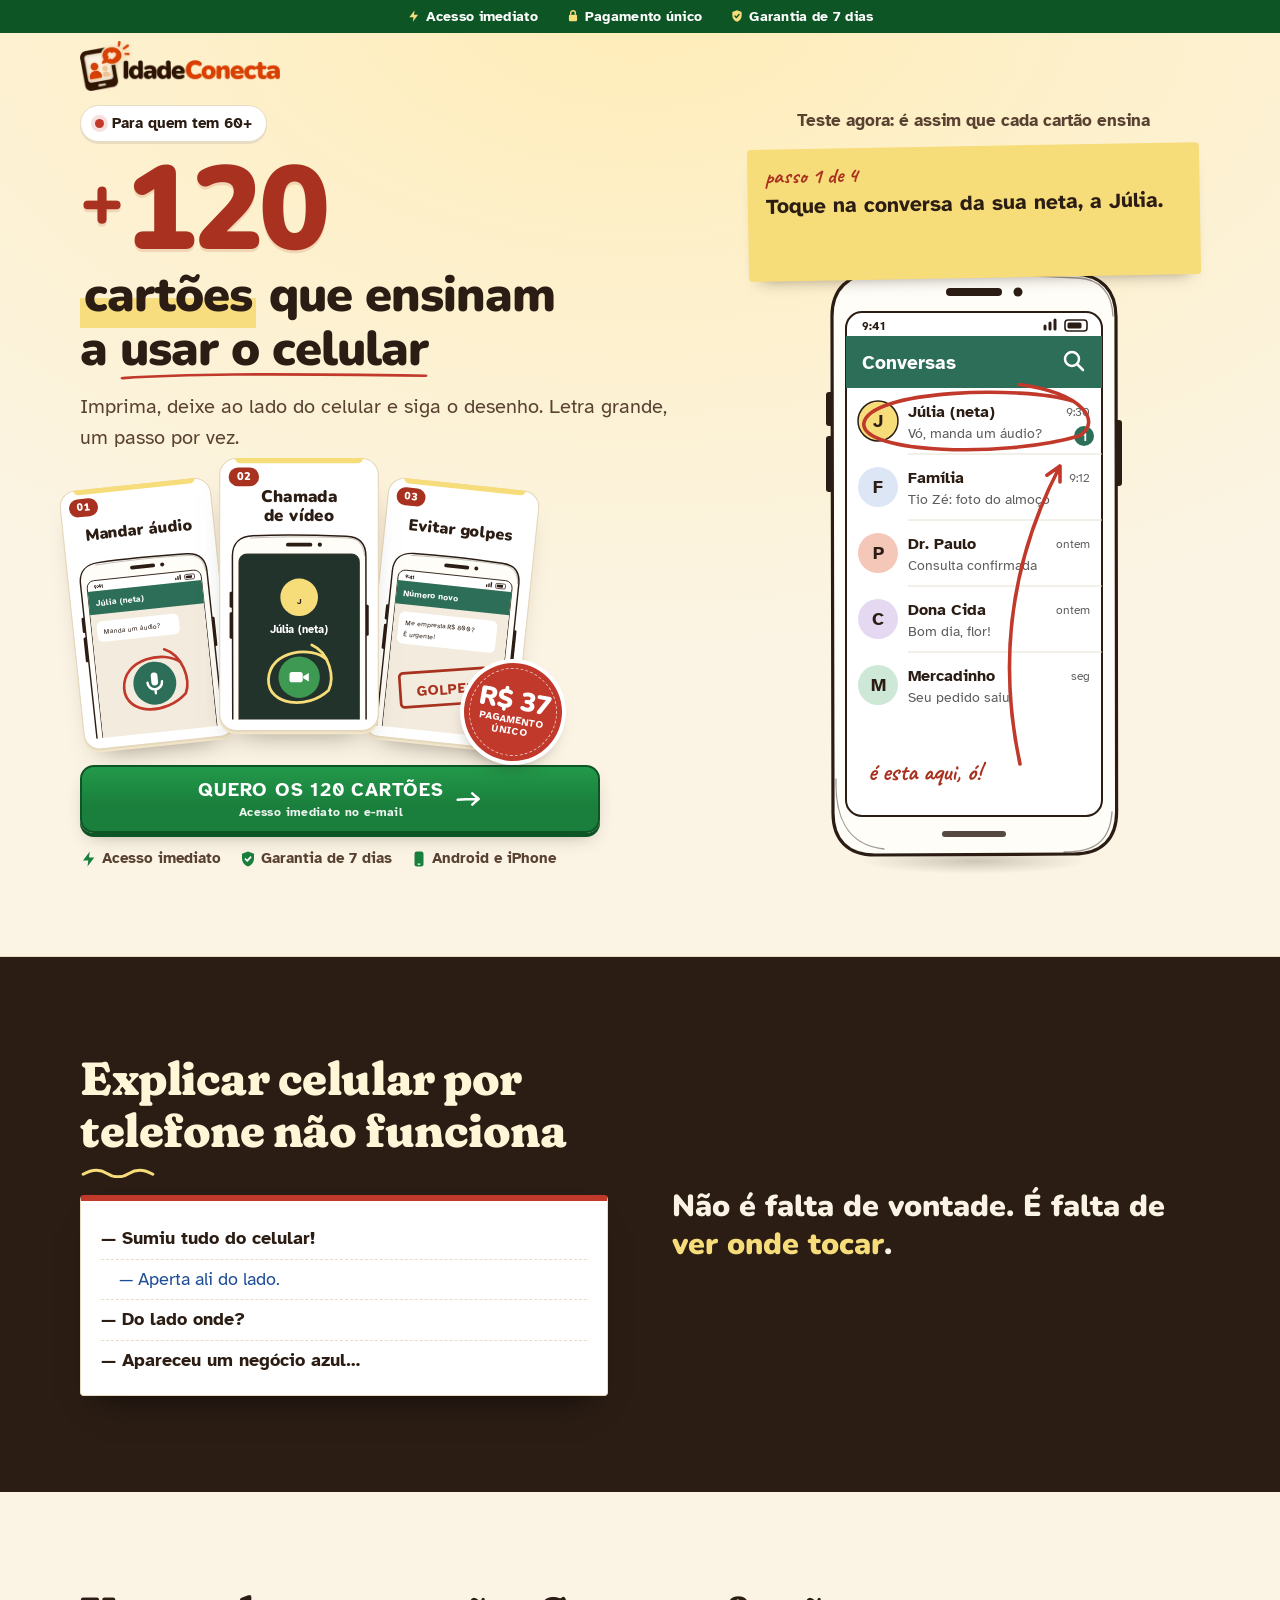
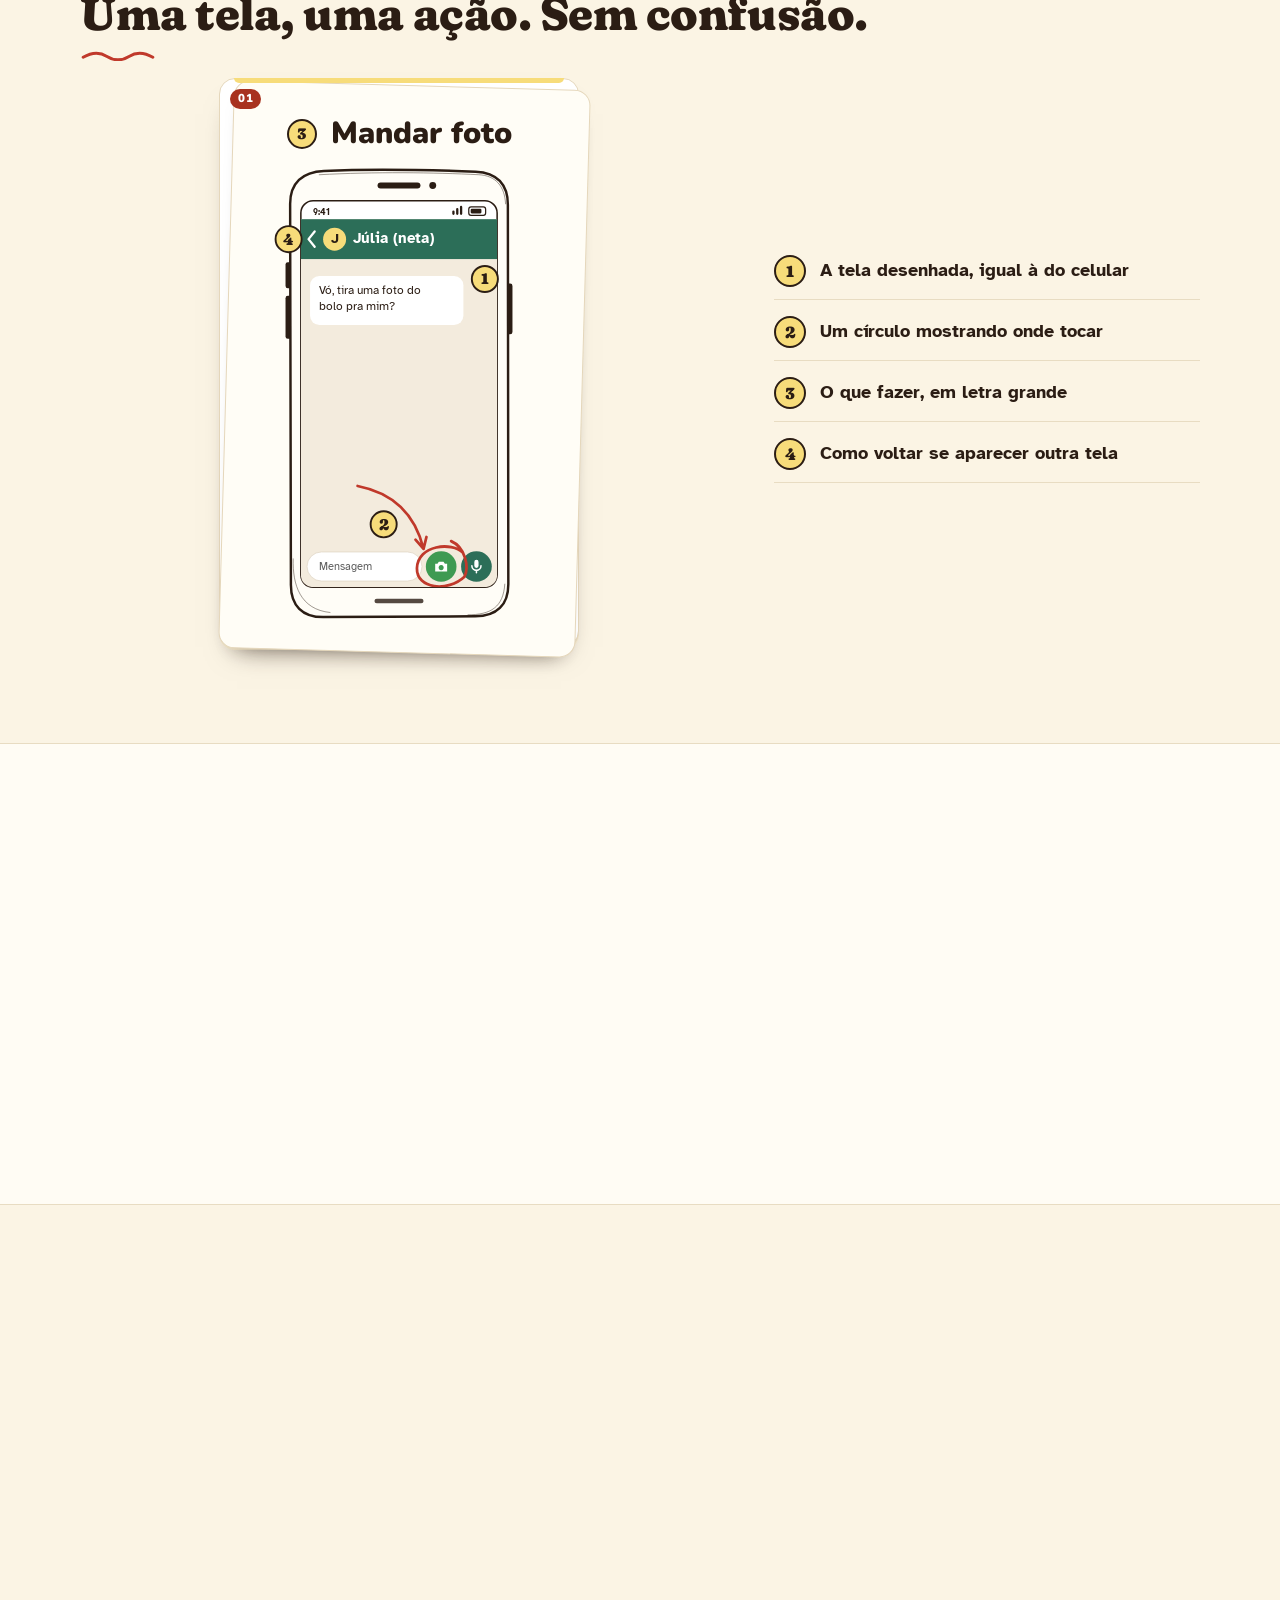
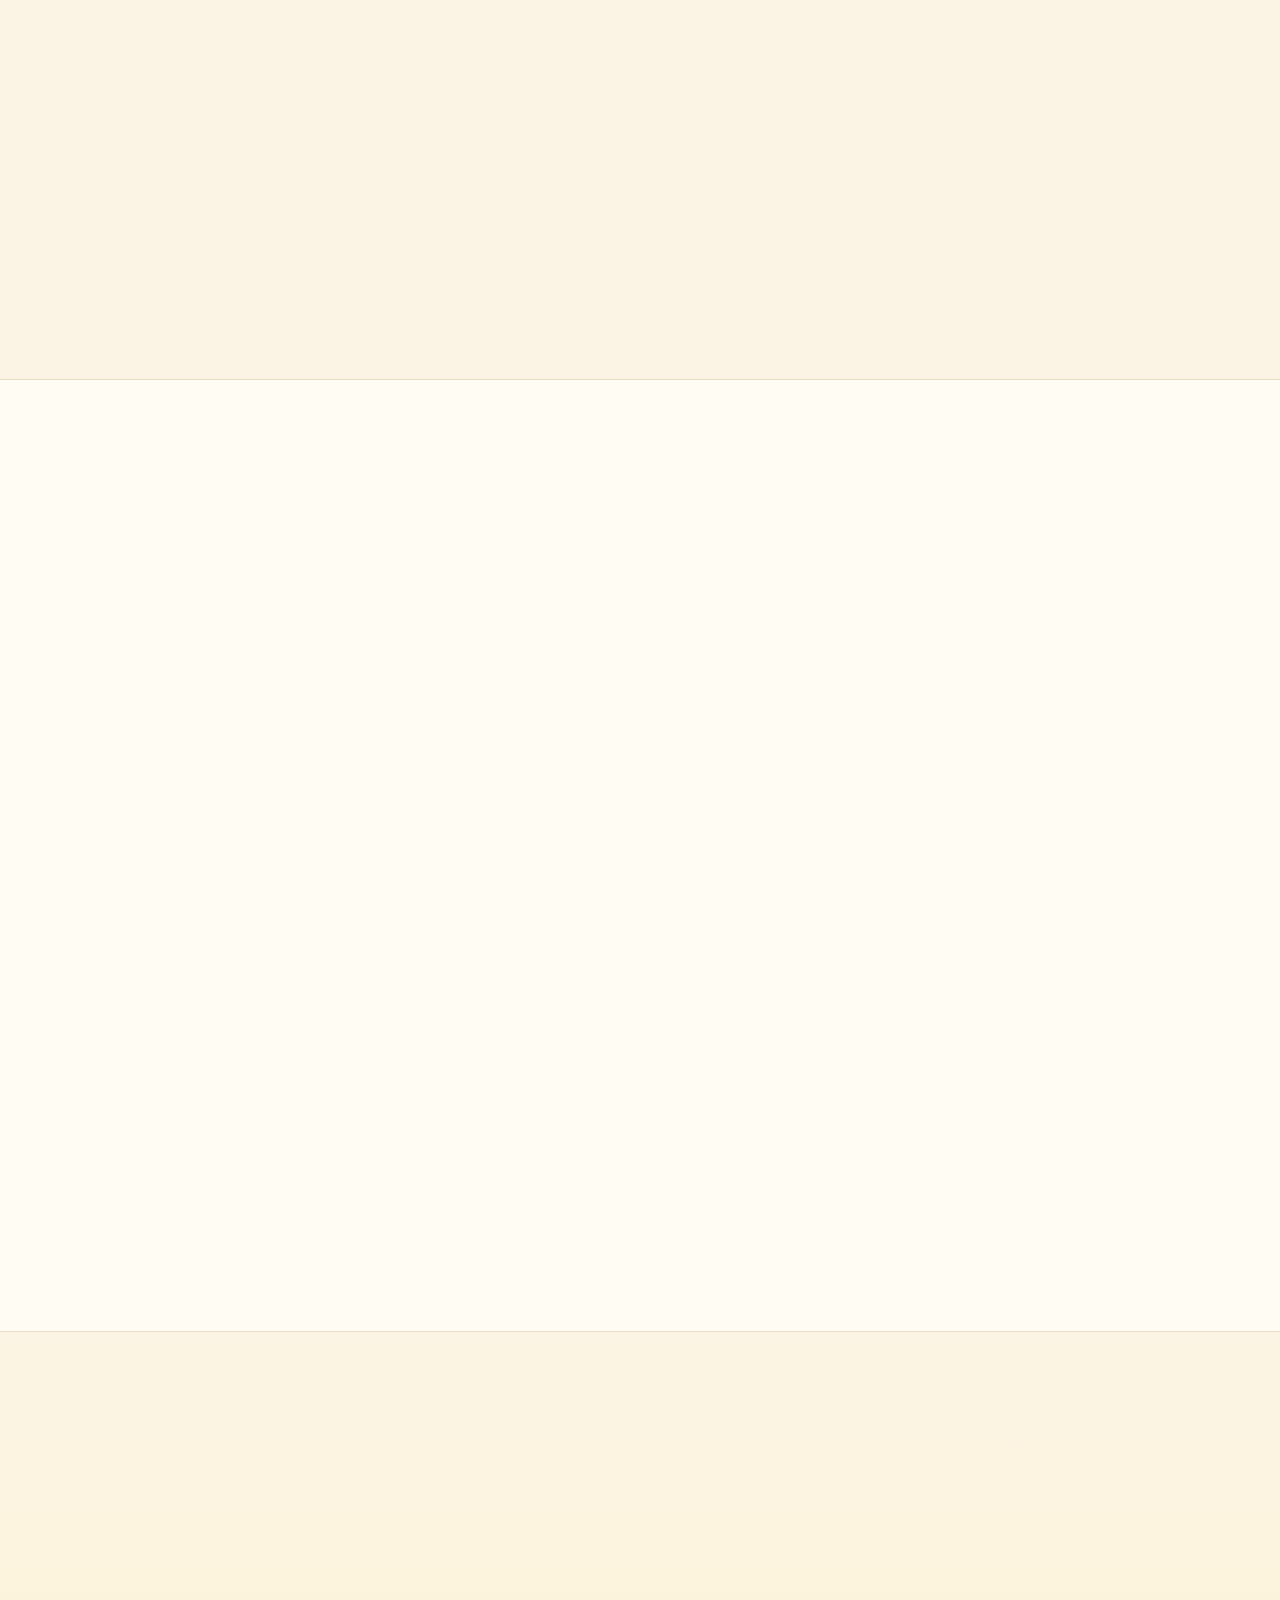
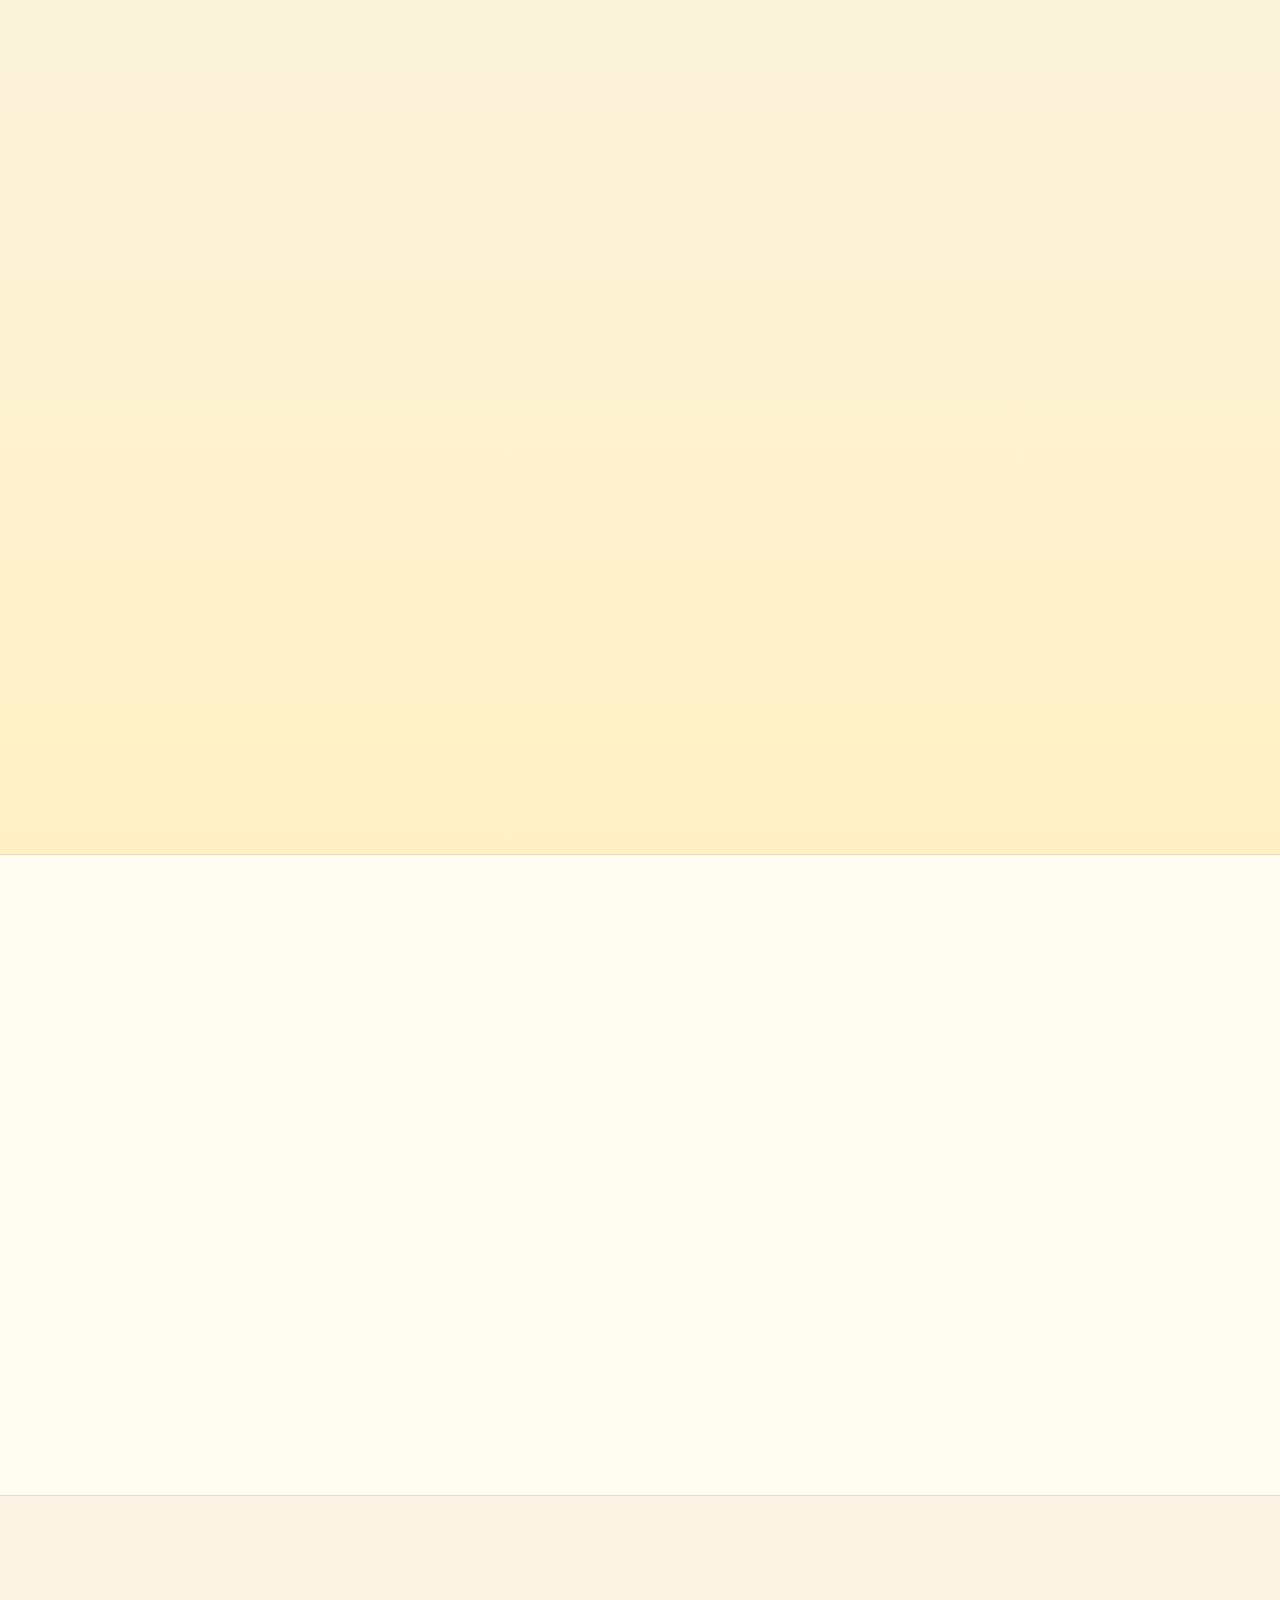
==== commit f213b987: "first commit" ====
--- a/index.html
+++ b/index.html
@@ -85,6 +85,12 @@
   </defs>
 </svg>
 
+<div class="promo-bar" role="note">
+  <span><svg viewBox="0 0 24 24" aria-hidden="true"><path d="M13 2L4 14h7l-1 8 9-12h-7z" fill="currentColor"/></svg>Acesso imediato</span>
+  <span><svg viewBox="0 0 24 24" aria-hidden="true"><rect x="5" y="10" width="14" height="11" rx="2" fill="currentColor"/><path d="M8 10V7a4 4 0 0 1 8 0v3" fill="none" stroke="currentColor" stroke-width="2.4"/></svg>Pagamento único</span>
+  <span class="promo-bar__opt"><svg viewBox="0 0 24 24" aria-hidden="true"><path d="M12 2l8 3v6c0 5.5-3.5 9.5-8 11-4.5-1.5-8-5.5-8-11V5z" fill="currentColor"/><path d="M8.5 12l2.5 2.5 4.5-5" fill="none" stroke="#0E5526" stroke-width="2.4" stroke-linecap="round" stroke-linejoin="round"/></svg>Garantia de 7 dias</span>
+</div>
+
 <header class="topbar">
   <div class="wrap topbar__in">
     <a class="brand" href="#topo" aria-label="Idade Conecta, voltar ao topo"><picture><source srcset="assets/logo-440.webp" type="image/webp"><img class="brand__logo" src="assets/logo-440.png" alt="Idade Conecta" width="440" height="110" fetchpriority="high"></picture></a>
@@ -99,11 +105,13 @@
     <div class="hero__copy">
       <p class="eyebrow eyebrow--desk"><span class="eyebrow__dot" aria-hidden="true"></span>Para quem tem 60+</p>
       <h1 class="hero__title">
-        <span class="hero__num">120</span>
+        <span class="hero__num"><span class="hero__plus">+</span>120</span>
         <span class="hl">cartões</span> que ensinam a <span class="u">usar o celular</span>
       </h1>
       <p class="lead">Imprima, deixe ao lado do celular e siga o desenho. Letra grande, um passo por vez.</p>
 
+      <div class="fan-wrap">
+      <p class="price-sticker" aria-label="R$ 37, pagamento único"><b>R$ 37</b><span>pagamento<br>único</span></p>
       <div class="fan" role="group" aria-label="Exemplos de cartões">
         <figure class="fan__card pcard" style="--r:-6deg">
           <span class="pcard__n" aria-hidden="true">01</span>
@@ -160,9 +168,9 @@
           </svg>
         </figure>
       </div>
-
-      <a class="btn-cta btn-cta--pulse" id="heroCta" href="#oferta-card"><span>QUERO OS 120 CARTÕES</span> <svg aria-hidden="true" viewBox="0 0 32 20"><path d="M2 11c8-1 17-1 26-1M20 3c3 3 6 5 8 7-3 2-5 4-8 7" fill="none" stroke="currentColor" stroke-width="3" stroke-linecap="round" stroke-linejoin="round"/></svg></a>
-      <p class="hero-price"><b>R$ 37</b><span>pagamento único</span></p>
+      </div>
+
+      <a class="btn-cta btn-cta--pulse" id="heroCta" href="#oferta-card"><span class="btn-cta__txt">QUERO OS 120 CARTÕES<small>Acesso imediato no e-mail</small></span> <svg aria-hidden="true" viewBox="0 0 32 20"><path d="M2 11c8-1 17-1 26-1M20 3c3 3 6 5 8 7-3 2-5 4-8 7" fill="none" stroke="currentColor" stroke-width="3" stroke-linecap="round" stroke-linejoin="round"/></svg></a>
       <ul class="trust" role="list">
         <li><svg viewBox="0 0 24 24" aria-hidden="true"><path d="M13 2L4 14h7l-1 8 9-12h-7z" fill="currentColor"/></svg>Acesso imediato</li>
         <li><svg viewBox="0 0 24 24" aria-hidden="true"><path d="M12 2l8 3v6c0 5.5-3.5 9.5-8 11-4.5-1.5-8-5.5-8-11V5z" fill="currentColor"/><path d="M8.5 12l2.5 2.5 4.5-5" fill="none" stroke="#fff" stroke-width="2.2" stroke-linecap="round" stroke-linejoin="round"/></svg>Garantia de 7 dias</li>
@@ -394,7 +402,7 @@
       <li class="toc__shield"><span class="toc__n" aria-hidden="true">10</span><span><b>Golpes</b></span></li>
     </ol>
     <div class="mid-cta">
-      <a class="btn-cta" href="checkout.html"><span>QUERO OS 120 CARTÕES</span> <svg aria-hidden="true" viewBox="0 0 32 20"><path d="M2 11c8-1 17-1 26-1M20 3c3 3 6 5 8 7-3 2-5 4-8 7" fill="none" stroke="currentColor" stroke-width="3" stroke-linecap="round" stroke-linejoin="round"/></svg></a>
+      <a class="btn-cta" href="checkout.html"><span class="btn-cta__txt">QUERO OS 120 CARTÕES<small>Acesso imediato no e-mail</small></span> <svg aria-hidden="true" viewBox="0 0 32 20"><path d="M2 11c8-1 17-1 26-1M20 3c3 3 6 5 8 7-3 2-5 4-8 7" fill="none" stroke="currentColor" stroke-width="3" stroke-linecap="round" stroke-linejoin="round"/></svg></a>
       <p class="price-line"><b>R$ 37</b><span>pagamento único</span></p>
     </div>
   </div>
@@ -604,7 +612,7 @@
   </ul>
 
   <div class="wrap mid-cta">
-    <a class="btn-cta" href="checkout.html"><span>QUERO OS 120 CARTÕES</span> <svg aria-hidden="true" viewBox="0 0 32 20"><path d="M2 11c8-1 17-1 26-1M20 3c3 3 6 5 8 7-3 2-5 4-8 7" fill="none" stroke="currentColor" stroke-width="3" stroke-linecap="round" stroke-linejoin="round"/></svg></a>
+    <a class="btn-cta" href="checkout.html"><span class="btn-cta__txt">QUERO OS 120 CARTÕES<small>Acesso imediato no e-mail</small></span> <svg aria-hidden="true" viewBox="0 0 32 20"><path d="M2 11c8-1 17-1 26-1M20 3c3 3 6 5 8 7-3 2-5 4-8 7" fill="none" stroke="currentColor" stroke-width="3" stroke-linecap="round" stroke-linejoin="round"/></svg></a>
     <p class="price-line"><b>R$ 37</b><span>pagamento único</span></p>
   </div>
 </section>
@@ -616,17 +624,17 @@
       <h2 id="offer-t" class="offer__head">Tudo que você recebe</h2>
       <div class="offer__body">
         <ul class="offer__items" role="list">
-          <li class="offer__item offer__item--main"><img src="assets/capa-120.webp" alt="" width="120" height="120" loading="lazy" decoding="async"><span>120 cartões ilustrados para imprimir</span></li>
-          <li class="offer__item"><img src="assets/bonus-1-mini.webp" alt="" width="160" height="213" loading="lazy" decoding="async"><span><b>Bônus:</b> Configuração em 15 minutos</span></li>
-          <li class="offer__item"><img src="assets/bonus-3-mini.webp" alt="" width="160" height="213" loading="lazy" decoding="async"><span><b>Bônus:</b> Ficha de contatos de emergência</span></li>
-          <li class="offer__item"><img src="assets/bonus-4-mini.webp" alt="" width="160" height="213" loading="lazy" decoding="async"><span><b>Bônus:</b> Folha de missões para treinar</span></li>
+          <li class="offer__item offer__item--main"><img src="assets/capa-120.webp" alt="" width="120" height="120" loading="lazy" decoding="async"><span>120 cartões ilustrados para imprimir</span><em class="tag tag--in">INCLUSO</em></li>
+          <li class="offer__item"><img src="assets/bonus-1-mini.webp" alt="" width="160" height="213" loading="lazy" decoding="async"><span><em class="tag tag--bonus">BÔNUS</em>Configuração em 15 minutos</span><em class="tag tag--in">INCLUSO</em></li>
+          <li class="offer__item"><img src="assets/bonus-3-mini.webp" alt="" width="160" height="213" loading="lazy" decoding="async"><span><em class="tag tag--bonus">BÔNUS</em>Ficha de contatos de emergência</span><em class="tag tag--in">INCLUSO</em></li>
+          <li class="offer__item"><img src="assets/bonus-4-mini.webp" alt="" width="160" height="213" loading="lazy" decoding="async"><span><em class="tag tag--bonus">BÔNUS</em>Folha de missões para treinar</span><em class="tag tag--in">INCLUSO</em></li>
         </ul>
         <div class="offer__price">
           <p class="offer__value">R$ 37</p>
           <p class="offer__terms"><span class="nw">pagamento único</span> · <span class="nw">sem mensalidade</span></p>
         </div>
-        <a class="btn-cta btn-cta--wide btn-cta--pulse" href="checkout.html"><span>QUERO OS 120 CARTÕES</span> <svg aria-hidden="true" viewBox="0 0 32 20"><path d="M2 11c8-1 17-1 26-1M20 3c3 3 6 5 8 7-3 2-5 4-8 7" fill="none" stroke="currentColor" stroke-width="3" stroke-linecap="round" stroke-linejoin="round"/></svg></a>
-        <p class="micro">Acesso imediato no e-mail</p>
+        <a class="btn-cta btn-cta--wide btn-cta--pulse" href="checkout.html"><span class="btn-cta__txt">QUERO OS 120 CARTÕES<small>Acesso imediato no e-mail</small></span> <svg aria-hidden="true" viewBox="0 0 32 20"><path d="M2 11c8-1 17-1 26-1M20 3c3 3 6 5 8 7-3 2-5 4-8 7" fill="none" stroke="currentColor" stroke-width="3" stroke-linecap="round" stroke-linejoin="round"/></svg></a>
+        <p class="pay-safe"><span class="pay-safe__pix"><svg viewBox="0 0 48 48" aria-hidden="true"><g fill="#32BCAD"><path d="M24 6.5l6.6 6.6a5 5 0 0 0-3.6 1.5L24 17.6l-3-3a5 5 0 0 0-3.6-1.5z"/><path d="M24 41.5l-6.6-6.6a5 5 0 0 0 3.6-1.5l3-3 3 3a5 5 0 0 0 3.6 1.5z"/><path d="M13 15.3h4.4a3 3 0 0 1 2.2.9l3 3a2 2 0 0 0 2.8 0l3-3a3 3 0 0 1 2.2-.9H35l6.5 6.5a3 3 0 0 1 0 4.4L35 32.7h-4.4a3 3 0 0 1-2.2-.9l-3-3a2 2 0 0 0-2.8 0l-3 3a3 3 0 0 1-2.2.9H13l-6.5-6.5a3 3 0 0 1 0-4.4z"/></g></svg>Pagamento via Pix</span><span><svg viewBox="0 0 24 24" aria-hidden="true"><rect x="5" y="10" width="14" height="11" rx="2" fill="currentColor"/><path d="M8 10V7a4 4 0 0 1 8 0v3" fill="none" stroke="currentColor" stroke-width="2.4"/></svg>Compra segura</span></p>
         <ul class="trust trust--offer" role="list">
         <li><svg viewBox="0 0 24 24" aria-hidden="true"><path d="M13 2L4 14h7l-1 8 9-12h-7z" fill="currentColor"/></svg>Acesso imediato</li>
         <li><svg viewBox="0 0 24 24" aria-hidden="true"><path d="M12 2l8 3v6c0 5.5-3.5 9.5-8 11-4.5-1.5-8-5.5-8-11V5z" fill="currentColor"/><path d="M8.5 12l2.5 2.5 4.5-5" fill="none" stroke="#fff" stroke-width="2.2" stroke-linecap="round" stroke-linejoin="round"/></svg>Garantia de 7 dias</li>
@@ -683,7 +691,7 @@
 <section class="closing" id="fim" aria-labelledby="fim-t">
   <div class="wrap closing__in">
     <h2 id="fim-t" class="closing__title">Na próxima dúvida, é só olhar o cartão.</h2>
-    <a class="btn-cta btn-cta--wide" id="finalCta" href="checkout.html"><span>QUERO OS 120 CARTÕES</span> <svg aria-hidden="true" viewBox="0 0 32 20"><path d="M2 11c8-1 17-1 26-1M20 3c3 3 6 5 8 7-3 2-5 4-8 7" fill="none" stroke="currentColor" stroke-width="3" stroke-linecap="round" stroke-linejoin="round"/></svg></a>
+    <a class="btn-cta btn-cta--wide" id="finalCta" href="checkout.html"><span class="btn-cta__txt">QUERO OS 120 CARTÕES<small>Acesso imediato no e-mail</small></span> <svg aria-hidden="true" viewBox="0 0 32 20"><path d="M2 11c8-1 17-1 26-1M20 3c3 3 6 5 8 7-3 2-5 4-8 7" fill="none" stroke="currentColor" stroke-width="3" stroke-linecap="round" stroke-linejoin="round"/></svg></a>
     <p class="price-line"><b>R$ 37</b><span>pagamento único</span><span>garantia de 7 dias</span></p>
   </div>
 </section>
--- a/styles.css
+++ b/styles.css
@@ -582,3 +582,72 @@
   .faq h2::after { margin-inline: auto; }
   .pain--dark .big-p { font-size: 1.9rem; }
 }
+
+/* ==========================================================
+   Low ticket 2: faixa no topo, +120, selo de preço, botões em 2 linhas, INCLUSO
+   ========================================================== */
+
+/* faixa no topo */
+.promo-bar {
+  display: flex; justify-content: center; flex-wrap: wrap; gap: 4px 16px; padding: 7px 12px;
+  background: var(--green-deep); color: #fff; font-size: .82rem; font-weight: 700; letter-spacing: .02em; line-height: 1.3;
+}
+.promo-bar span { display: inline-flex; align-items: center; gap: 5px; white-space: nowrap; }
+.promo-bar svg { width: 14px; height: 14px; color: var(--butter); flex: none; }
+.promo-bar__opt { display: none !important; }
+@media (min-width: 400px) { .promo-bar__opt { display: inline-flex !important; } }
+.topbar { padding-top: 8px; }
+
+/* +120 */
+.hero__plus { font-size: .62em; vertical-align: .32em; margin-right: .02em; letter-spacing: 0; }
+
+/* selo de preço sobre o leque */
+.fan-wrap { position: relative; max-width: 400px; margin: 0 auto; }
+.price-sticker {
+  position: absolute; z-index: 5; right: -6px; bottom: -14px; width: 86px; height: 86px; border-radius: 50%;
+  display: grid; place-content: center; text-align: center; gap: 1px;
+  background: var(--tomato); color: #fff; transform: rotate(10deg);
+  box-shadow: 0 0 0 4px #fff, 0 10px 18px -8px rgba(43,29,20,.6);
+}
+.price-sticker::before { content: ""; position: absolute; inset: 5px; border-radius: 50%; border: 1.5px dashed rgba(255,255,255,.65); }
+.price-sticker b { font-family: var(--f-head); font-weight: 900; font-size: 1.45rem; line-height: 1; letter-spacing: -.02em; }
+.price-sticker span { font-size: .62rem; font-weight: 700; line-height: 1.1; text-transform: uppercase; letter-spacing: .04em; }
+
+/* botões em duas linhas */
+.btn-cta__txt { display: grid; justify-items: center; gap: 3px; }
+.btn-cta__txt small { font-size: .74rem; font-weight: 700; letter-spacing: .03em; text-transform: none; opacity: .92; }
+.btn-cta { padding-block: 12px; }
+.btn-cta svg { width: 26px; }
+
+/* oferta: INCLUSO / BÔNUS */
+.offer__item { grid-template-columns: 50px 1fr auto; }
+.offer__item::after { content: none; }
+.tag { display: inline-block; font-style: normal; font-family: var(--f-body); font-weight: 700; font-size: .66rem; letter-spacing: .07em; line-height: 1; padding: 5px 7px; border-radius: 999px; white-space: nowrap; }
+.tag--in { background: #E3F3E6; color: var(--green-deep); border: 1px solid #B9DFC1; }
+.tag--bonus { display: table; margin-bottom: 4px; background: var(--tomato-ink); color: #fff; }
+.offer__item span { min-width: 0; }
+
+/* Pix e compra segura */
+.pay-safe { display: flex; justify-content: center; flex-wrap: wrap; gap: 6px 16px; margin-top: 12px; font-size: .9rem; font-weight: 700; color: var(--ink-soft); }
+.pay-safe span { display: inline-flex; align-items: center; gap: 6px; }
+.pay-safe svg { width: 18px; height: 18px; color: var(--ink-soft); }
+.pay-safe__pix svg { width: 22px; height: 22px; }
+
+@media (min-width: 760px) {
+  .fan-wrap { max-width: 460px; margin: 0; }
+  .price-sticker { right: -22px; bottom: -18px; width: 98px; height: 98px; }
+  .price-sticker b { font-size: 1.65rem; }
+  .promo-bar { font-size: .9rem; gap: 4px 28px; }
+}
+
+/* celulares pequenos: compacta o topo para o botão caber na primeira tela */
+@media (max-width: 380px) {
+  .topbar { padding-top: 4px; }
+  .brand__logo { height: 40px; }
+  .hero__num { font-size: 3.9rem; }
+  .hero__title { font-size: 1.75rem; }
+  .lead { margin-top: 8px; font-size: 1.05rem; }
+  .fan { margin-top: 12px; }
+  .fan__card.pcard { padding-top: 24px; }
+  .fan__card .pcard__title { font-size: .92rem; }
+}
